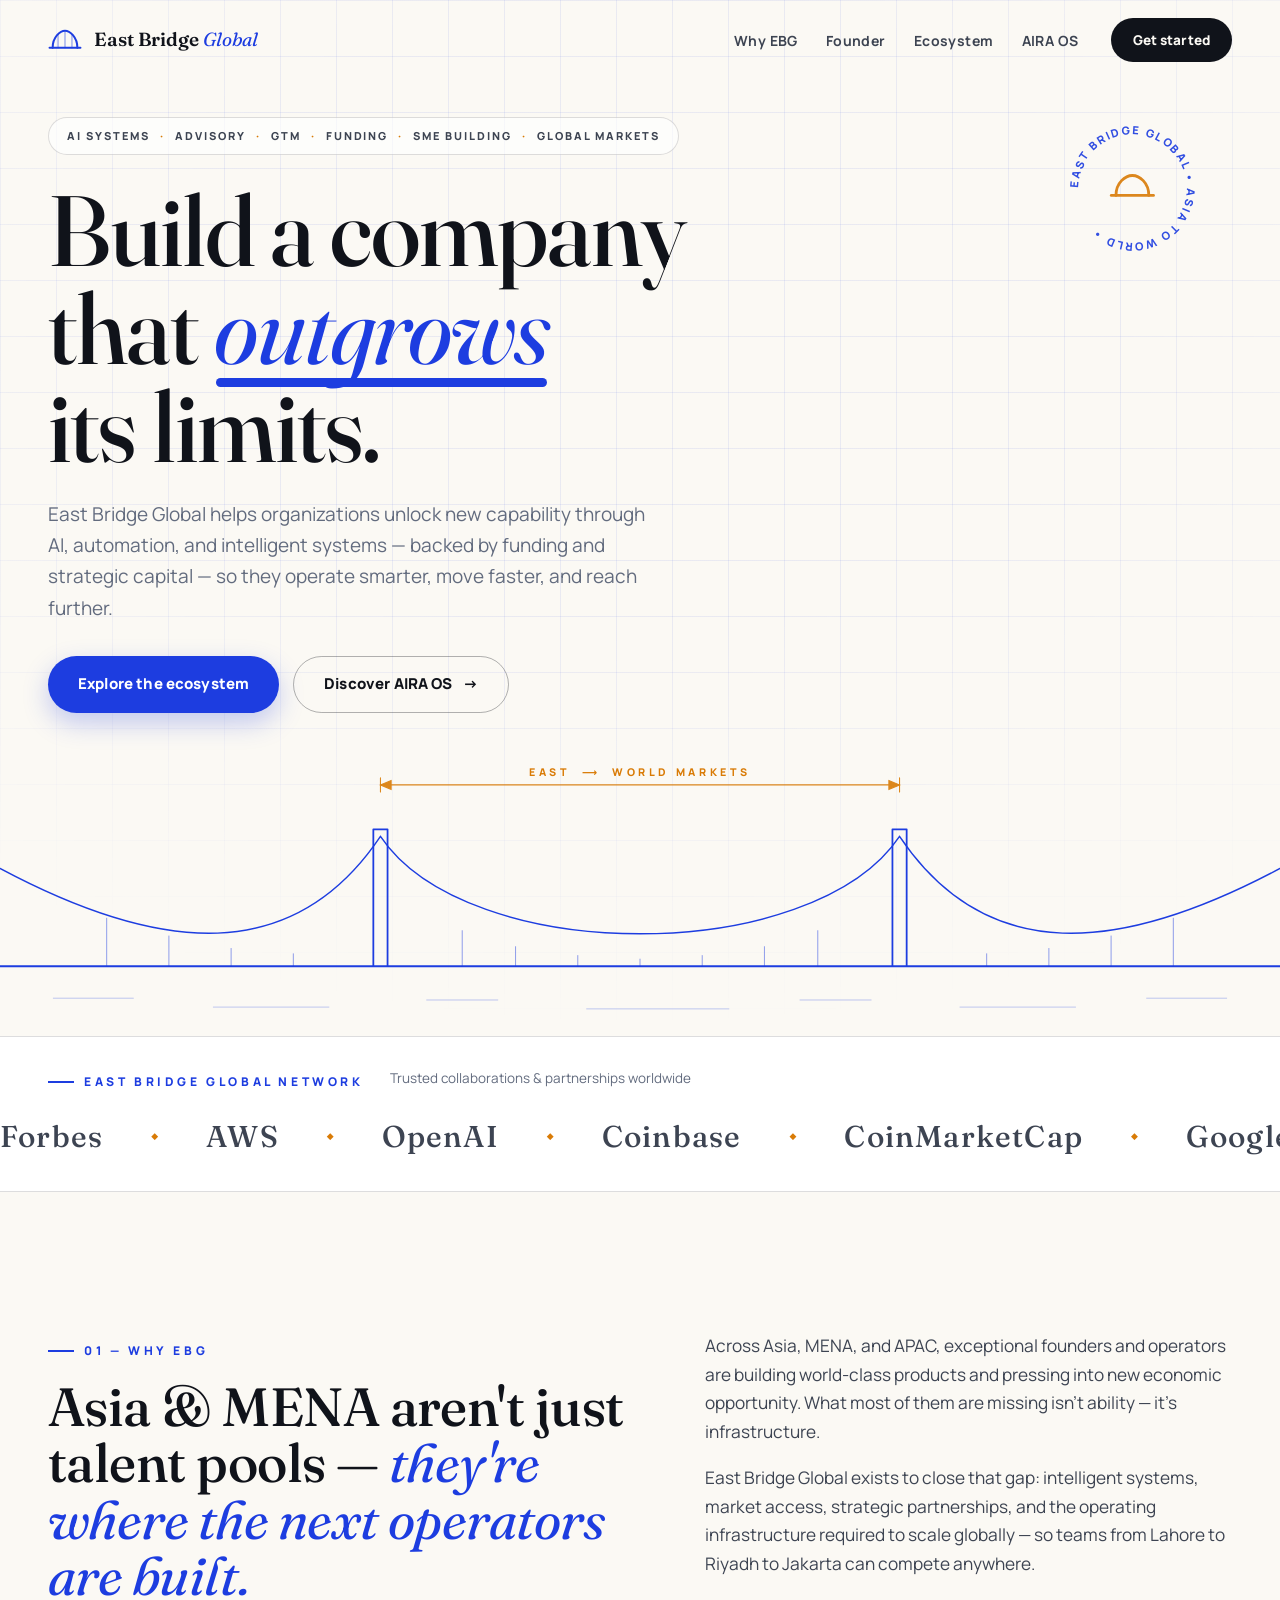
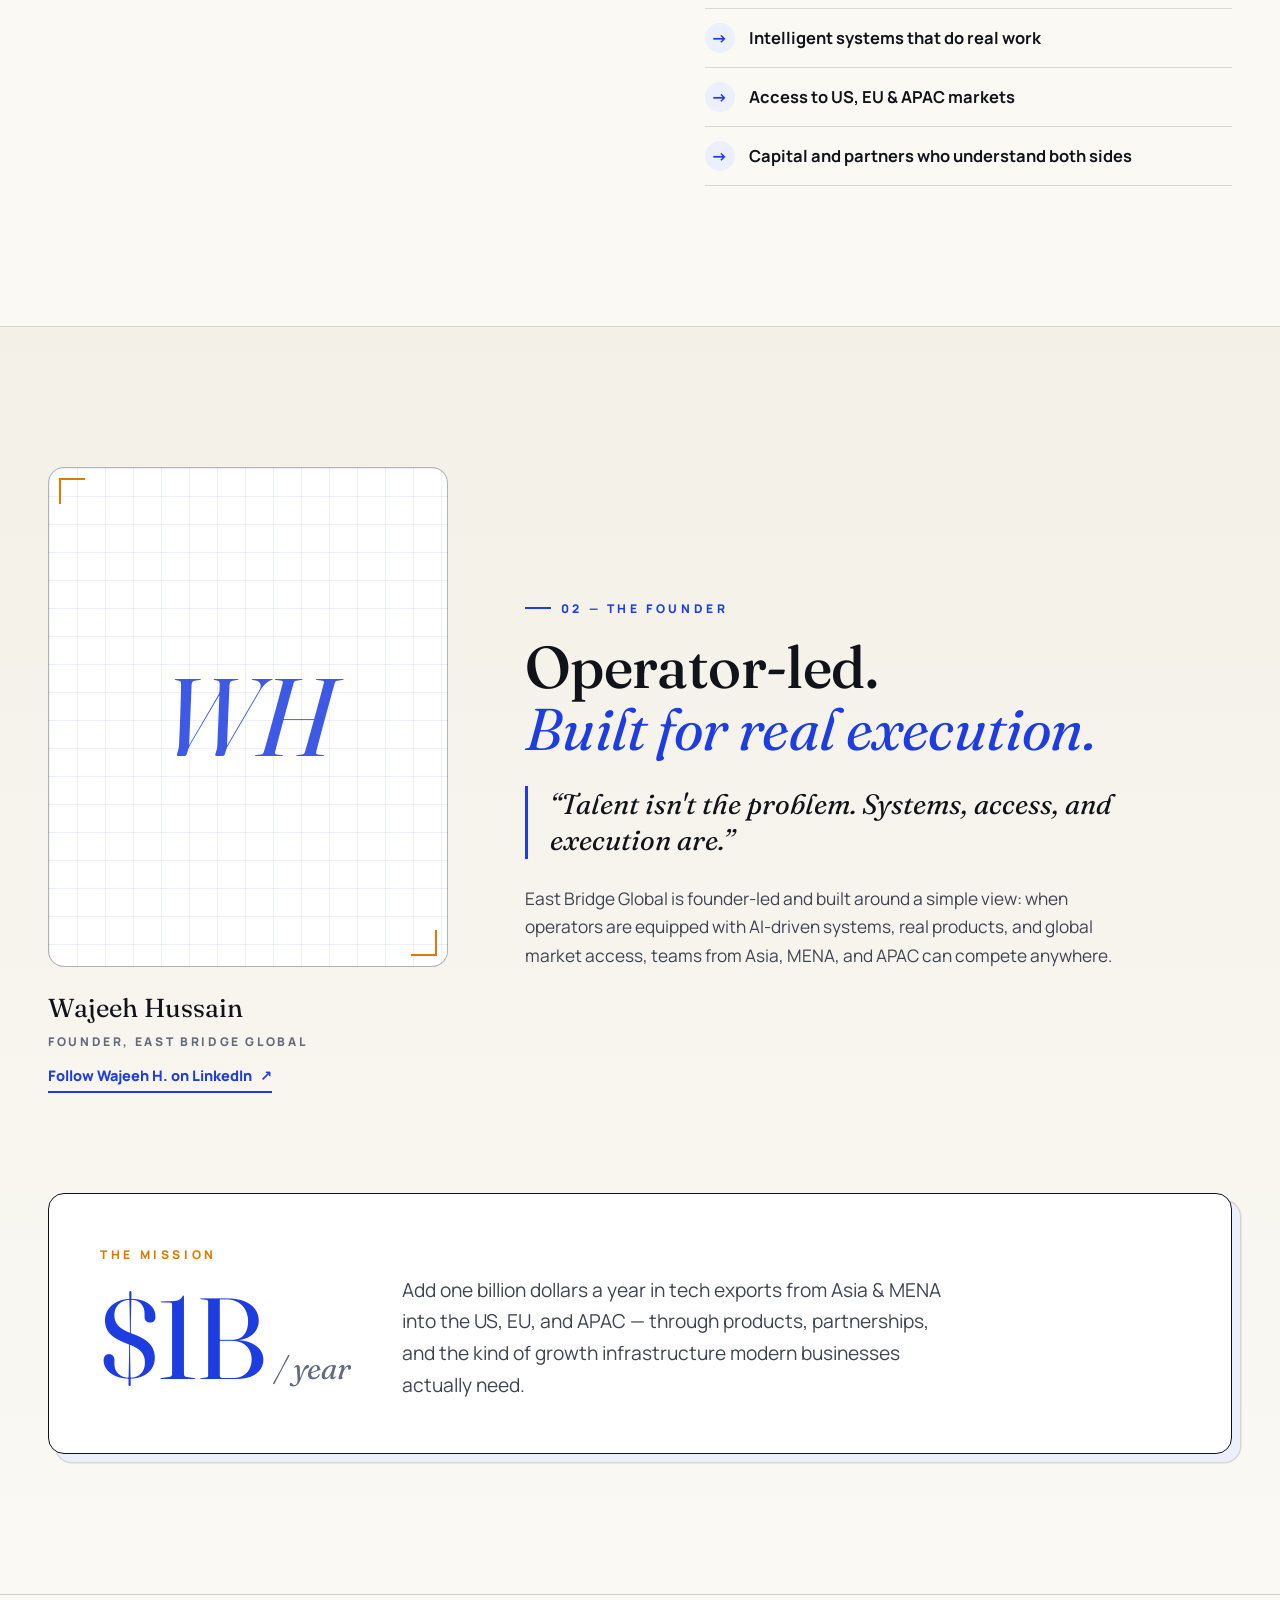
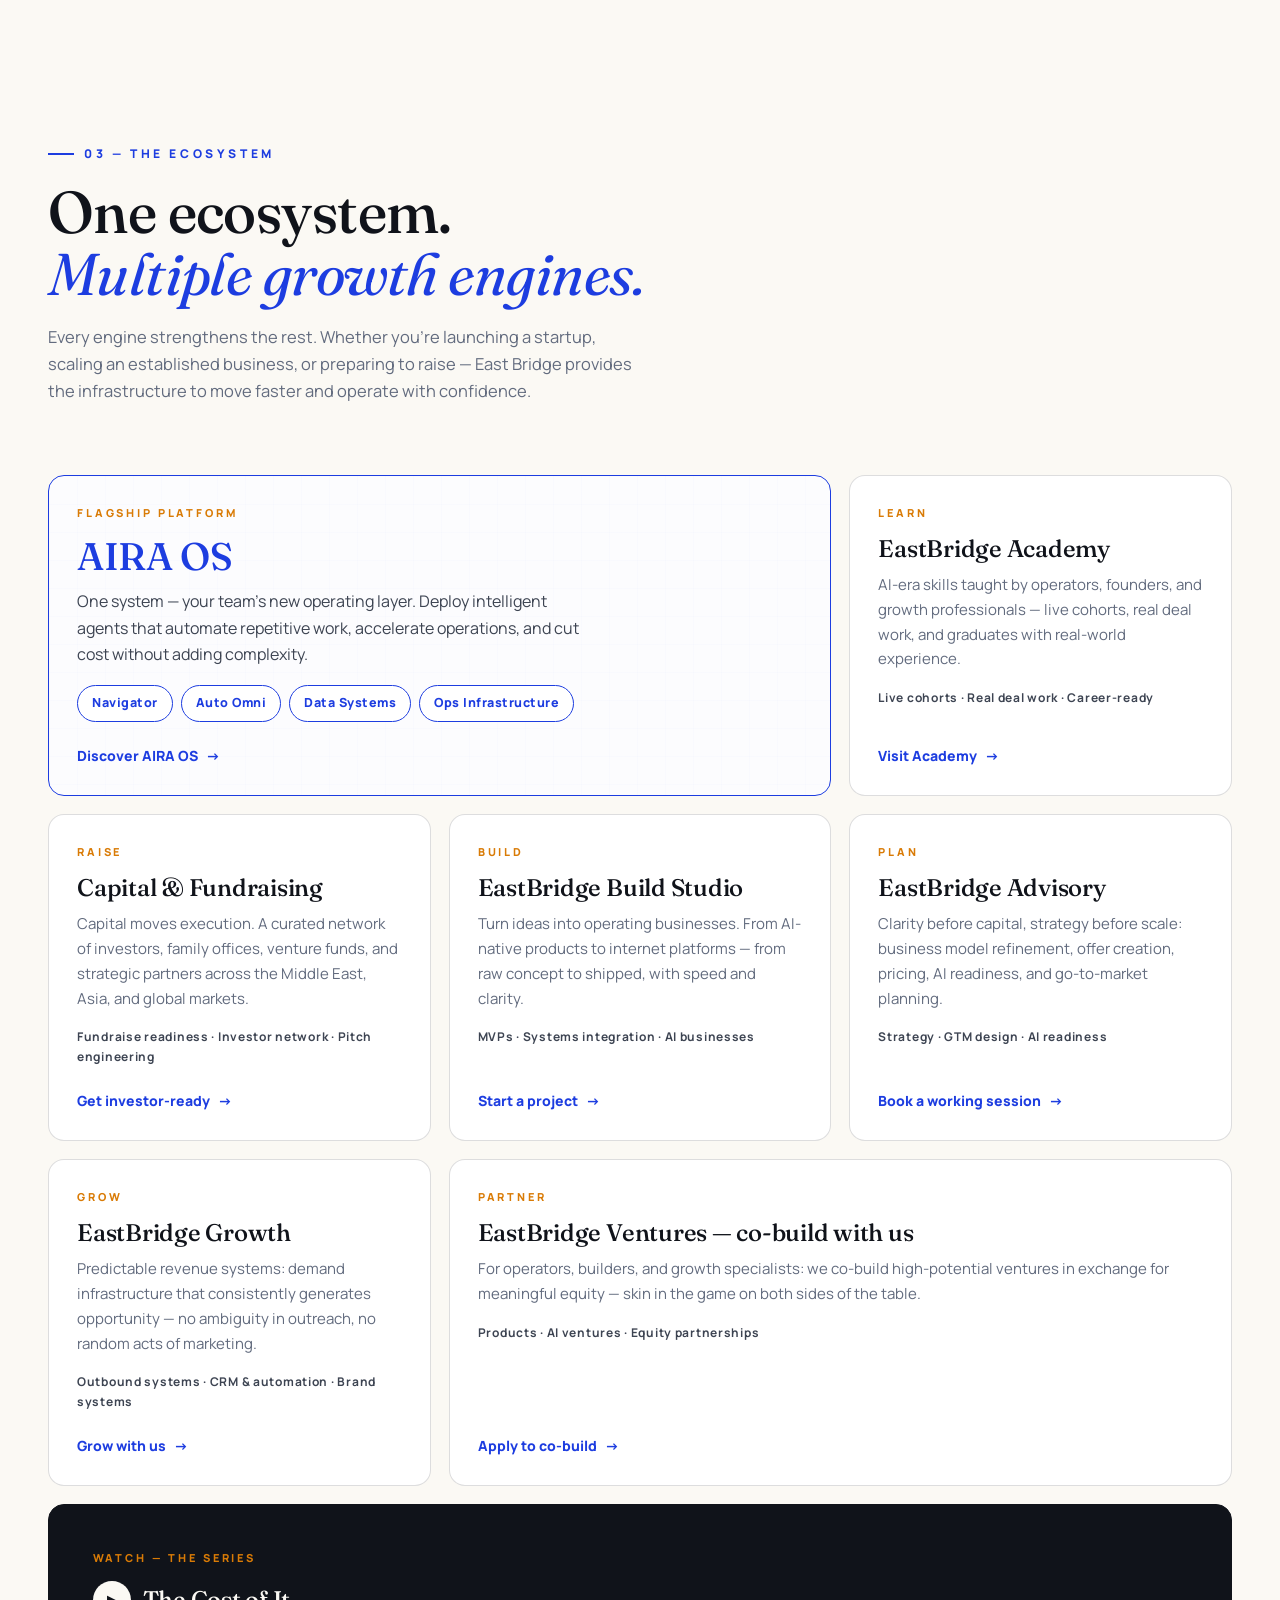
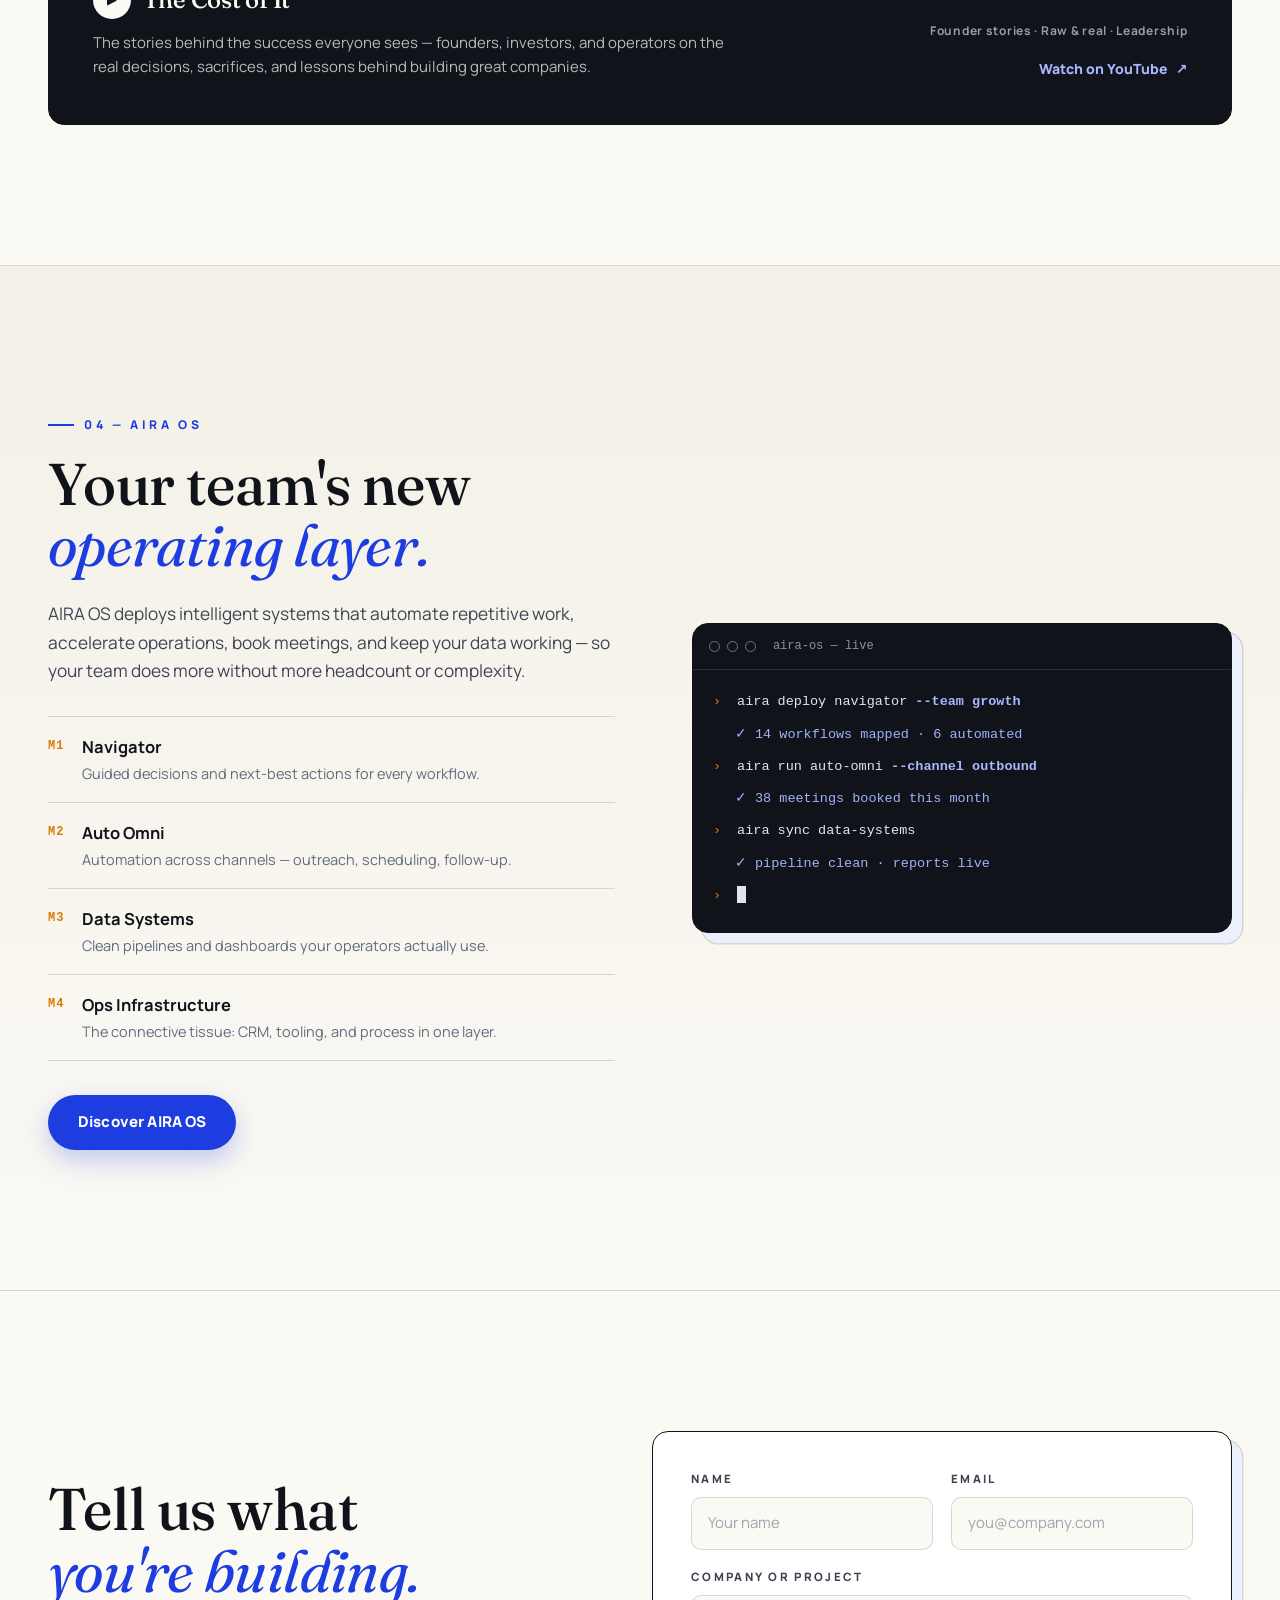
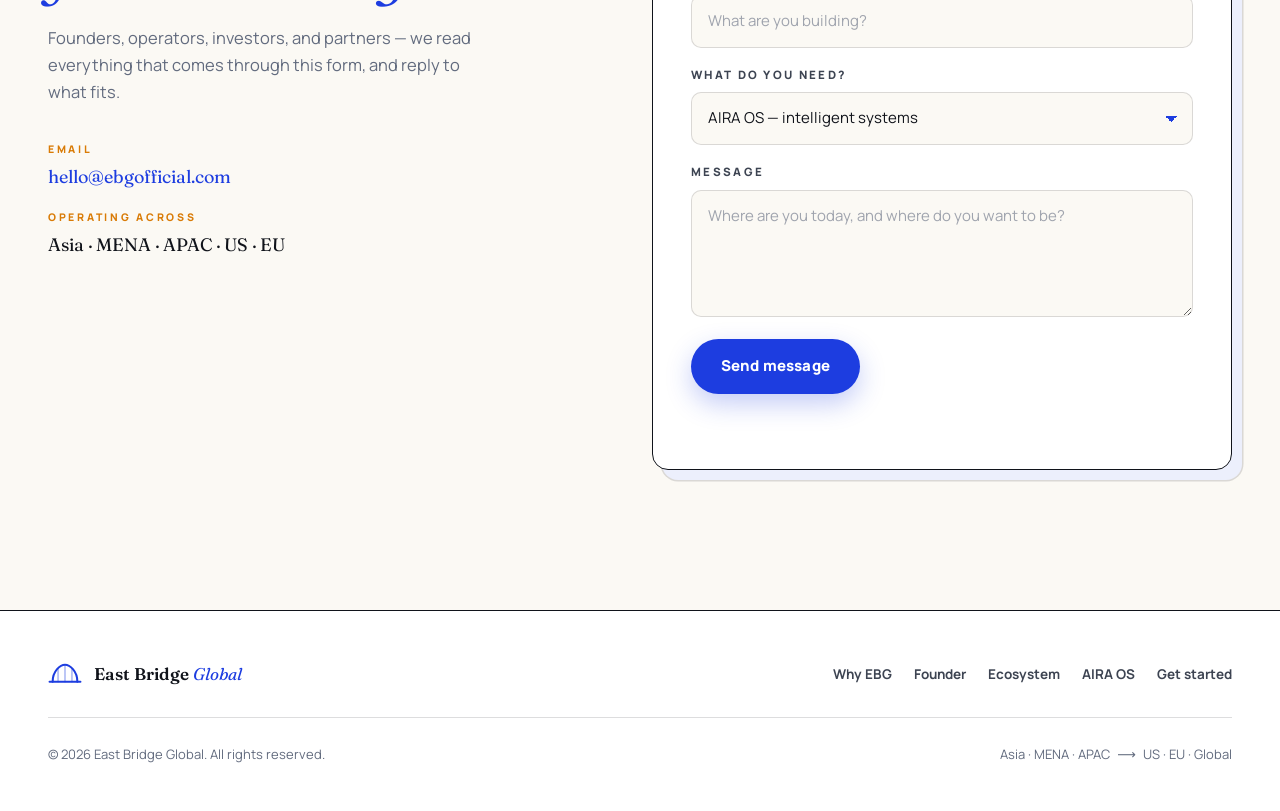
==== index.html @ c8ff1b79 "Rebuild redesign as light, color-blind-safe 'Blueprint' design with real site content Light-first re" ====
<!doctype html>
<html lang="en">
<head>
  <meta charset="utf-8">
  <meta name="viewport" content="width=device-width, initial-scale=1">
  <title>East Bridge Global — Build a Company That Outgrows Its Limits</title>
  <meta name="description" content="East Bridge Global helps organizations unlock new capability through AI, automation, and intelligent systems — backed by funding and strategic capital — connecting Asia, MENA &amp; APAC operators to US, EU, and global markets.">
  <link rel="canonical" href="https://ebgofficial.com/">
  <meta name="theme-color" content="#fbf9f4">

  <meta property="og:type" content="website">
  <meta property="og:site_name" content="East Bridge Global">
  <meta property="og:title" content="East Bridge Global — Build a company that outgrows its limits">
  <meta property="og:description" content="AI systems, advisory, capital, and global market access for operators from Asia, MENA &amp; APAC. One ecosystem, multiple growth engines.">
  <meta property="og:url" content="https://ebgofficial.com/">
  <meta property="og:image" content="https://ebgofficial.com/assets/img/og.png">
  <meta name="twitter:card" content="summary_large_image">
  <meta name="twitter:title" content="East Bridge Global — Build a company that outgrows its limits">
  <meta name="twitter:description" content="One ecosystem, multiple growth engines: AIRA OS, Academy, Capital, Build Studio, Advisory, Growth, Ventures.">
  <meta name="twitter:image" content="https://ebgofficial.com/assets/img/og.png">

  <link rel="icon" href="assets/img/favicon.svg" type="image/svg+xml">

  <link rel="preconnect" href="https://fonts.googleapis.com">
  <link rel="preconnect" href="https://fonts.gstatic.com" crossorigin>
  <link href="https://fonts.googleapis.com/css2?family=Fraunces:ital,opsz,wght@0,9..144,400;0,9..144,500;0,9..144,600;1,9..144,400;1,9..144,500&family=Manrope:wght@400;500;600;700;800&display=swap" rel="stylesheet">

  <link rel="stylesheet" href="assets/css/styles.css">

  <script type="application/ld+json">
  {
    "@context": "https://schema.org",
    "@type": "Organization",
    "name": "East Bridge Global",
    "alternateName": "EBG",
    "url": "https://ebgofficial.com/",
    "description": "East Bridge Global helps organizations unlock new capability through AI, automation, and intelligent systems — backed by funding and strategic capital — connecting Asia, MENA & APAC operators to US, EU, and global markets.",
    "founder": { "@type": "Person", "name": "Wajeeh Hussain" }
  }
  </script>
</head>
<body>

  <a class="skip-link" href="#main">Skip to content</a>

  <!-- ================= NAV ================= -->
  <header class="nav" id="top">
    <div class="nav__inner container">
      <a class="brand" href="#top" aria-label="East Bridge Global — home">
        <svg class="brand__mark" viewBox="0 0 44 44" fill="none" aria-hidden="true">
          <path d="M6 32 C6 18 16 10 22 10 C28 10 38 18 38 32" stroke="currentColor" stroke-width="2.6" stroke-linecap="round"/>
          <path d="M2 32 H42" stroke="currentColor" stroke-width="2.6" stroke-linecap="round"/>
          <path d="M22 10 V32 M13 15.5 V32 M31 15.5 V32" stroke="currentColor" stroke-width="1.5" stroke-linecap="round" opacity=".5"/>
        </svg>
        <span class="brand__text">East Bridge <em>Global</em></span>
      </a>

      <nav class="nav__links" aria-label="Primary">
        <a href="#why">Why EBG</a>
        <a href="#founder">Founder</a>
        <a href="#ecosystem">Ecosystem</a>
        <a href="#aira">AIRA OS</a>
      </nav>

      <a class="btn btn--ink nav__cta" href="#contact">Get started</a>

      <button class="nav__toggle" type="button" aria-expanded="false" aria-controls="mobile-menu" aria-label="Open menu">
        <span></span><span></span>
      </button>
    </div>
  </header>

  <!-- Mobile menu -->
  <div class="menu" id="mobile-menu" hidden>
    <nav class="menu__links" aria-label="Mobile">
      <a href="#why"><small>01</small>Why EBG</a>
      <a href="#founder"><small>02</small>Founder</a>
      <a href="#ecosystem"><small>03</small>Ecosystem</a>
      <a href="#aira"><small>04</small>AIRA OS</a>
      <a href="#contact"><small>05</small>Get started</a>
    </nav>
    <p class="menu__foot">Asia · MENA · APAC&ensp;⟶&ensp;US · EU · Global</p>
  </div>

  <main id="main">

    <!-- ================= HERO ================= -->
    <section class="hero">
      <div class="hero__grid" aria-hidden="true"></div>

      <!-- Rotating stamp -->
      <div class="stamp" aria-hidden="true">
        <svg viewBox="0 0 120 120">
          <defs>
            <path id="stamp-circle" d="M60,60 m-46,0 a46,46 0 1,1 92,0 a46,46 0 1,1 -92,0"/>
          </defs>
          <text class="stamp__text">
            <textPath href="#stamp-circle">EAST BRIDGE GLOBAL&#160;•&#160;ASIA TO WORLD&#160;•&#160;</textPath>
          </text>
          <g class="stamp__glyph">
            <path d="M46 66 C46 55 54 49 60 49 C66 49 74 55 74 66" stroke="currentColor" stroke-width="2.4" fill="none" stroke-linecap="round"/>
            <path d="M42 66 H78" stroke="currentColor" stroke-width="2.4" stroke-linecap="round"/>
          </g>
        </svg>
      </div>

      <div class="container hero__content">
        <p class="hero__badge reveal">
          <span>AI systems</span><i>·</i><span>Advisory</span><i>·</i><span>GTM</span><i>·</i><span>Funding</span><i>·</i><span>SME building</span><i>·</i><span>Global markets</span>
        </p>
        <h1 class="hero__title reveal d1">
          Build a company<br>
          that <em class="u-draw">outgrows</em><br>
          its limits.
        </h1>
        <p class="hero__sub reveal d2">
          East Bridge Global helps organizations unlock new capability through
          AI, automation, and intelligent systems — backed by funding and
          strategic capital — so they operate smarter, move faster, and reach
          further.
        </p>
        <div class="hero__actions reveal d3">
          <a class="btn btn--cobalt" href="#ecosystem">Explore the ecosystem</a>
          <a class="btn btn--outline" href="#aira">Discover AIRA OS<span class="btn__arrow" aria-hidden="true">→</span></a>
        </div>
      </div>

      <!-- Blueprint bridge drawing -->
      <div class="hero__blueprint" aria-hidden="true">
        <svg viewBox="0 0 1440 330" preserveAspectRatio="xMidYMax meet" fill="none">
          <!-- deck -->
          <path class="bp bp-deck" d="M0 250 H1440"/>
          <!-- towers -->
          <path class="bp bp-tower" d="M420 250 V96 M436 250 V96 M420 96 H436"/>
          <path class="bp bp-tower" d="M1004 250 V96 M1020 250 V96 M1004 96 H1020"/>
          <!-- main cables -->
          <path class="bp bp-cable" d="M0 140 C 180 236, 330 250, 428 104 C 526 250, 914 250, 1012 104 C 1110 250, 1260 236, 1440 140"/>
          <!-- hangers -->
          <g class="bp bp-hangers">
            <path d="M120 196 V250"/><path d="M190 216 V250"/><path d="M260 230 V250"/><path d="M330 236 V250"/>
            <path d="M520 210 V250"/><path d="M580 228 V250"/><path d="M650 238 V250"/><path d="M720 242 V250"/>
            <path d="M790 238 V250"/><path d="M860 228 V250"/><path d="M920 210 V250"/>
            <path d="M1110 236 V250"/><path d="M1180 230 V250"/><path d="M1250 216 V250"/><path d="M1320 196 V250"/>
          </g>
          <!-- water ticks -->
          <g class="bp bp-water">
            <path d="M60 286 H150"/><path d="M240 296 H370"/><path d="M480 288 H560"/>
            <path d="M660 298 H820"/><path d="M900 288 H980"/><path d="M1080 296 H1210"/><path d="M1290 286 H1380"/>
          </g>
          <!-- dimension line -->
          <g class="bp bp-dim">
            <path d="M428 46 H1012"/>
            <path d="M428 38 V54 M1012 38 V54"/>
            <path d="M428 46 l12 -5 v10 z" fill="currentColor" stroke="none"/>
            <path d="M1012 46 l-12 -5 v10 z" fill="currentColor" stroke="none"/>
          </g>
          <text class="bp-label" x="720" y="36" text-anchor="middle">EAST&#160;&#160;⟶&#160;&#160;WORLD MARKETS</text>
        </svg>
      </div>
    </section>

    <!-- ================= NETWORK ================= -->
    <section class="network" aria-label="East Bridge Global network">
      <div class="container network__head reveal">
        <p class="eyebrow">East Bridge Global Network</p>
        <p class="network__sub">Trusted collaborations &amp; partnerships worldwide</p>
      </div>
      <div class="network__marquee" aria-hidden="true">
        <div class="network__track">
          <span>Forbes</span><i>◆</i><span>AWS</span><i>◆</i><span>OpenAI</span><i>◆</i><span>Coinbase</span><i>◆</i><span>CoinMarketCap</span><i>◆</i><span>Google Partner</span><i>◆</i>
          <span>Forbes</span><i>◆</i><span>AWS</span><i>◆</i><span>OpenAI</span><i>◆</i><span>Coinbase</span><i>◆</i><span>CoinMarketCap</span><i>◆</i><span>Google Partner</span><i>◆</i>
        </div>
      </div>
    </section>

    <!-- ================= WHY ================= -->
    <section class="section" id="why">
      <div class="container why">
        <div class="why__left reveal">
          <p class="eyebrow">01 — Why EBG</p>
          <h2 class="h2">
            Asia &amp; MENA aren't just talent pools — <em>they're where the next
            operators are built.</em>
          </h2>
        </div>
        <div class="why__right">
          <p class="reveal d1">
            Across Asia, MENA, and APAC, exceptional founders and operators are
            building world-class products and pressing into new economic
            opportunity. What most of them are missing isn't ability — it's
            infrastructure.
          </p>
          <p class="reveal d2">
            East Bridge Global exists to close that gap: intelligent systems,
            market access, strategic partnerships, and the operating
            infrastructure required to scale globally — so teams from Lahore to
            Riyadh to Jakarta can compete anywhere.
          </p>
          <ul class="why__list reveal d3">
            <li><span class="tick" aria-hidden="true">→</span>Intelligent systems that do real work</li>
            <li><span class="tick" aria-hidden="true">→</span>Access to US, EU &amp; APAC markets</li>
            <li><span class="tick" aria-hidden="true">→</span>Capital and partners who understand both sides</li>
          </ul>
        </div>
      </div>
    </section>

    <!-- ================= FOUNDER ================= -->
    <section class="section section--tint" id="founder">
      <div class="container founder">
        <figure class="founder__card reveal">
          <div class="founder__frame">
            <img src="assets/img/founder.jpg" alt="Wajeeh Hussain, founder of East Bridge Global" onerror="this.closest('.founder__frame').classList.add('no-photo'); this.remove();">
            <div class="founder__monogram" aria-hidden="true"><span>WH</span></div>
            <span class="founder__corner founder__corner--tl" aria-hidden="true"></span>
            <span class="founder__corner founder__corner--br" aria-hidden="true"></span>
          </div>
          <figcaption>
            <p class="founder__name">Wajeeh Hussain</p>
            <p class="founder__role">Founder, East Bridge Global</p>
            <a class="link-line" href="https://www.linkedin.com/in/wajeehulhussain" target="_blank" rel="noopener">Follow Wajeeh H. on LinkedIn<span aria-hidden="true">↗</span></a>
          </figcaption>
        </figure>

        <div class="founder__text">
          <p class="eyebrow reveal">02 — The founder</p>
          <h2 class="h2 reveal d1">Operator-led.<br><em>Built for real execution.</em></h2>
          <blockquote class="founder__quote reveal d2">
            “Talent isn't the problem. Systems, access, and execution are.”
          </blockquote>
          <p class="reveal d3">
            East Bridge Global is founder-led and built around a simple view:
            when operators are equipped with AI-driven systems, real products,
            and global market access, teams from Asia, MENA, and APAC can
            compete anywhere.
          </p>
        </div>
      </div>

      <div class="container mission reveal">
        <p class="mission__label">The mission</p>
        <p class="mission__stat"><span class="mission__num">$1B</span><span class="mission__per">/ year</span></p>
        <p class="mission__copy">
          Add one billion dollars a year in tech exports from Asia &amp; MENA into
          the US, EU, and APAC — through products, partnerships, and the kind of
          growth infrastructure modern businesses actually need.
        </p>
      </div>
    </section>

    <!-- ================= ECOSYSTEM ================= -->
    <section class="section" id="ecosystem">
      <div class="container">
        <div class="section__head reveal">
          <p class="eyebrow">03 — The ecosystem</p>
          <h2 class="h2">One ecosystem.<br><em>Multiple growth engines.</em></h2>
          <p class="section__lede">
            Every engine strengthens the rest. Whether you're launching a
            startup, scaling an established business, or preparing to raise —
            East Bridge provides the infrastructure to move faster and operate
            with confidence.
          </p>
        </div>

        <div class="bento">
          <!-- AIRA OS — featured -->
          <a class="card card--feature reveal" href="#aira">
            <p class="card__kicker">Flagship platform</p>
            <h3 class="card__title">AIRA OS</h3>
            <p class="card__desc">
              One system — your team's new operating layer. Deploy intelligent
              agents that automate repetitive work, accelerate operations, and
              cut cost without adding complexity.
            </p>
            <ul class="card__modules" aria-label="AIRA OS modules">
              <li>Navigator</li><li>Auto Omni</li><li>Data Systems</li><li>Ops Infrastructure</li>
            </ul>
            <span class="card__cta">Discover AIRA OS<span aria-hidden="true">→</span></span>
          </a>

          <a class="card reveal d1" href="#contact">
            <p class="card__kicker">Learn</p>
            <h3 class="card__title">EastBridge Academy</h3>
            <p class="card__desc">
              AI-era skills taught by operators, founders, and growth
              professionals — live cohorts, real deal work, and graduates with
              real-world experience.
            </p>
            <p class="card__tags">Live cohorts · Real deal work · Career-ready</p>
            <span class="card__cta">Visit Academy<span aria-hidden="true">→</span></span>
          </a>

          <a class="card reveal" href="#contact">
            <p class="card__kicker">Raise</p>
            <h3 class="card__title">Capital &amp; Fundraising</h3>
            <p class="card__desc">
              Capital moves execution. A curated network of investors, family
              offices, venture funds, and strategic partners across the Middle
              East, Asia, and global markets.
            </p>
            <p class="card__tags">Fundraise readiness · Investor network · Pitch engineering</p>
            <span class="card__cta">Get investor-ready<span aria-hidden="true">→</span></span>
          </a>

          <a class="card reveal d1" href="#contact">
            <p class="card__kicker">Build</p>
            <h3 class="card__title">EastBridge Build Studio</h3>
            <p class="card__desc">
              Turn ideas into operating businesses. From AI-native products to
              internet platforms — from raw concept to shipped, with speed and
              clarity.
            </p>
            <p class="card__tags">MVPs · Systems integration · AI businesses</p>
            <span class="card__cta">Start a project<span aria-hidden="true">→</span></span>
          </a>

          <a class="card reveal d2" href="#contact">
            <p class="card__kicker">Plan</p>
            <h3 class="card__title">EastBridge Advisory</h3>
            <p class="card__desc">
              Clarity before capital, strategy before scale: business model
              refinement, offer creation, pricing, AI readiness, and
              go-to-market planning.
            </p>
            <p class="card__tags">Strategy · GTM design · AI readiness</p>
            <span class="card__cta">Book a working session<span aria-hidden="true">→</span></span>
          </a>

          <a class="card reveal" href="#contact">
            <p class="card__kicker">Grow</p>
            <h3 class="card__title">EastBridge Growth</h3>
            <p class="card__desc">
              Predictable revenue systems: demand infrastructure that
              consistently generates opportunity — no ambiguity in outreach, no
              random acts of marketing.
            </p>
            <p class="card__tags">Outbound systems · CRM &amp; automation · Brand systems</p>
            <span class="card__cta">Grow with us<span aria-hidden="true">→</span></span>
          </a>

          <a class="card card--wide reveal d1" href="#contact">
            <p class="card__kicker">Partner</p>
            <h3 class="card__title">EastBridge Ventures — co-build with us</h3>
            <p class="card__desc">
              For operators, builders, and growth specialists: we co-build
              high-potential ventures in exchange for meaningful equity — skin
              in the game on both sides of the table.
            </p>
            <p class="card__tags">Products · AI ventures · Equity partnerships</p>
            <span class="card__cta">Apply to co-build<span aria-hidden="true">→</span></span>
          </a>

          <a class="card card--ink card--full reveal d2" href="https://www.youtube.com/@EastBridgeGlobal" target="_blank" rel="noopener">
            <div class="card__full-main">
              <p class="card__kicker">Watch — the series</p>
              <h3 class="card__title"><span class="card__play" aria-hidden="true">▶</span>The Cost of It</h3>
              <p class="card__desc">
                The stories behind the success everyone sees — founders,
                investors, and operators on the real decisions, sacrifices, and
                lessons behind building great companies.
              </p>
            </div>
            <div class="card__full-side">
              <p class="card__tags">Founder stories · Raw &amp; real · Leadership</p>
              <span class="card__cta">Watch on YouTube<span aria-hidden="true">↗</span></span>
            </div>
          </a>
        </div>
      </div>
    </section>

    <!-- ================= AIRA OS ================= -->
    <section class="section section--tint" id="aira">
      <div class="container aira">
        <div class="aira__text">
          <p class="eyebrow reveal">04 — AIRA OS</p>
          <h2 class="h2 reveal d1">Your team's new<br><em>operating layer.</em></h2>
          <p class="reveal d2">
            AIRA OS deploys intelligent systems that automate repetitive work,
            accelerate operations, book meetings, and keep your data working —
            so your team does more without more headcount or complexity.
          </p>
          <ul class="aira__modules reveal d3">
            <li>
              <span class="aira__module-num">M1</span>
              <div><strong>Navigator</strong><p>Guided decisions and next-best actions for every workflow.</p></div>
            </li>
            <li>
              <span class="aira__module-num">M2</span>
              <div><strong>Auto Omni</strong><p>Automation across channels — outreach, scheduling, follow-up.</p></div>
            </li>
            <li>
              <span class="aira__module-num">M3</span>
              <div><strong>Data Systems</strong><p>Clean pipelines and dashboards your operators actually use.</p></div>
            </li>
            <li>
              <span class="aira__module-num">M4</span>
              <div><strong>Ops Infrastructure</strong><p>The connective tissue: CRM, tooling, and process in one layer.</p></div>
            </li>
          </ul>
          <div class="hero__actions reveal d4">
            <a class="btn btn--cobalt" href="#contact">Discover AIRA OS</a>
          </div>
        </div>

        <div class="aira__console reveal d2" aria-hidden="true">
          <div class="console">
            <div class="console__bar"><span></span><span></span><span></span><p>aira-os — live</p></div>
            <div class="console__body">
              <p class="console__line"><i>›</i> aira deploy navigator <b>--team growth</b></p>
              <p class="console__line ok">✓ 14 workflows mapped · 6 automated</p>
              <p class="console__line"><i>›</i> aira run auto-omni <b>--channel outbound</b></p>
              <p class="console__line ok">✓ 38 meetings booked this month</p>
              <p class="console__line"><i>›</i> aira sync data-systems</p>
              <p class="console__line ok">✓ pipeline clean · reports live</p>
              <p class="console__line cursor"><i>›</i> <span class="caret"></span></p>
            </div>
          </div>
        </div>
      </div>
    </section>

    <!-- ================= CTA / CONTACT ================= -->
    <section class="section" id="contact">
      <div class="container contact">
        <div class="contact__info">
          <p class="eyebrow reveal">05 — Get started</p>
          <h2 class="h2 reveal d1">Tell us what<br><em>you're building.</em></h2>
          <p class="contact__note reveal d2">
            Founders, operators, investors, and partners — we read everything
            that comes through this form, and reply to what fits.
          </p>
          <div class="contact__meta reveal d3">
            <p><small>Email</small><a href="mailto:hello@ebgofficial.com">hello@ebgofficial.com</a></p>
            <p><small>Operating across</small>Asia · MENA · APAC · US · EU</p>
          </div>
        </div>

        <form class="form reveal d2" id="contact-form" action="mailto:hello@ebgofficial.com" method="post">
          <div class="form__row">
            <div class="field">
              <label for="f-name">Name</label>
              <input id="f-name" name="name" type="text" autocomplete="name" required placeholder="Your name">
            </div>
            <div class="field">
              <label for="f-email">Email</label>
              <input id="f-email" name="email" type="email" autocomplete="email" required placeholder="you@company.com">
            </div>
          </div>
          <div class="field">
            <label for="f-company">Company or project</label>
            <input id="f-company" name="company" type="text" autocomplete="organization" placeholder="What are you building?">
          </div>
          <div class="field">
            <label for="f-intent">What do you need?</label>
            <select id="f-intent" name="intent">
              <option value="AIRA OS">AIRA OS — intelligent systems</option>
              <option value="Capital and fundraising">Capital &amp; fundraising</option>
              <option value="Build Studio">Build Studio — ship a product</option>
              <option value="Advisory">Advisory — strategy &amp; GTM</option>
              <option value="Growth">Growth — revenue systems</option>
              <option value="Academy">Academy — learn with us</option>
              <option value="Co-build a venture">Co-build a venture</option>
              <option value="Something else">Something else</option>
            </select>
          </div>
          <div class="field">
            <label for="f-msg">Message</label>
            <textarea id="f-msg" name="message" rows="4" required placeholder="Where are you today, and where do you want to be?"></textarea>
          </div>
          <button class="btn btn--cobalt form__submit" type="submit">Send message</button>
          <p class="form__hint" id="form-hint" role="status"></p>
        </form>
      </div>
    </section>

  </main>

  <!-- ================= FOOTER ================= -->
  <footer class="footer">
    <div class="container footer__inner">
      <a class="brand brand--footer" href="#top" aria-label="Back to top">
        <svg class="brand__mark" viewBox="0 0 44 44" fill="none" aria-hidden="true">
          <path d="M6 32 C6 18 16 10 22 10 C28 10 38 18 38 32" stroke="currentColor" stroke-width="2.6" stroke-linecap="round"/>
          <path d="M2 32 H42" stroke="currentColor" stroke-width="2.6" stroke-linecap="round"/>
          <path d="M22 10 V32 M13 15.5 V32 M31 15.5 V32" stroke="currentColor" stroke-width="1.5" stroke-linecap="round" opacity=".5"/>
        </svg>
        <span class="brand__text">East Bridge <em>Global</em></span>
      </a>

      <nav class="footer__links" aria-label="Footer">
        <a href="#why">Why EBG</a>
        <a href="#founder">Founder</a>
        <a href="#ecosystem">Ecosystem</a>
        <a href="#aira">AIRA OS</a>
        <a href="#contact">Get started</a>
      </nav>

      <div class="footer__meta">
        <p>© <span id="year">2026</span> East Bridge Global. All rights reserved.</p>
        <p>Asia · MENA · APAC&ensp;⟶&ensp;US · EU · Global</p>
      </div>
    </div>
  </footer>

  <script src="assets/js/main.js" defer></script>
</body>
</html>
---- assets/css/styles.css ----
/* ============================================================
   East Bridge Global — ebgofficial.com
   "The Blueprint": cobalt ink on warm paper.
   Light-first and color-blind-safe: blue/orange axis only,
   meaning never carried by color alone, high luminance contrast.
   ============================================================ */

:root {
  --paper: #fbf9f4;
  --paper-2: #f3f0e7;
  --paper-3: #ebe7da;

  --ink: #10131a;
  --ink-soft: #3d4452;
  --muted: #626b7e;

  --cobalt: #1d3de0;
  --cobalt-deep: #14259b;
  --cobalt-wash: #eceffc;

  --amber: #d97b06; /* decorative secondary only */

  --hairline: rgba(16, 19, 26, 0.14);
  --hairline-strong: rgba(16, 19, 26, 0.32);
  --gridline: rgba(29, 61, 224, 0.08);

  --font-display: "Fraunces", "Iowan Old Style", "Palatino Linotype", Georgia, serif;
  --font-body: "Manrope", "Avenir Next", "Segoe UI", system-ui, -apple-system, sans-serif;
  --font-mono: "SF Mono", ui-monospace, "Cascadia Code", Menlo, Consolas, monospace;

  --container: 1200px;
  --gutter: clamp(20px, 4vw, 48px);
  --section-pad: clamp(84px, 11vw, 140px);
  --radius: 16px;

  --ease-out: cubic-bezier(0.16, 1, 0.3, 1);
}

/* ---------- Reset ---------- */
*, *::before, *::after { box-sizing: border-box; }
* { margin: 0; }
html { scroll-behavior: smooth; }
body {
  font-family: var(--font-body);
  font-size: 16.5px;
  line-height: 1.65;
  color: var(--ink);
  background: var(--paper);
  -webkit-font-smoothing: antialiased;
  text-rendering: optimizeLegibility;
  overflow-x: hidden;
}
img, svg { display: block; max-width: 100%; }
a { color: inherit; text-decoration: none; }
button { font: inherit; color: inherit; background: none; border: 0; cursor: pointer; }
::selection { background: var(--cobalt); color: var(--paper); }

h1, h2, h3 {
  font-family: var(--font-display);
  font-weight: 500;
  line-height: 1.05;
  letter-spacing: -0.01em;
}
h1 em, h2 em, h3 em { font-style: italic; font-weight: 400; }

.container {
  width: min(var(--container), 100% - 2 * var(--gutter));
  margin-inline: auto;
}

.skip-link {
  position: fixed; top: -60px; left: 16px; z-index: 200;
  padding: 10px 18px; border-radius: 8px;
  background: var(--ink); color: var(--paper); font-weight: 700;
  transition: top 0.2s var(--ease-out);
}
.skip-link:focus { top: 12px; }

:is(a, button, input, select, textarea):focus-visible {
  outline: 2.5px solid var(--cobalt);
  outline-offset: 3px;
  border-radius: 4px;
}

/* ---------- Labels ---------- */
.eyebrow {
  display: inline-flex;
  align-items: center;
  gap: 10px;
  font-size: 12px;
  font-weight: 800;
  letter-spacing: 0.3em;
  text-transform: uppercase;
  color: var(--cobalt);
}
.eyebrow::before {
  content: "";
  width: 26px;
  height: 2px;
  background: var(--cobalt);
}

.h2 { font-size: clamp(34px, 4.6vw, 60px); margin-top: 18px; }
.h2 em { color: var(--cobalt); }

.section__lede {
  max-width: 60ch;
  margin-top: 18px;
  color: var(--muted);
}

/* ---------- Buttons ---------- */
.btn {
  display: inline-flex;
  align-items: center;
  gap: 10px;
  padding: 15px 30px;
  border-radius: 999px;
  font-weight: 800;
  font-size: 15px;
  letter-spacing: 0.01em;
  transition: transform 0.35s var(--ease-out), box-shadow 0.35s var(--ease-out),
              background-color 0.35s var(--ease-out), color 0.35s var(--ease-out),
              border-color 0.35s var(--ease-out);
}
.btn:hover { transform: translateY(-2px); }
.btn:active { transform: translateY(0); }

.btn--cobalt {
  background: var(--cobalt);
  color: #fff;
  box-shadow: 0 10px 26px rgba(29, 61, 224, 0.26);
}
.btn--cobalt:hover { background: var(--cobalt-deep); box-shadow: 0 14px 34px rgba(29, 61, 224, 0.34); }

.btn--ink { background: var(--ink); color: var(--paper); }
.btn--ink:hover { background: #232936; }

.btn--outline {
  border: 1.5px solid var(--hairline-strong);
  color: var(--ink);
  background: transparent;
}
.btn--outline:hover { border-color: var(--cobalt); color: var(--cobalt); }
.btn__arrow { transition: transform 0.35s var(--ease-out); }
.btn--outline:hover .btn__arrow { transform: translateX(4px); }

.link-line {
  display: inline-flex;
  align-items: center;
  gap: 8px;
  font-weight: 800;
  font-size: 14.5px;
  color: var(--cobalt);
  border-bottom: 2px solid currentColor;
  padding-bottom: 3px;
  transition: gap 0.3s var(--ease-out), color 0.3s var(--ease-out);
}
.link-line:hover { gap: 14px; color: var(--cobalt-deep); }

/* ============================================================
   NAV
   ============================================================ */
.nav {
  position: fixed;
  inset: 0 0 auto 0;
  z-index: 100;
  transition: background-color 0.4s ease, box-shadow 0.4s ease,
              backdrop-filter 0.4s ease;
}
.nav.is-scrolled {
  background: rgba(251, 249, 244, 0.86);
  -webkit-backdrop-filter: blur(14px);
  backdrop-filter: blur(14px);
  box-shadow: 0 1px 0 var(--hairline);
}
.nav__inner {
  display: flex;
  align-items: center;
  gap: 32px;
  padding-block: 18px;
  transition: padding 0.4s var(--ease-out);
}
.nav.is-scrolled .nav__inner { padding-block: 12px; }

.brand { display: inline-flex; align-items: center; gap: 12px; color: var(--cobalt); }
.brand__mark { width: 34px; height: 34px; flex: none; }
.brand__text {
  font-family: var(--font-display);
  font-size: 19px;
  font-weight: 600;
  color: var(--ink);
  white-space: nowrap;
}
.brand__text em { font-style: italic; font-weight: 400; color: var(--cobalt); }

.nav__links { display: flex; gap: 28px; margin-left: auto; }
.nav__links a {
  position: relative;
  font-size: 14px;
  font-weight: 700;
  letter-spacing: 0.03em;
  color: var(--ink-soft);
  transition: color 0.25s ease;
}
.nav__links a::after {
  content: "";
  position: absolute;
  left: 0; right: 100%; bottom: -6px;
  height: 2px;
  background: var(--cobalt);
  transition: right 0.3s var(--ease-out);
}
.nav__links a:hover { color: var(--cobalt); }
.nav__links a:hover::after { right: 0; }

.nav__cta { padding: 11px 22px; font-size: 13.5px; }

.nav__toggle {
  display: none;
  flex-direction: column;
  justify-content: center;
  gap: 6px;
  width: 44px; height: 44px;
  margin-left: auto;
}
.nav__toggle span {
  display: block;
  width: 26px; height: 2.5px;
  margin-inline: auto;
  background: var(--ink);
  transition: transform 0.35s var(--ease-out);
}
.nav__toggle[aria-expanded="true"] span:nth-child(1) { transform: translateY(4px) rotate(45deg); }
.nav__toggle[aria-expanded="true"] span:nth-child(2) { transform: translateY(-4.5px) rotate(-45deg); }

/* Mobile menu */
.menu {
  position: fixed;
  inset: 0;
  z-index: 90;
  display: flex;
  flex-direction: column;
  justify-content: center;
  padding: var(--gutter);
  background: rgba(251, 249, 244, 0.97);
  -webkit-backdrop-filter: blur(18px);
  backdrop-filter: blur(18px);
  opacity: 0;
  pointer-events: none;
  transition: opacity 0.35s ease;
}
.menu.is-open { opacity: 1; pointer-events: auto; }
.menu__links { display: grid; gap: 6px; }
.menu__links a {
  display: flex;
  align-items: baseline;
  gap: 18px;
  padding: 12px 4px;
  font-family: var(--font-display);
  font-size: clamp(30px, 8vw, 44px);
  color: var(--ink);
  border-bottom: 1px solid var(--hairline);
  transform: translateY(18px);
  opacity: 0;
  transition: transform 0.5s var(--ease-out), opacity 0.5s ease, color 0.3s;
}
.menu__links a:hover { color: var(--cobalt); }
.menu__links a small {
  font-family: var(--font-body);
  font-size: 12px;
  font-weight: 800;
  letter-spacing: 0.2em;
  color: var(--cobalt);
}
.menu.is-open .menu__links a { transform: translateY(0); opacity: 1; }
.menu.is-open .menu__links a:nth-child(1) { transition-delay: 0.05s; }
.menu.is-open .menu__links a:nth-child(2) { transition-delay: 0.1s; }
.menu.is-open .menu__links a:nth-child(3) { transition-delay: 0.15s; }
.menu.is-open .menu__links a:nth-child(4) { transition-delay: 0.2s; }
.menu.is-open .menu__links a:nth-child(5) { transition-delay: 0.25s; }
.menu__foot {
  margin-top: 34px;
  font-size: 13px;
  letter-spacing: 0.12em;
  color: var(--muted);
}

/* ============================================================
   HERO
   ============================================================ */
.hero {
  position: relative;
  min-height: 100svh;
  display: flex;
  flex-direction: column;
  justify-content: flex-start;
  padding-top: clamp(96px, 13vh, 132px);
  overflow: hidden;
}
.hero__grid {
  position: absolute;
  inset: 0;
  background-image:
    linear-gradient(var(--gridline) 1px, transparent 1px),
    linear-gradient(90deg, var(--gridline) 1px, transparent 1px);
  background-size: 56px 56px;
  -webkit-mask-image: radial-gradient(1200px 800px at 50% 30%, #000 40%, transparent 90%);
  mask-image: radial-gradient(1200px 800px at 50% 30%, #000 40%, transparent 90%);
  pointer-events: none;
}

.stamp {
  position: absolute;
  top: 118px;
  right: clamp(16px, 6vw, 90px);
  width: clamp(96px, 11vw, 150px);
  color: var(--cobalt);
  opacity: 0.9;
}
.stamp svg { overflow: visible; }
.stamp__text {
  font-family: var(--font-body);
  font-size: 9.5px;
  font-weight: 800;
  letter-spacing: 0.18em;
  fill: currentColor;
  transform-box: view-box;
  transform-origin: 50% 50%;
  animation: spin 26s linear infinite;
}
.stamp__glyph { color: var(--amber); }
.stamp__glyph path { stroke: currentColor; }
@keyframes spin { to { transform: rotate(360deg); } }

.hero__content { position: relative; }
.hero__badge {
  display: inline-flex;
  flex-wrap: wrap;
  align-items: center;
  gap: 10px;
  padding: 9px 18px;
  border: 1px solid var(--hairline);
  border-radius: 999px;
  background: rgba(255, 255, 255, 0.6);
  font-size: 11px;
  font-weight: 800;
  letter-spacing: 0.18em;
  text-transform: uppercase;
  color: var(--ink-soft);
}
.hero__badge i { font-style: normal; color: var(--amber); }

.hero__title {
  margin-top: 26px;
  font-size: clamp(46px, 7.8vw, 100px);
  line-height: 0.98;
}
.hero__title em { color: var(--cobalt); }

/* hand-drawn underline on the italic word */
.u-draw { position: relative; white-space: nowrap; }
.u-draw::after {
  content: "";
  position: absolute;
  left: 0.02em; right: 0.02em; bottom: 0.02em;
  height: 0.09em;
  background: currentColor;
  border-radius: 999px;
  transform: scaleX(0);
  transform-origin: left center;
  animation: underline-in 1s var(--ease-out) 1.15s forwards;
}
@keyframes underline-in { to { transform: scaleX(1); } }

.hero__sub {
  max-width: 620px;
  margin-top: 24px;
  font-size: clamp(16px, 1.5vw, 19px);
  color: var(--muted);
}
.hero__actions {
  display: flex;
  flex-wrap: wrap;
  gap: 14px;
  margin-top: 32px;
}

/* Blueprint bridge */
.hero__blueprint {
  position: relative;
  margin-top: clamp(18px, 3.5vh, 44px);
  margin-bottom: -2px;
  color: var(--cobalt);
}
.hero__blueprint svg { width: 100%; height: auto; }
.bp {
  stroke: currentColor;
  stroke-width: 1.6;
  stroke-linecap: round;
}
.bp-deck { stroke-width: 2.2; }
.bp-tower { stroke-width: 2; }
.bp-cable {
  stroke-dasharray: 3200;
  stroke-dashoffset: 3200;
  animation: bp-draw 3.4s var(--ease-out) 0.3s forwards;
}
.bp-hangers path { stroke-width: 1; opacity: 0.55; }
.bp-water path { stroke-width: 1; opacity: 0.3; }
.bp-dim { color: var(--amber); opacity: 0.9; }
.bp-dim path { stroke: currentColor; stroke-width: 1.2; }
.bp-label {
  font-family: var(--font-body);
  font-size: 12px;
  font-weight: 800;
  letter-spacing: 0.34em;
  fill: var(--amber);
}
@keyframes bp-draw { to { stroke-dashoffset: 0; } }

/* ============================================================
   NETWORK
   ============================================================ */
.network {
  border-block: 1px solid var(--hairline);
  background: #fff;
  padding-block: 30px;
}
.network__head {
  display: flex;
  flex-wrap: wrap;
  align-items: baseline;
  gap: 8px 26px;
  margin-bottom: 20px;
}
.network__sub { font-size: 13.5px; color: var(--muted); }
.network__marquee { overflow: hidden; }
.network__track {
  display: flex;
  align-items: center;
  gap: 48px;
  width: max-content;
  animation: marquee 34s linear infinite;
}
.network__track span {
  font-family: var(--font-display);
  font-size: clamp(20px, 2.4vw, 30px);
  font-weight: 500;
  letter-spacing: 0.04em;
  color: var(--ink-soft);
  white-space: nowrap;
}
.network__track i { font-style: normal; font-size: 9px; color: var(--amber); }
@keyframes marquee { to { transform: translateX(-50%); } }

/* ============================================================
   SECTIONS
   ============================================================ */
.section { padding-block: var(--section-pad); }
.section--tint {
  background:
    linear-gradient(180deg, var(--paper-2), var(--paper));
  border-block: 1px solid var(--hairline);
}
.section__head { margin-bottom: clamp(40px, 6vw, 70px); }

/* ============================================================
   WHY
   ============================================================ */
.why {
  display: grid;
  grid-template-columns: 1.1fr 1fr;
  gap: clamp(32px, 6vw, 90px);
  align-items: start;
}
.why__left .h2 { font-size: clamp(32px, 4.2vw, 56px); }
.why__right p { color: var(--ink-soft); font-size: clamp(16px, 1.35vw, 18px); }
.why__right p + p { margin-top: 18px; }
.why__list {
  list-style: none;
  padding: 0;
  margin-top: 30px;
  display: grid;
  gap: 0;
}
.why__list li {
  display: flex;
  align-items: center;
  gap: 14px;
  padding-block: 14px;
  font-weight: 700;
  border-top: 1px solid var(--hairline);
}
.why__list li:last-child { border-bottom: 1px solid var(--hairline); }
.tick {
  display: grid;
  place-items: center;
  width: 30px; height: 30px;
  flex: none;
  border-radius: 50%;
  background: var(--cobalt-wash);
  color: var(--cobalt);
  font-weight: 800;
}

/* ============================================================
   FOUNDER
   ============================================================ */
.founder {
  display: grid;
  grid-template-columns: 400px 1fr;
  gap: clamp(36px, 6vw, 90px);
  align-items: center;
}
.founder__card { display: grid; gap: 20px; }
.founder__frame {
  position: relative;
  aspect-ratio: 4 / 5;
  border: 1.5px solid var(--hairline-strong);
  border-radius: var(--radius);
  overflow: hidden;
  background:
    linear-gradient(var(--gridline) 1px, transparent 1px),
    linear-gradient(90deg, var(--gridline) 1px, transparent 1px),
    #fff;
  background-size: 28px 28px, 28px 28px, auto;
}
.founder__frame img {
  position: absolute;
  inset: 0;
  width: 100%;
  height: 100%;
  object-fit: cover;
}
.founder__monogram {
  position: absolute;
  inset: 0;
  display: none;
  place-items: center;
}
.founder__frame.no-photo .founder__monogram { display: grid; }
.founder__monogram span {
  font-family: var(--font-display);
  font-style: italic;
  font-size: 110px;
  color: var(--cobalt);
  opacity: 0.85;
}
.founder__corner {
  position: absolute;
  width: 26px; height: 26px;
  border: 2.5px solid var(--amber);
  pointer-events: none;
}
.founder__corner--tl { top: 10px; left: 10px; border-right: 0; border-bottom: 0; }
.founder__corner--br { bottom: 10px; right: 10px; border-left: 0; border-top: 0; }

.founder__name { font-family: var(--font-display); font-size: 26px; }
.founder__role {
  margin-top: 2px;
  font-size: 12px;
  font-weight: 800;
  letter-spacing: 0.22em;
  text-transform: uppercase;
  color: var(--muted);
}
.founder__card .link-line { margin-top: 12px; }

.founder__quote {
  margin-block: 26px;
  padding-left: 22px;
  border-left: 3px solid var(--cobalt);
  font-family: var(--font-display);
  font-style: italic;
  font-size: clamp(21px, 2.2vw, 28px);
  line-height: 1.3;
  color: var(--ink);
}
.founder__text > p:not(.eyebrow) {
  color: var(--ink-soft);
  max-width: 56ch;
  font-size: clamp(16px, 1.35vw, 18px);
}

/* Mission band */
.mission {
  margin-top: clamp(56px, 8vw, 100px);
  padding: clamp(30px, 4vw, 54px);
  border: 1.5px solid var(--ink);
  border-radius: var(--radius);
  background: #fff;
  display: grid;
  grid-template-columns: auto 1fr;
  grid-template-areas: "label label" "stat copy";
  gap: 10px clamp(28px, 4vw, 60px);
  align-items: center;
  box-shadow: 8px 8px 0 var(--cobalt-wash), 8px 8px 0 1.5px var(--hairline);
}
.mission__label {
  grid-area: label;
  font-size: 12px;
  font-weight: 800;
  letter-spacing: 0.3em;
  text-transform: uppercase;
  color: var(--amber);
}
.mission__stat { grid-area: stat; display: flex; align-items: baseline; gap: 10px; white-space: nowrap; }
.mission__num {
  font-family: var(--font-display);
  font-size: clamp(64px, 9vw, 128px);
  line-height: 1;
  color: var(--cobalt);
  letter-spacing: -0.02em;
}
.mission__per {
  font-family: var(--font-display);
  font-style: italic;
  font-size: clamp(20px, 2.4vw, 30px);
  color: var(--muted);
}
.mission__copy {
  grid-area: copy;
  font-size: clamp(16px, 1.5vw, 20px);
  color: var(--ink-soft);
  max-width: 46ch;
}

/* ============================================================
   ECOSYSTEM — bento
   ============================================================ */
.bento {
  display: grid;
  grid-template-columns: repeat(3, 1fr);
  gap: 18px;
}
.card {
  position: relative;
  display: flex;
  flex-direction: column;
  padding: 28px;
  border: 1.5px solid var(--hairline);
  border-radius: var(--radius);
  background: #fff;
  transition: transform 0.4s var(--ease-out), box-shadow 0.4s var(--ease-out),
              border-color 0.4s var(--ease-out);
}
.card:hover {
  transform: translateY(-5px);
  border-color: var(--cobalt);
  box-shadow: 0 22px 44px rgba(16, 19, 26, 0.09);
}
.card__kicker {
  font-size: 11px;
  font-weight: 800;
  letter-spacing: 0.26em;
  text-transform: uppercase;
  color: var(--amber);
}
.card__title {
  margin-top: 14px;
  font-size: 24px;
  color: var(--ink);
}
.card__desc {
  margin-top: 12px;
  font-size: 15px;
  color: var(--muted);
}
.card__tags {
  margin-top: 16px;
  font-size: 12px;
  font-weight: 700;
  letter-spacing: 0.06em;
  color: var(--ink-soft);
}
.card__cta {
  display: inline-flex;
  align-items: center;
  gap: 8px;
  margin-top: auto;
  padding-top: 22px;
  font-size: 14px;
  font-weight: 800;
  color: var(--cobalt);
  transition: gap 0.3s var(--ease-out);
}
.card:hover .card__cta { gap: 14px; }

.card--wide { grid-column: span 2; }

.card--feature {
  grid-column: span 2;
  background:
    linear-gradient(rgba(255, 255, 255, 0.82), rgba(255, 255, 255, 0.82)),
    linear-gradient(var(--gridline) 1px, transparent 1px),
    linear-gradient(90deg, var(--gridline) 1px, transparent 1px),
    var(--cobalt-wash);
  background-size: auto, 28px 28px, 28px 28px, auto;
  border-color: var(--cobalt);
}
.card--feature .card__title { font-size: clamp(30px, 3vw, 40px); color: var(--cobalt); }
.card--feature .card__desc { max-width: 52ch; font-size: 16px; color: var(--ink-soft); }
.card__modules {
  list-style: none;
  display: flex;
  flex-wrap: wrap;
  gap: 8px;
  padding: 0;
  margin-top: 18px;
}
.card__modules li {
  padding: 7px 14px;
  border: 1.5px solid var(--cobalt);
  border-radius: 999px;
  font-size: 12.5px;
  font-weight: 800;
  letter-spacing: 0.04em;
  color: var(--cobalt);
  background: #fff;
}

.card--full {
  grid-column: 1 / -1;
  flex-direction: row;
  align-items: flex-end;
  justify-content: space-between;
  gap: clamp(24px, 4vw, 70px);
  padding: clamp(28px, 3.4vw, 44px);
}
.card__full-main { max-width: 640px; }
.card__full-side {
  display: flex;
  flex-direction: column;
  align-items: flex-end;
  gap: 16px;
  text-align: right;
  flex: none;
}
.card--full .card__cta { margin-top: 0; padding-top: 0; }

.card--ink {
  background: var(--ink);
  border-color: var(--ink);
}
.card--ink .card__title { color: var(--paper); display: flex; align-items: center; gap: 12px; }
.card--ink .card__desc { color: rgba(251, 249, 244, 0.72); }
.card--ink .card__tags { color: rgba(251, 249, 244, 0.6); }
.card--ink .card__cta { color: #a9b7ff; }
.card--ink:hover { border-color: var(--cobalt); }
.card__play {
  display: grid;
  place-items: center;
  width: 38px; height: 38px;
  flex: none;
  border-radius: 50%;
  background: var(--paper);
  color: var(--ink);
  font-size: 13px;
}

/* ============================================================
   AIRA OS
   ============================================================ */
.aira {
  display: grid;
  grid-template-columns: 1.05fr 1fr;
  gap: clamp(40px, 6vw, 90px);
  align-items: center;
}
.aira__text > p:not(.eyebrow) {
  margin-top: 24px;
  color: var(--ink-soft);
  max-width: 54ch;
  font-size: clamp(16px, 1.35vw, 18px);
}
.aira__modules {
  list-style: none;
  padding: 0;
  margin-top: 30px;
  display: grid;
  gap: 0;
}
.aira__modules li {
  display: flex;
  gap: 18px;
  align-items: flex-start;
  padding-block: 16px;
  border-top: 1px solid var(--hairline);
}
.aira__modules li:last-child { border-bottom: 1px solid var(--hairline); }
.aira__module-num {
  flex: none;
  font-family: var(--font-mono);
  font-size: 12px;
  font-weight: 700;
  color: var(--amber);
  padding-top: 4px;
  letter-spacing: 0.08em;
}
.aira__modules strong { font-size: 16.5px; }
.aira__modules p { font-size: 14.5px; color: var(--muted); margin-top: 2px; }
.aira .hero__actions { margin-top: 34px; }

/* Console */
.console {
  border: 1.5px solid var(--ink);
  border-radius: var(--radius);
  background: var(--ink);
  color: #dfe5f3;
  box-shadow: 10px 10px 0 var(--cobalt-wash), 10px 10px 0 1.5px var(--hairline);
  overflow: hidden;
}
.console__bar {
  display: flex;
  align-items: center;
  gap: 7px;
  padding: 13px 16px;
  border-bottom: 1px solid rgba(251, 249, 244, 0.12);
}
.console__bar span {
  width: 11px; height: 11px;
  border-radius: 50%;
  border: 1.5px solid rgba(251, 249, 244, 0.4);
}
.console__bar p {
  margin-left: 10px;
  font-family: var(--font-mono);
  font-size: 12px;
  color: rgba(251, 249, 244, 0.55);
}
.console__body { padding: 22px 20px 26px; display: grid; gap: 12px; }
.console__line {
  font-family: var(--font-mono);
  font-size: 13.5px;
  line-height: 1.5;
}
.console__line i { font-style: normal; color: var(--amber); margin-right: 8px; }
.console__line b { color: #a9b7ff; font-weight: 600; }
.console__line.ok { color: #9fb2f7; padding-left: 22px; }
.console__line { opacity: 0; transform: translateY(6px); }
.console.is-visible .console__line { animation: line-in 0.45s var(--ease-out) forwards; }
.console.is-visible .console__line:nth-child(1) { animation-delay: 0.2s; }
.console.is-visible .console__line:nth-child(2) { animation-delay: 0.75s; }
.console.is-visible .console__line:nth-child(3) { animation-delay: 1.3s; }
.console.is-visible .console__line:nth-child(4) { animation-delay: 1.85s; }
.console.is-visible .console__line:nth-child(5) { animation-delay: 2.4s; }
.console.is-visible .console__line:nth-child(6) { animation-delay: 2.95s; }
.console.is-visible .console__line:nth-child(7) { animation-delay: 3.4s; }
@keyframes line-in { to { opacity: 1; transform: none; } }
.caret {
  display: inline-block;
  width: 9px; height: 17px;
  vertical-align: text-bottom;
  background: #dfe5f3;
  animation: blink 1.1s steps(1) infinite;
}
@keyframes blink { 50% { opacity: 0; } }

/* ============================================================
   CONTACT
   ============================================================ */
.contact {
  display: grid;
  grid-template-columns: 1fr 1.1fr;
  gap: clamp(40px, 6vw, 90px);
  align-items: start;
}
.contact__note { margin-top: 22px; color: var(--muted); max-width: 44ch; }
.contact__meta { margin-top: 36px; display: grid; gap: 18px; }
.contact__meta p {
  display: flex;
  flex-direction: column;
  gap: 3px;
  font-family: var(--font-display);
  font-size: 18px;
}
.contact__meta small {
  font-family: var(--font-body);
  font-size: 10.5px;
  font-weight: 800;
  letter-spacing: 0.26em;
  text-transform: uppercase;
  color: var(--amber);
}
.contact__meta a { color: var(--cobalt); }
.contact__meta a:hover { color: var(--cobalt-deep); }

.form {
  display: grid;
  gap: 18px;
  padding: clamp(24px, 3vw, 38px);
  border: 1.5px solid var(--ink);
  border-radius: var(--radius);
  background: #fff;
  box-shadow: 10px 10px 0 var(--cobalt-wash), 10px 10px 0 1.5px var(--hairline);
}
.form__row { display: grid; grid-template-columns: 1fr 1fr; gap: 18px; }
.field { display: grid; gap: 8px; }
.field label {
  font-size: 11.5px;
  font-weight: 800;
  letter-spacing: 0.2em;
  text-transform: uppercase;
  color: var(--ink-soft);
}
.field :is(input, select, textarea) {
  width: 100%;
  padding: 13px 16px;
  font: inherit;
  font-size: 15px;
  color: var(--ink);
  background: var(--paper);
  border: 1.5px solid var(--hairline);
  border-radius: 10px;
  transition: border-color 0.25s ease, background-color 0.25s ease;
}
.field :is(input, select, textarea)::placeholder { color: rgba(98, 107, 126, 0.6); }
.field :is(input, select, textarea):focus {
  outline: none;
  border-color: var(--cobalt);
  background: #fff;
}
.field select {
  appearance: none;
  background-image:
    linear-gradient(45deg, transparent 50%, var(--cobalt) 50%),
    linear-gradient(135deg, var(--cobalt) 50%, transparent 50%);
  background-position: calc(100% - 21px) 50%, calc(100% - 15px) 50%;
  background-size: 6px 6px;
  background-repeat: no-repeat;
}
.field textarea { resize: vertical; min-height: 110px; }
.form__submit { justify-self: start; margin-top: 4px; }
.form__hint { font-size: 13.5px; color: var(--muted); min-height: 1.4em; }
.form__hint a { color: var(--cobalt); text-decoration: underline; }

/* ============================================================
   FOOTER
   ============================================================ */
.footer {
  border-top: 1.5px solid var(--ink);
  background: #fff;
  padding-block: 46px;
}
.footer__inner {
  display: flex;
  flex-wrap: wrap;
  align-items: center;
  gap: 26px 44px;
}
.brand--footer .brand__text { font-size: 17px; }
.footer__links { display: flex; flex-wrap: wrap; gap: 22px; margin-left: auto; }
.footer__links a {
  font-size: 13.5px;
  font-weight: 700;
  color: var(--ink-soft);
  transition: color 0.25s;
}
.footer__links a:hover { color: var(--cobalt); }
.footer__meta {
  flex-basis: 100%;
  display: flex;
  flex-wrap: wrap;
  justify-content: space-between;
  gap: 8px 24px;
  padding-top: 26px;
  border-top: 1px solid var(--hairline);
  font-size: 13px;
  color: var(--muted);
}

/* ============================================================
   REVEALS
   ============================================================ */
.reveal {
  opacity: 0;
  transform: translateY(26px);
  transition: opacity 0.9s var(--ease-out), transform 0.9s var(--ease-out);
}
.reveal.is-visible { opacity: 1; transform: none; }
.reveal.d1 { transition-delay: 0.1s; }
.reveal.d2 { transition-delay: 0.2s; }
.reveal.d3 { transition-delay: 0.3s; }
.reveal.d4 { transition-delay: 0.4s; }

@media (prefers-reduced-motion: reduce) {
  html { scroll-behavior: auto; }
  .reveal { opacity: 1; transform: none; transition: none; }
  .network__track { animation: none; }
  .stamp svg { animation: none; }
  .bp-cable { animation: none; stroke-dashoffset: 0; }
  .u-draw::after { animation: none; transform: scaleX(1); }
  .console__line { opacity: 1; transform: none; animation: none !important; }
  .caret { animation: none; }
  *, *::before, *::after { transition-duration: 0.01ms !important; }
}

/* ============================================================
   RESPONSIVE
   ============================================================ */
@media (max-width: 1080px) {
  .bento { grid-template-columns: repeat(2, 1fr); }
  .card--feature, .card--wide { grid-column: span 2; }
}

@media (max-width: 940px) {
  .nav__links, .nav__cta { display: none; }
  .nav__toggle { display: flex; }

  .why, .founder, .aira, .contact { grid-template-columns: 1fr; }
  .founder__card { max-width: 420px; }
  .mission {
    grid-template-columns: 1fr;
    grid-template-areas: "label" "stat" "copy";
  }
  .stamp { display: none; }
}

@media (max-width: 640px) {
  .bento { grid-template-columns: 1fr; }
  .card--feature, .card--wide, .card--full { grid-column: span 1; }
  .card--full { flex-direction: column; align-items: stretch; }
  .card__full-side { align-items: flex-start; text-align: left; }
  .form__row { grid-template-columns: 1fr; }
  .hero { padding-top: 110px; }
  .hero__badge { letter-spacing: 0.12em; }
  .console { box-shadow: 6px 6px 0 var(--cobalt-wash), 6px 6px 0 1.5px var(--hairline); }
  .mission { box-shadow: 6px 6px 0 var(--cobalt-wash), 6px 6px 0 1.5px var(--hairline); }
}
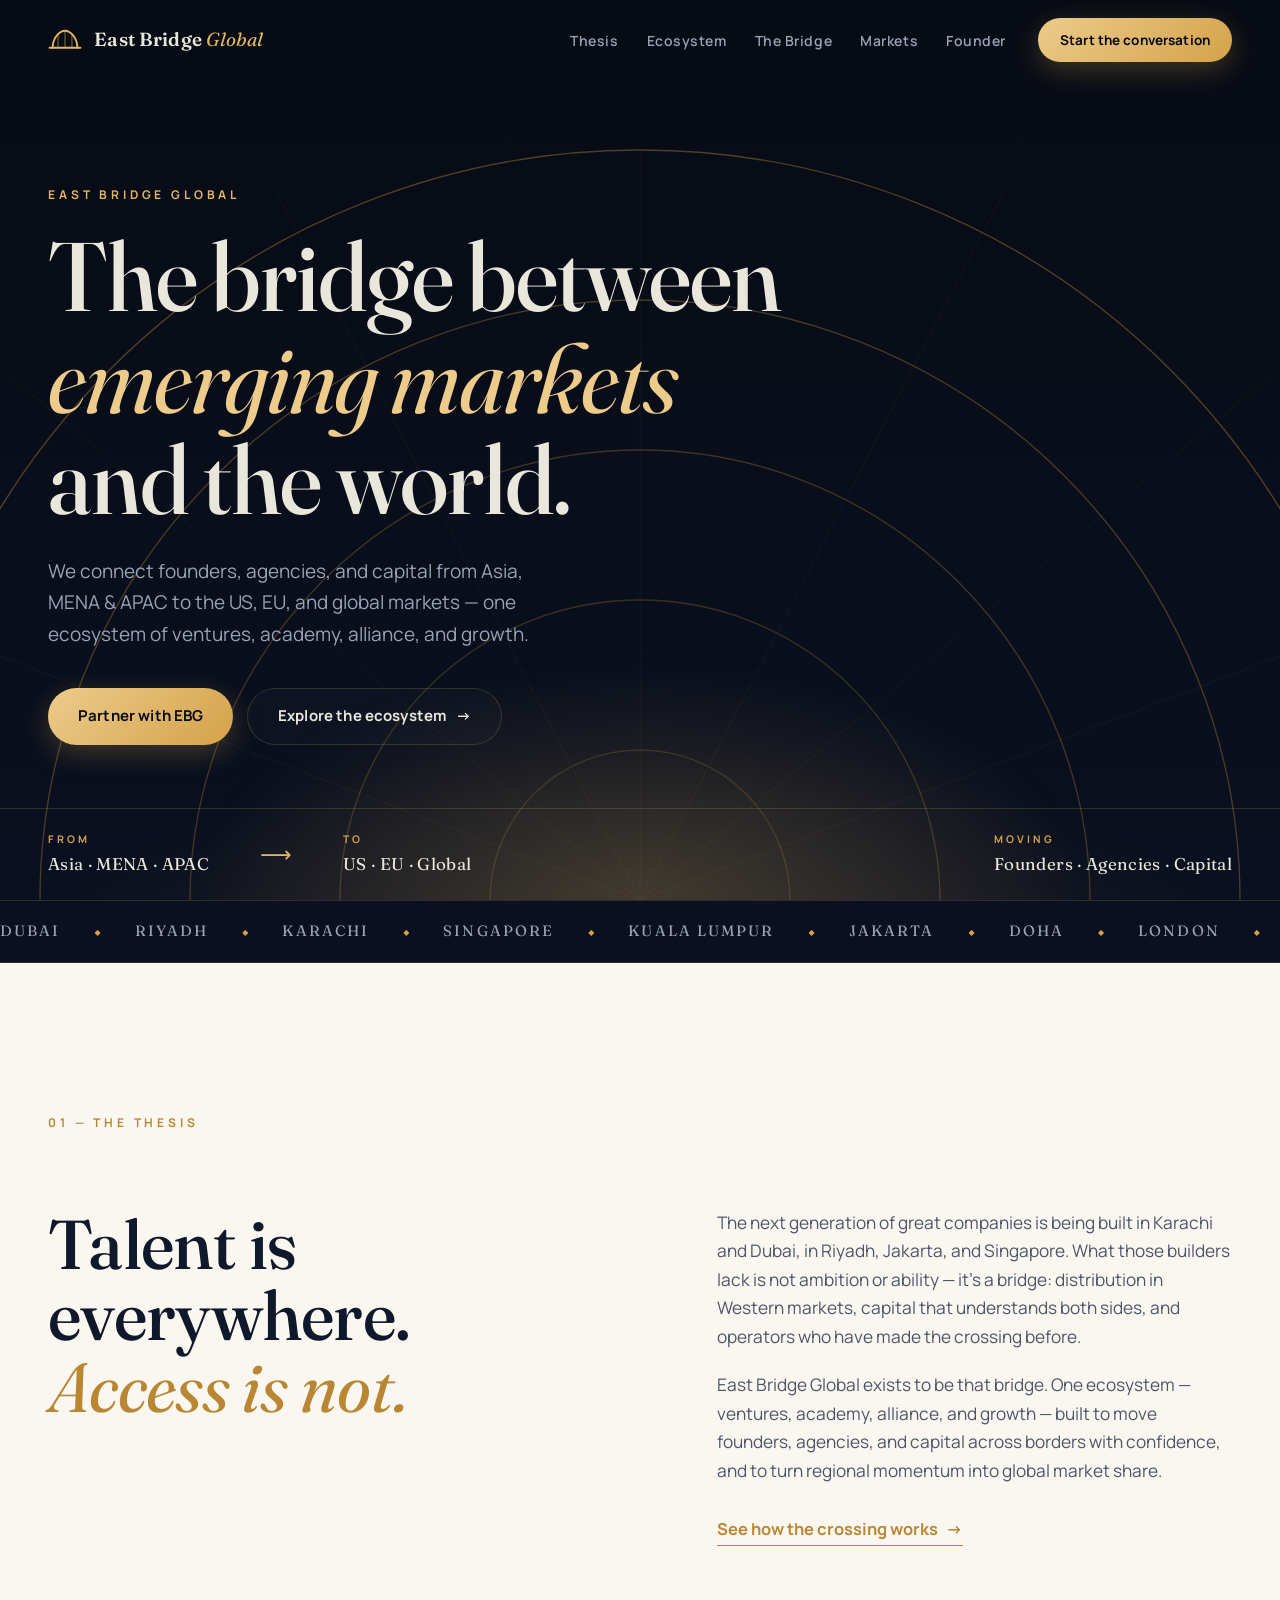
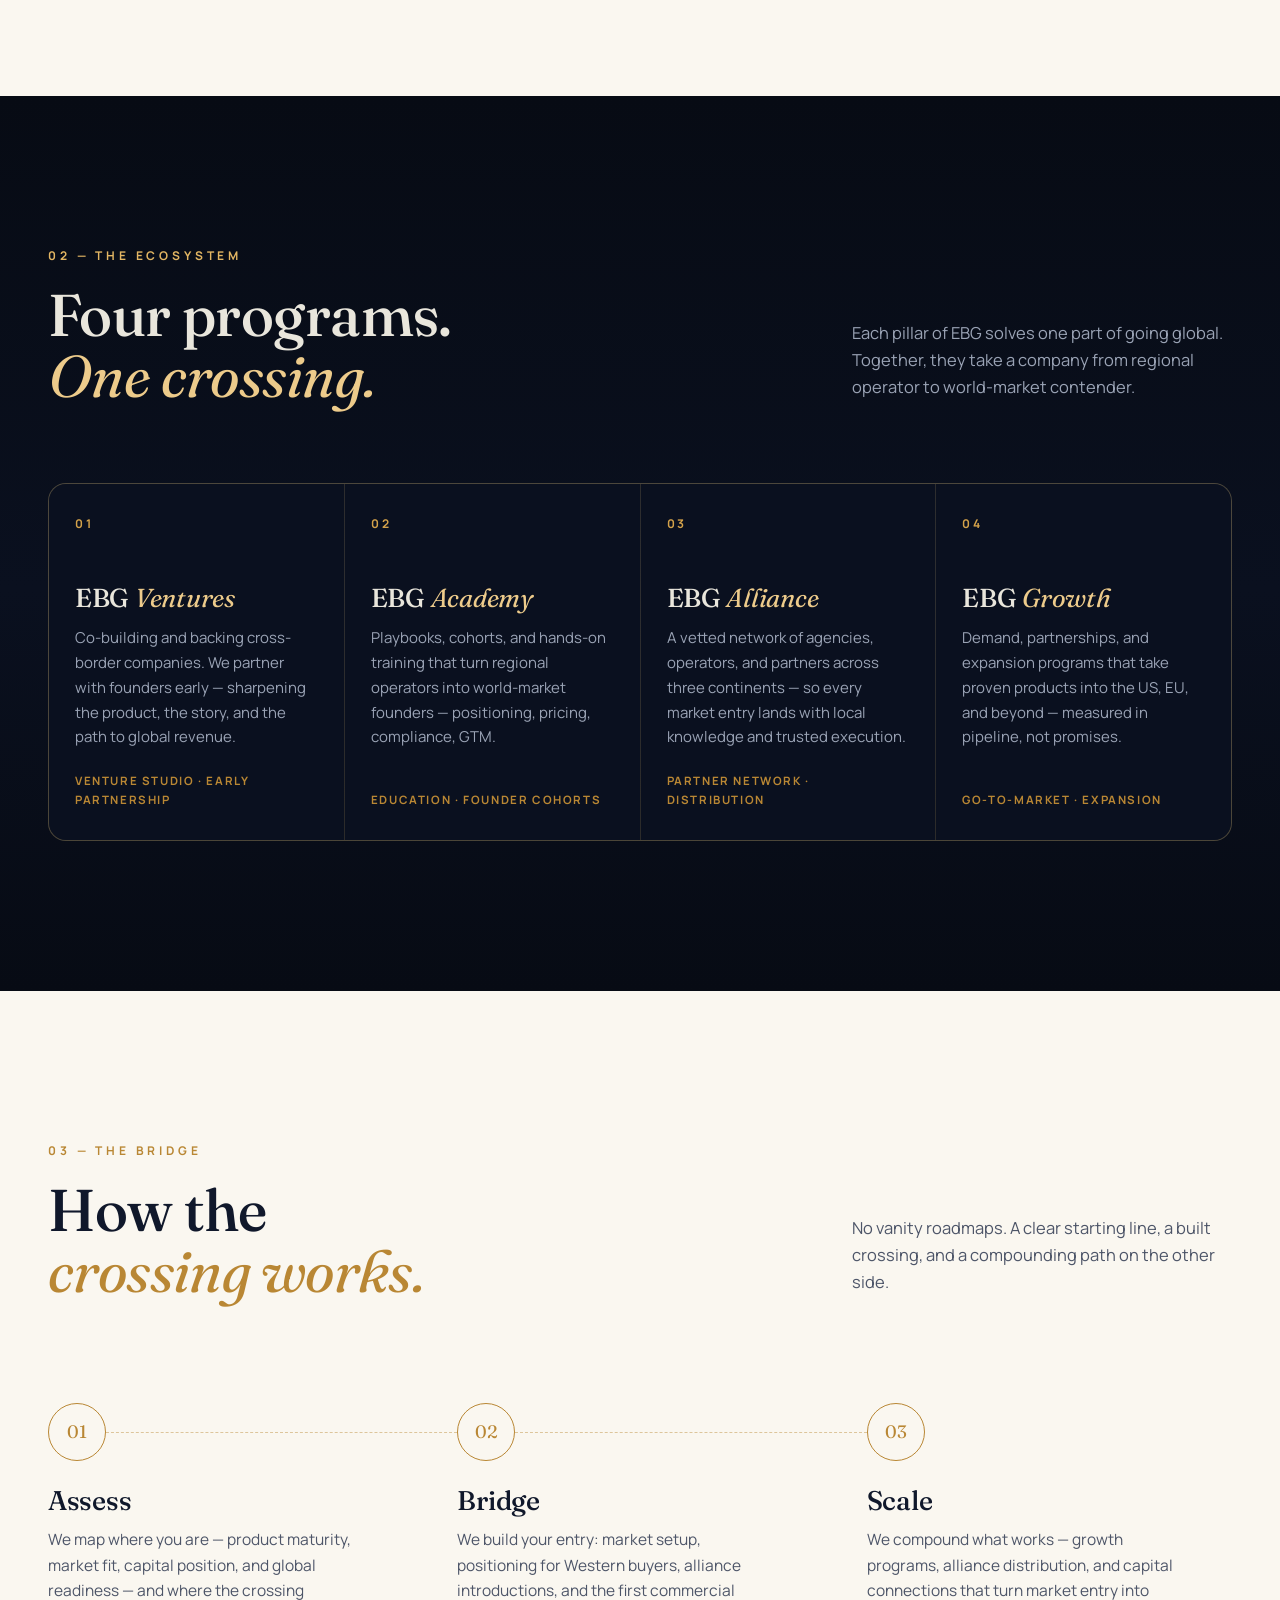
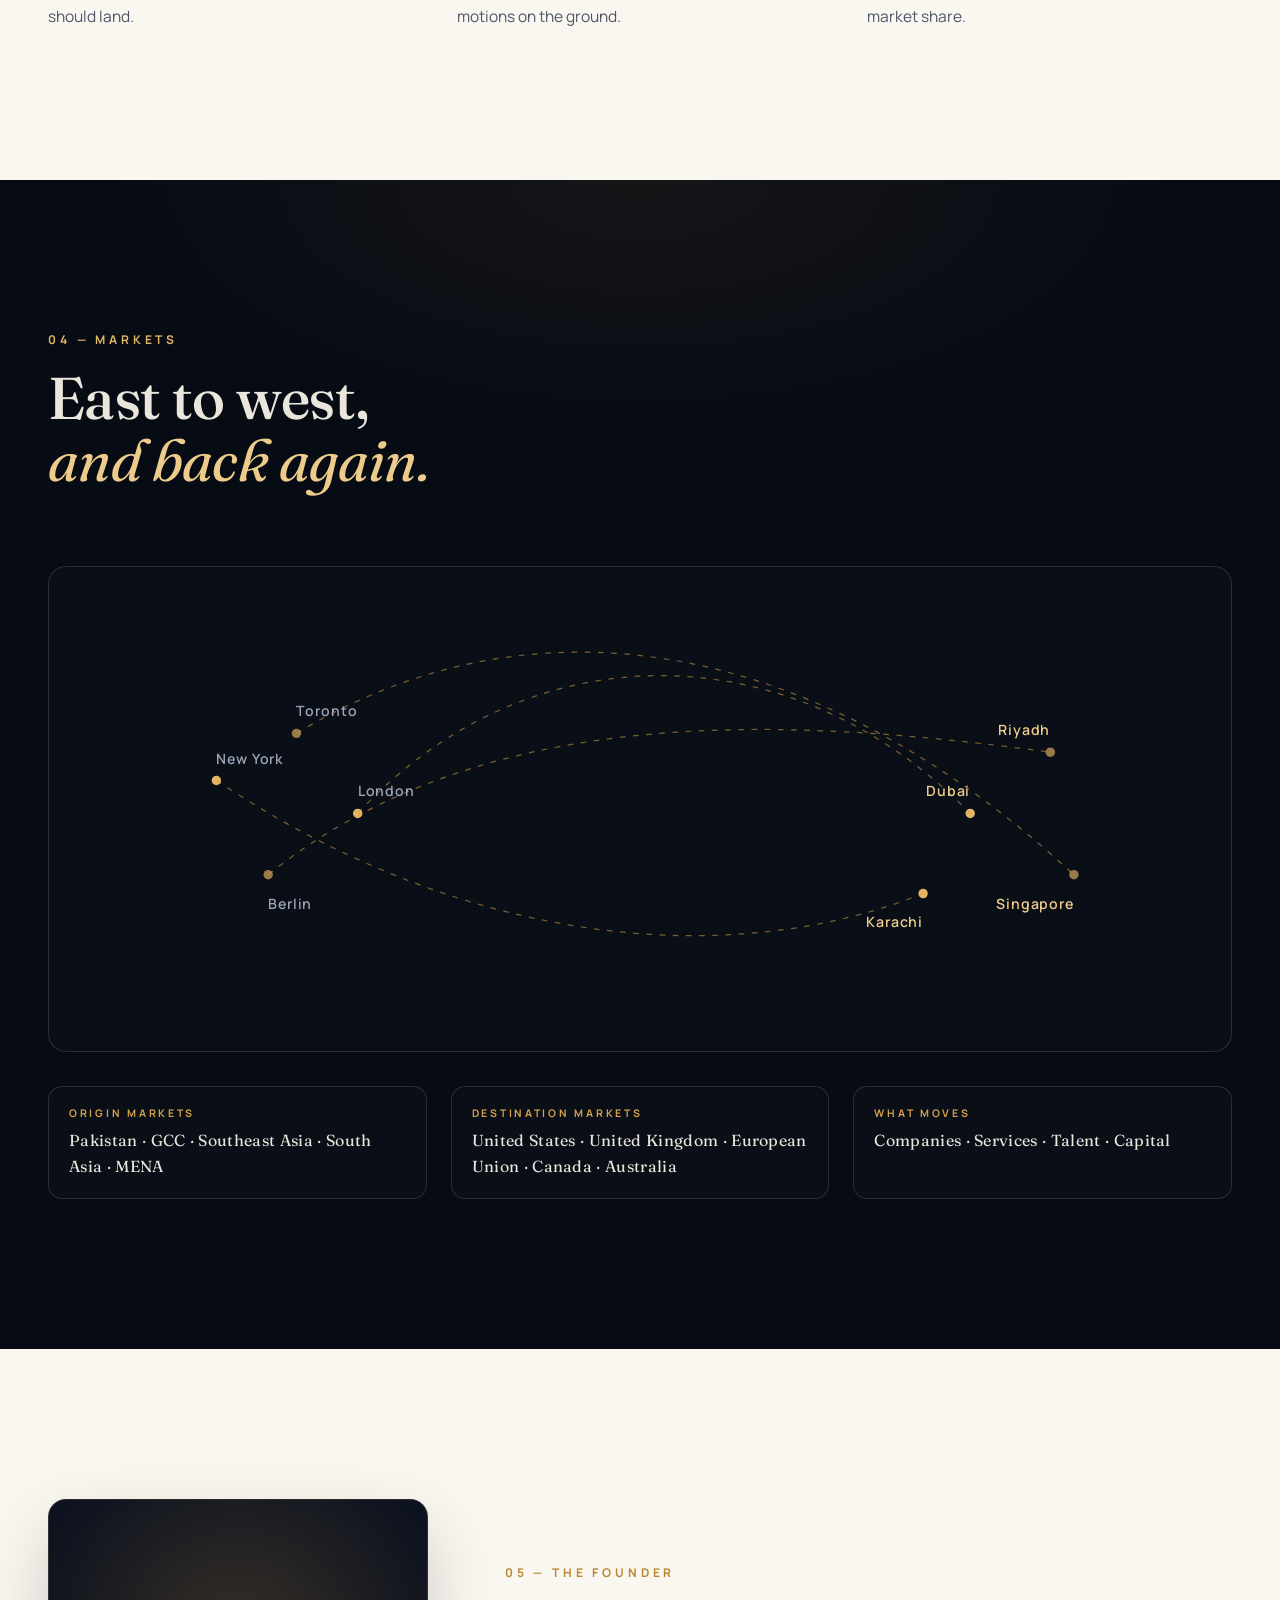
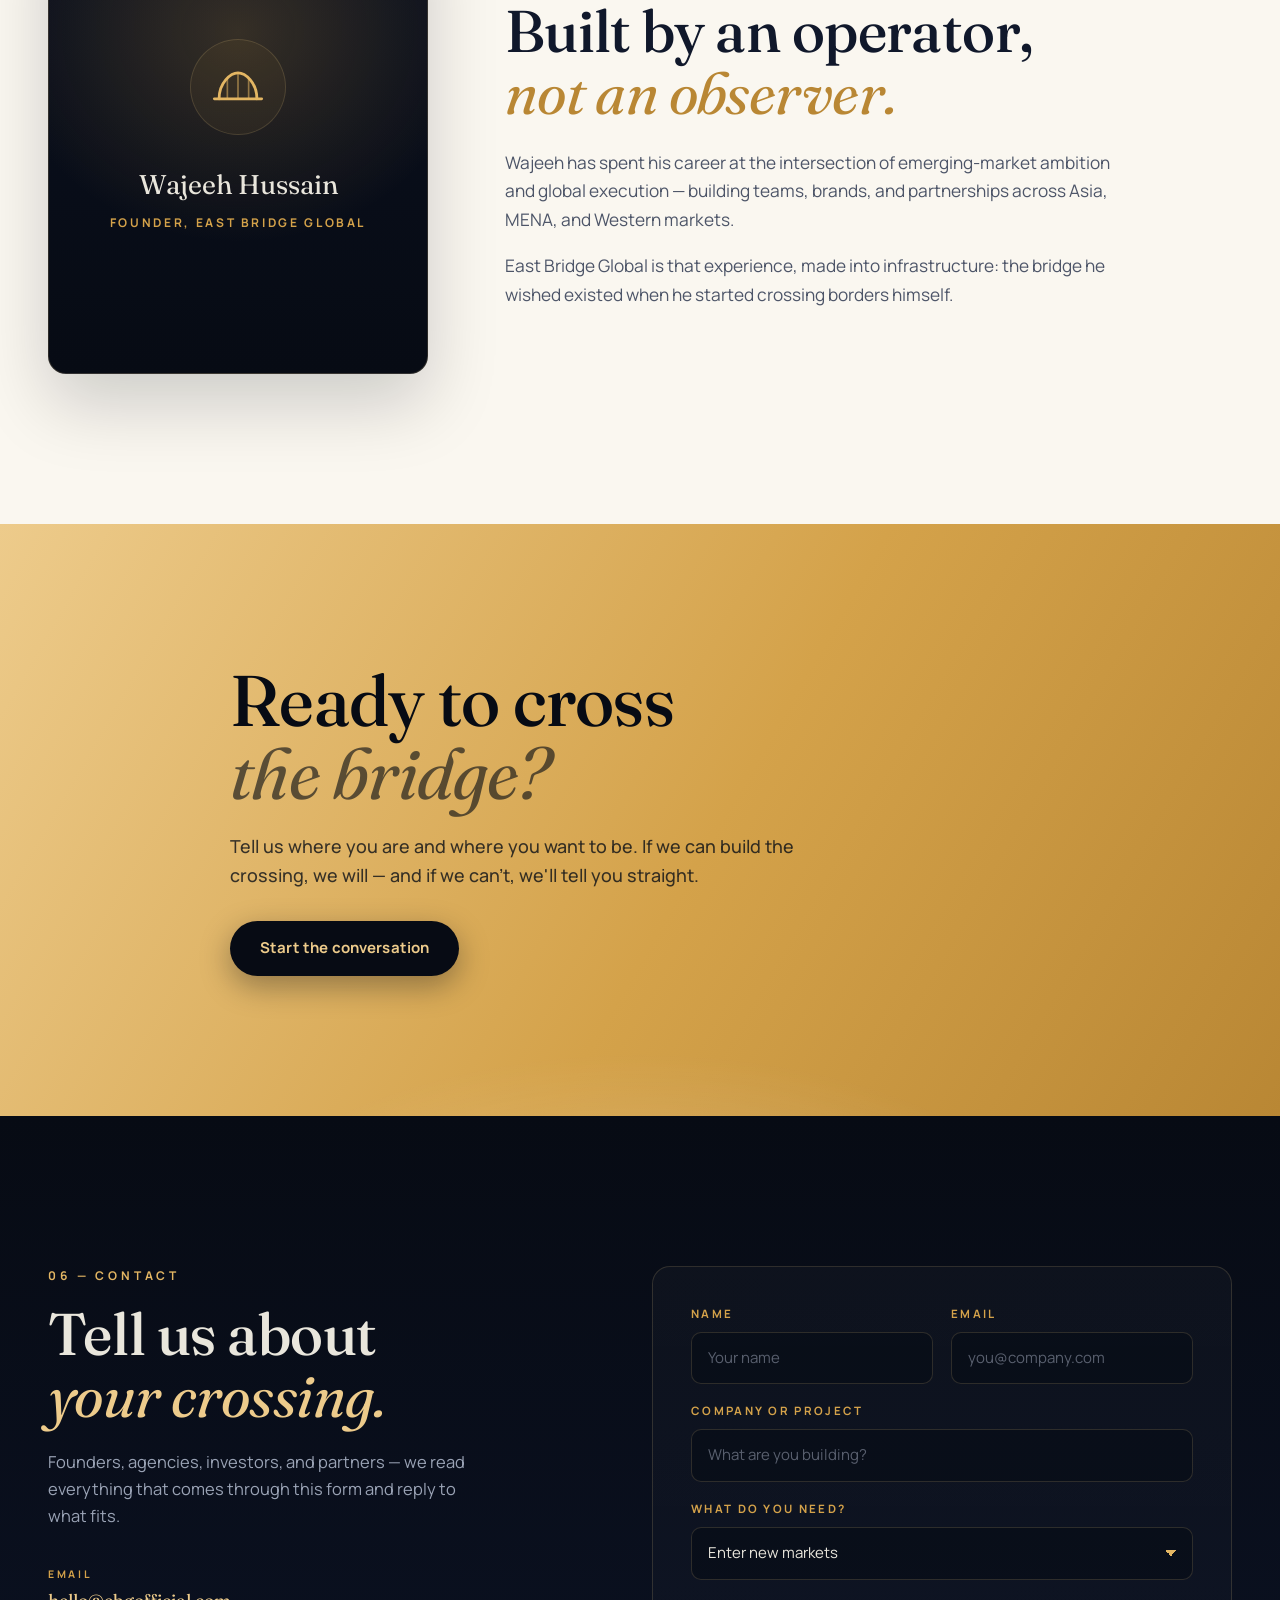
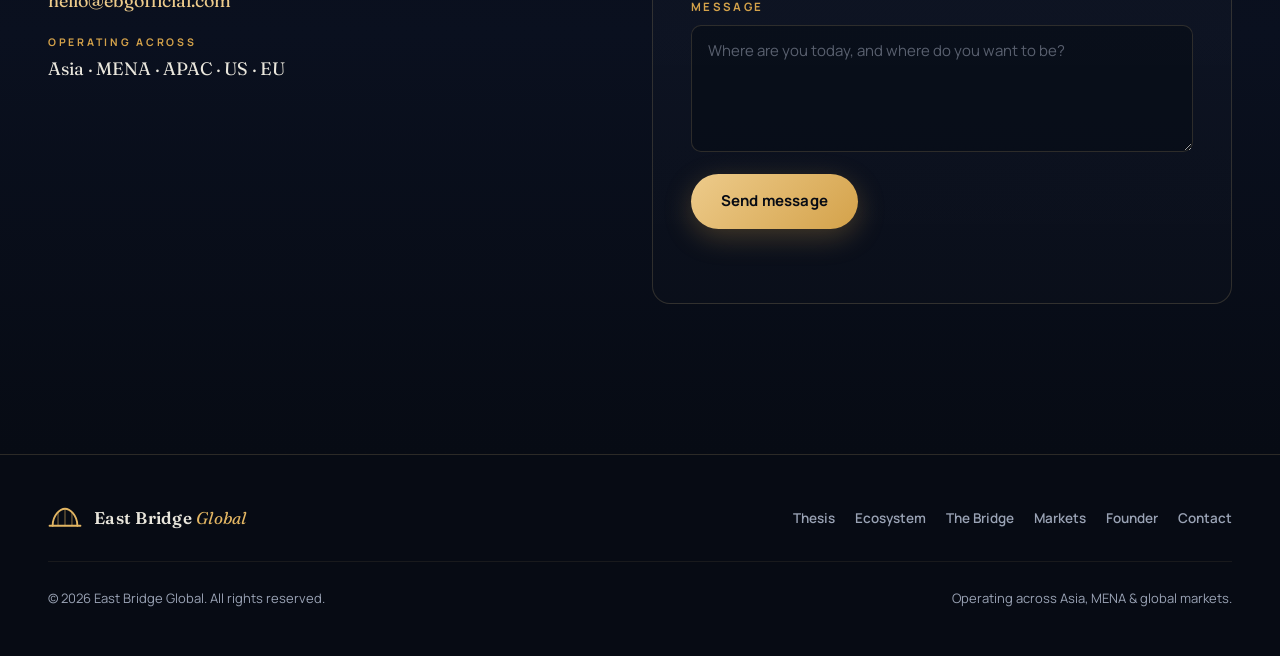
==== commit c348a292: "Redesign ebgofficial.com as a premium static site Full rebuild of the East Bridge Global marketing s" ====
--- a/index.html
+++ b/index.html
@@ -3,27 +3,27 @@
 <head>
   <meta charset="utf-8">
   <meta name="viewport" content="width=device-width, initial-scale=1">
-  <title>East Bridge Global — Build a Company That Outgrows Its Limits</title>
-  <meta name="description" content="East Bridge Global helps organizations unlock new capability through AI, automation, and intelligent systems — backed by funding and strategic capital — connecting Asia, MENA &amp; APAC operators to US, EU, and global markets.">
+  <title>East Bridge Global — Connecting Asia, MENA &amp; Global Founders to World Markets</title>
+  <meta name="description" content="East Bridge Global bridges founders, agencies, and capital from Asia, MENA &amp; APAC to US, EU, and global markets — through one ecosystem of ventures, academy, alliance, and growth programs.">
   <link rel="canonical" href="https://ebgofficial.com/">
-  <meta name="theme-color" content="#fbf9f4">
+  <meta name="theme-color" content="#070b14">
 
   <meta property="og:type" content="website">
   <meta property="og:site_name" content="East Bridge Global">
-  <meta property="og:title" content="East Bridge Global — Build a company that outgrows its limits">
-  <meta property="og:description" content="AI systems, advisory, capital, and global market access for operators from Asia, MENA &amp; APAC. One ecosystem, multiple growth engines.">
+  <meta property="og:title" content="East Bridge Global — The bridge between emerging markets and the world">
+  <meta property="og:description" content="Founders, agencies, and capital from Asia, MENA &amp; APAC — bridged to US, EU, and global markets through ventures, academy, alliance, and growth.">
   <meta property="og:url" content="https://ebgofficial.com/">
   <meta property="og:image" content="https://ebgofficial.com/assets/img/og.png">
   <meta name="twitter:card" content="summary_large_image">
-  <meta name="twitter:title" content="East Bridge Global — Build a company that outgrows its limits">
-  <meta name="twitter:description" content="One ecosystem, multiple growth engines: AIRA OS, Academy, Capital, Build Studio, Advisory, Growth, Ventures.">
+  <meta name="twitter:title" content="East Bridge Global — The bridge between emerging markets and the world">
+  <meta name="twitter:description" content="One ecosystem — ventures, academy, alliance, growth — built to move founders across borders.">
   <meta name="twitter:image" content="https://ebgofficial.com/assets/img/og.png">
 
   <link rel="icon" href="assets/img/favicon.svg" type="image/svg+xml">
 
   <link rel="preconnect" href="https://fonts.googleapis.com">
   <link rel="preconnect" href="https://fonts.gstatic.com" crossorigin>
-  <link href="https://fonts.googleapis.com/css2?family=Fraunces:ital,opsz,wght@0,9..144,400;0,9..144,500;0,9..144,600;1,9..144,400;1,9..144,500&family=Manrope:wght@400;500;600;700;800&display=swap" rel="stylesheet">
+  <link href="https://fonts.googleapis.com/css2?family=Fraunces:opsz,wght@9..144,400;9..144,500;9..144,600&family=Manrope:wght@400;500;600;700&display=swap" rel="stylesheet">
 
   <link rel="stylesheet" href="assets/css/styles.css">
 
@@ -34,7 +34,7 @@
     "name": "East Bridge Global",
     "alternateName": "EBG",
     "url": "https://ebgofficial.com/",
-    "description": "East Bridge Global helps organizations unlock new capability through AI, automation, and intelligent systems — backed by funding and strategic capital — connecting Asia, MENA & APAC operators to US, EU, and global markets.",
+    "description": "East Bridge Global bridges founders, agencies, and capital from Asia, MENA & APAC to US, EU, and global markets.",
     "founder": { "@type": "Person", "name": "Wajeeh Hussain" }
   }
   </script>
@@ -43,26 +43,27 @@
 
   <a class="skip-link" href="#main">Skip to content</a>
 
-  <!-- ================= NAV ================= -->
+  <!-- ========== NAV ========== -->
   <header class="nav" id="top">
     <div class="nav__inner container">
       <a class="brand" href="#top" aria-label="East Bridge Global — home">
         <svg class="brand__mark" viewBox="0 0 44 44" fill="none" aria-hidden="true">
-          <path d="M6 32 C6 18 16 10 22 10 C28 10 38 18 38 32" stroke="currentColor" stroke-width="2.6" stroke-linecap="round"/>
-          <path d="M2 32 H42" stroke="currentColor" stroke-width="2.6" stroke-linecap="round"/>
-          <path d="M22 10 V32 M13 15.5 V32 M31 15.5 V32" stroke="currentColor" stroke-width="1.5" stroke-linecap="round" opacity=".5"/>
+          <path d="M6 32 C6 18 16 10 22 10 C28 10 38 18 38 32" stroke="currentColor" stroke-width="2.4" stroke-linecap="round"/>
+          <path d="M2 32 H42" stroke="currentColor" stroke-width="2.4" stroke-linecap="round"/>
+          <path d="M22 10 V32 M13 15.5 V32 M31 15.5 V32" stroke="currentColor" stroke-width="1.4" stroke-linecap="round" opacity=".55"/>
         </svg>
         <span class="brand__text">East Bridge <em>Global</em></span>
       </a>
 
       <nav class="nav__links" aria-label="Primary">
-        <a href="#why">Why EBG</a>
+        <a href="#thesis">Thesis</a>
+        <a href="#ecosystem">Ecosystem</a>
+        <a href="#bridge">The Bridge</a>
+        <a href="#markets">Markets</a>
         <a href="#founder">Founder</a>
-        <a href="#ecosystem">Ecosystem</a>
-        <a href="#aira">AIRA OS</a>
       </nav>
 
-      <a class="btn btn--ink nav__cta" href="#contact">Get started</a>
+      <a class="btn btn--gold nav__cta" href="#contact">Start the conversation</a>
 
       <button class="nav__toggle" type="button" aria-expanded="false" aria-controls="mobile-menu" aria-label="Open menu">
         <span></span><span></span>
@@ -73,362 +74,312 @@
   <!-- Mobile menu -->
   <div class="menu" id="mobile-menu" hidden>
     <nav class="menu__links" aria-label="Mobile">
-      <a href="#why"><small>01</small>Why EBG</a>
-      <a href="#founder"><small>02</small>Founder</a>
-      <a href="#ecosystem"><small>03</small>Ecosystem</a>
-      <a href="#aira"><small>04</small>AIRA OS</a>
-      <a href="#contact"><small>05</small>Get started</a>
+      <a href="#thesis"><small>01</small>Thesis</a>
+      <a href="#ecosystem"><small>02</small>Ecosystem</a>
+      <a href="#bridge"><small>03</small>The Bridge</a>
+      <a href="#markets"><small>04</small>Markets</a>
+      <a href="#founder"><small>05</small>Founder</a>
+      <a href="#contact"><small>06</small>Contact</a>
     </nav>
-    <p class="menu__foot">Asia · MENA · APAC&ensp;⟶&ensp;US · EU · Global</p>
+    <p class="menu__foot">Asia · MENA · APAC&ensp;→&ensp;US · EU · Global</p>
   </div>
 
   <main id="main">
 
-    <!-- ================= HERO ================= -->
+    <!-- ========== HERO ========== -->
     <section class="hero">
-      <div class="hero__grid" aria-hidden="true"></div>
-
-      <!-- Rotating stamp -->
-      <div class="stamp" aria-hidden="true">
-        <svg viewBox="0 0 120 120">
-          <defs>
-            <path id="stamp-circle" d="M60,60 m-46,0 a46,46 0 1,1 92,0 a46,46 0 1,1 -92,0"/>
-          </defs>
-          <text class="stamp__text">
-            <textPath href="#stamp-circle">EAST BRIDGE GLOBAL&#160;•&#160;ASIA TO WORLD&#160;•&#160;</textPath>
-          </text>
-          <g class="stamp__glyph">
-            <path d="M46 66 C46 55 54 49 60 49 C66 49 74 55 74 66" stroke="currentColor" stroke-width="2.4" fill="none" stroke-linecap="round"/>
-            <path d="M42 66 H78" stroke="currentColor" stroke-width="2.4" stroke-linecap="round"/>
+      <div class="hero__bg" aria-hidden="true">
+        <svg class="hero__arcs" viewBox="0 0 1440 720" preserveAspectRatio="xMidYMax slice" fill="none">
+          <g class="arcset">
+            <path d="M120 720 A600 600 0 0 1 1320 720"/>
+            <path d="M240 720 A480 480 0 0 1 1200 720"/>
+            <path d="M360 720 A360 360 0 0 1 1080 720"/>
+            <path d="M480 720 A240 240 0 0 1 960 720"/>
+            <path d="M600 720 A120 120 0 0 1 840 720"/>
+          </g>
+          <g class="cables">
+            <path d="M720 720 L720 120"/>
+            <path d="M720 720 L430 155"/>
+            <path d="M720 720 L1010 155"/>
+            <path d="M720 720 L215 300"/>
+            <path d="M720 720 L1225 300"/>
+            <path d="M720 720 L90 480"/>
+            <path d="M720 720 L1350 480"/>
           </g>
         </svg>
+        <div class="hero__glow"></div>
       </div>
 
       <div class="container hero__content">
-        <p class="hero__badge reveal">
-          <span>AI systems</span><i>·</i><span>Advisory</span><i>·</i><span>GTM</span><i>·</i><span>Funding</span><i>·</i><span>SME building</span><i>·</i><span>Global markets</span>
-        </p>
+        <p class="eyebrow reveal">East Bridge Global</p>
         <h1 class="hero__title reveal d1">
-          Build a company<br>
-          that <em class="u-draw">outgrows</em><br>
-          its limits.
+          The bridge between<br>
+          <em>emerging markets</em><br>
+          and the world.
         </h1>
         <p class="hero__sub reveal d2">
-          East Bridge Global helps organizations unlock new capability through
-          AI, automation, and intelligent systems — backed by funding and
-          strategic capital — so they operate smarter, move faster, and reach
-          further.
+          We connect founders, agencies, and capital from Asia, MENA&nbsp;&amp;&nbsp;APAC
+          to the US, EU, and global markets — one ecosystem of ventures, academy,
+          alliance, and growth.
         </p>
         <div class="hero__actions reveal d3">
-          <a class="btn btn--cobalt" href="#ecosystem">Explore the ecosystem</a>
-          <a class="btn btn--outline" href="#aira">Discover AIRA OS<span class="btn__arrow" aria-hidden="true">→</span></a>
-        </div>
-      </div>
-
-      <!-- Blueprint bridge drawing -->
-      <div class="hero__blueprint" aria-hidden="true">
-        <svg viewBox="0 0 1440 330" preserveAspectRatio="xMidYMax meet" fill="none">
-          <!-- deck -->
-          <path class="bp bp-deck" d="M0 250 H1440"/>
-          <!-- towers -->
-          <path class="bp bp-tower" d="M420 250 V96 M436 250 V96 M420 96 H436"/>
-          <path class="bp bp-tower" d="M1004 250 V96 M1020 250 V96 M1004 96 H1020"/>
-          <!-- main cables -->
-          <path class="bp bp-cable" d="M0 140 C 180 236, 330 250, 428 104 C 526 250, 914 250, 1012 104 C 1110 250, 1260 236, 1440 140"/>
-          <!-- hangers -->
-          <g class="bp bp-hangers">
-            <path d="M120 196 V250"/><path d="M190 216 V250"/><path d="M260 230 V250"/><path d="M330 236 V250"/>
-            <path d="M520 210 V250"/><path d="M580 228 V250"/><path d="M650 238 V250"/><path d="M720 242 V250"/>
-            <path d="M790 238 V250"/><path d="M860 228 V250"/><path d="M920 210 V250"/>
-            <path d="M1110 236 V250"/><path d="M1180 230 V250"/><path d="M1250 216 V250"/><path d="M1320 196 V250"/>
-          </g>
-          <!-- water ticks -->
-          <g class="bp bp-water">
-            <path d="M60 286 H150"/><path d="M240 296 H370"/><path d="M480 288 H560"/>
-            <path d="M660 298 H820"/><path d="M900 288 H980"/><path d="M1080 296 H1210"/><path d="M1290 286 H1380"/>
-          </g>
-          <!-- dimension line -->
-          <g class="bp bp-dim">
-            <path d="M428 46 H1012"/>
-            <path d="M428 38 V54 M1012 38 V54"/>
-            <path d="M428 46 l12 -5 v10 z" fill="currentColor" stroke="none"/>
-            <path d="M1012 46 l-12 -5 v10 z" fill="currentColor" stroke="none"/>
-          </g>
-          <text class="bp-label" x="720" y="36" text-anchor="middle">EAST&#160;&#160;⟶&#160;&#160;WORLD MARKETS</text>
-        </svg>
-      </div>
-    </section>
-
-    <!-- ================= NETWORK ================= -->
-    <section class="network" aria-label="East Bridge Global network">
-      <div class="container network__head reveal">
-        <p class="eyebrow">East Bridge Global Network</p>
-        <p class="network__sub">Trusted collaborations &amp; partnerships worldwide</p>
-      </div>
-      <div class="network__marquee" aria-hidden="true">
-        <div class="network__track">
-          <span>Forbes</span><i>◆</i><span>AWS</span><i>◆</i><span>OpenAI</span><i>◆</i><span>Coinbase</span><i>◆</i><span>CoinMarketCap</span><i>◆</i><span>Google Partner</span><i>◆</i>
-          <span>Forbes</span><i>◆</i><span>AWS</span><i>◆</i><span>OpenAI</span><i>◆</i><span>Coinbase</span><i>◆</i><span>CoinMarketCap</span><i>◆</i><span>Google Partner</span><i>◆</i>
-        </div>
-      </div>
-    </section>
-
-    <!-- ================= WHY ================= -->
-    <section class="section" id="why">
-      <div class="container why">
-        <div class="why__left reveal">
-          <p class="eyebrow">01 — Why EBG</p>
-          <h2 class="h2">
-            Asia &amp; MENA aren't just talent pools — <em>they're where the next
-            operators are built.</em>
-          </h2>
-        </div>
-        <div class="why__right">
-          <p class="reveal d1">
-            Across Asia, MENA, and APAC, exceptional founders and operators are
-            building world-class products and pressing into new economic
-            opportunity. What most of them are missing isn't ability — it's
-            infrastructure.
-          </p>
-          <p class="reveal d2">
-            East Bridge Global exists to close that gap: intelligent systems,
-            market access, strategic partnerships, and the operating
-            infrastructure required to scale globally — so teams from Lahore to
-            Riyadh to Jakarta can compete anywhere.
-          </p>
-          <ul class="why__list reveal d3">
-            <li><span class="tick" aria-hidden="true">→</span>Intelligent systems that do real work</li>
-            <li><span class="tick" aria-hidden="true">→</span>Access to US, EU &amp; APAC markets</li>
-            <li><span class="tick" aria-hidden="true">→</span>Capital and partners who understand both sides</li>
-          </ul>
-        </div>
-      </div>
-    </section>
-
-    <!-- ================= FOUNDER ================= -->
-    <section class="section section--tint" id="founder">
-      <div class="container founder">
-        <figure class="founder__card reveal">
-          <div class="founder__frame">
-            <img src="assets/img/founder.jpg" alt="Wajeeh Hussain, founder of East Bridge Global" onerror="this.closest('.founder__frame').classList.add('no-photo'); this.remove();">
-            <div class="founder__monogram" aria-hidden="true"><span>WH</span></div>
-            <span class="founder__corner founder__corner--tl" aria-hidden="true"></span>
-            <span class="founder__corner founder__corner--br" aria-hidden="true"></span>
-          </div>
-          <figcaption>
-            <p class="founder__name">Wajeeh Hussain</p>
-            <p class="founder__role">Founder, East Bridge Global</p>
-            <a class="link-line" href="https://www.linkedin.com/in/wajeehulhussain" target="_blank" rel="noopener">Follow Wajeeh H. on LinkedIn<span aria-hidden="true">↗</span></a>
-          </figcaption>
-        </figure>
-
-        <div class="founder__text">
-          <p class="eyebrow reveal">02 — The founder</p>
-          <h2 class="h2 reveal d1">Operator-led.<br><em>Built for real execution.</em></h2>
-          <blockquote class="founder__quote reveal d2">
-            “Talent isn't the problem. Systems, access, and execution are.”
-          </blockquote>
-          <p class="reveal d3">
-            East Bridge Global is founder-led and built around a simple view:
-            when operators are equipped with AI-driven systems, real products,
-            and global market access, teams from Asia, MENA, and APAC can
-            compete anywhere.
-          </p>
-        </div>
-      </div>
-
-      <div class="container mission reveal">
-        <p class="mission__label">The mission</p>
-        <p class="mission__stat"><span class="mission__num">$1B</span><span class="mission__per">/ year</span></p>
-        <p class="mission__copy">
-          Add one billion dollars a year in tech exports from Asia &amp; MENA into
-          the US, EU, and APAC — through products, partnerships, and the kind of
-          growth infrastructure modern businesses actually need.
-        </p>
-      </div>
-    </section>
-
-    <!-- ================= ECOSYSTEM ================= -->
-    <section class="section" id="ecosystem">
+          <a class="btn btn--gold" href="#contact">Partner with EBG</a>
+          <a class="btn btn--ghost" href="#ecosystem">Explore the ecosystem<span class="btn__arrow" aria-hidden="true">→</span></a>
+        </div>
+      </div>
+
+      <div class="hero__strip reveal d4">
+        <div class="container hero__facts">
+          <p><small>From</small>Asia · MENA · APAC</p>
+          <span class="hero__facts-arrow" aria-hidden="true">⟶</span>
+          <p><small>To</small>US · EU · Global</p>
+          <p class="hero__facts-who"><small>Moving</small>Founders · Agencies · Capital</p>
+        </div>
+      </div>
+    </section>
+
+    <!-- ========== MARQUEE ========== -->
+    <div class="marquee" aria-hidden="true">
+      <div class="marquee__track">
+        <span>Dubai</span><i>◆</i><span>Riyadh</span><i>◆</i><span>Karachi</span><i>◆</i><span>Singapore</span><i>◆</i><span>Kuala Lumpur</span><i>◆</i><span>Jakarta</span><i>◆</i><span>Doha</span><i>◆</i><span>London</span><i>◆</i><span>Berlin</span><i>◆</i><span>Amsterdam</span><i>◆</i><span>New York</span><i>◆</i><span>Toronto</span><i>◆</i><span>San Francisco</span><i>◆</i><span>Sydney</span><i>◆</i>
+        <span>Dubai</span><i>◆</i><span>Riyadh</span><i>◆</i><span>Karachi</span><i>◆</i><span>Singapore</span><i>◆</i><span>Kuala Lumpur</span><i>◆</i><span>Jakarta</span><i>◆</i><span>Doha</span><i>◆</i><span>London</span><i>◆</i><span>Berlin</span><i>◆</i><span>Amsterdam</span><i>◆</i><span>New York</span><i>◆</i><span>Toronto</span><i>◆</i><span>San Francisco</span><i>◆</i><span>Sydney</span><i>◆</i>
+      </div>
+    </div>
+
+    <!-- ========== THESIS ========== -->
+    <section class="section section--light" id="thesis">
       <div class="container">
         <div class="section__head reveal">
-          <p class="eyebrow">03 — The ecosystem</p>
-          <h2 class="h2">One ecosystem.<br><em>Multiple growth engines.</em></h2>
+          <p class="eyebrow eyebrow--dark">01 — The thesis</p>
+        </div>
+        <div class="thesis">
+          <h2 class="thesis__title reveal">Talent is everywhere.<br><em>Access is not.</em></h2>
+          <div class="thesis__body">
+            <p class="reveal d1">
+              The next generation of great companies is being built in Karachi and
+              Dubai, in Riyadh, Jakarta, and Singapore. What those builders lack is
+              not ambition or ability — it's a bridge: distribution in Western
+              markets, capital that understands both sides, and operators who have
+              made the crossing before.
+            </p>
+            <p class="reveal d2">
+              East Bridge Global exists to be that bridge. One ecosystem — ventures,
+              academy, alliance, and growth — built to move founders, agencies, and
+              capital across borders with confidence, and to turn regional momentum
+              into global market share.
+            </p>
+            <a class="link-line reveal d3" href="#bridge">See how the crossing works<span aria-hidden="true">→</span></a>
+          </div>
+        </div>
+      </div>
+    </section>
+
+    <!-- ========== ECOSYSTEM ========== -->
+    <section class="section section--dark" id="ecosystem">
+      <div class="container">
+        <div class="section__head section__head--split reveal">
+          <div>
+            <p class="eyebrow">02 — The ecosystem</p>
+            <h2 class="section__title">Four programs.<br><em>One crossing.</em></h2>
+          </div>
           <p class="section__lede">
-            Every engine strengthens the rest. Whether you're launching a
-            startup, scaling an established business, or preparing to raise —
-            East Bridge provides the infrastructure to move faster and operate
-            with confidence.
+            Each pillar of EBG solves one part of going global. Together, they take a
+            company from regional operator to world-market contender.
           </p>
         </div>
 
-        <div class="bento">
-          <!-- AIRA OS — featured -->
-          <a class="card card--feature reveal" href="#aira">
-            <p class="card__kicker">Flagship platform</p>
-            <h3 class="card__title">AIRA OS</h3>
-            <p class="card__desc">
-              One system — your team's new operating layer. Deploy intelligent
-              agents that automate repetitive work, accelerate operations, and
-              cut cost without adding complexity.
-            </p>
-            <ul class="card__modules" aria-label="AIRA OS modules">
-              <li>Navigator</li><li>Auto Omni</li><li>Data Systems</li><li>Ops Infrastructure</li>
-            </ul>
-            <span class="card__cta">Discover AIRA OS<span aria-hidden="true">→</span></span>
-          </a>
-
-          <a class="card reveal d1" href="#contact">
-            <p class="card__kicker">Learn</p>
-            <h3 class="card__title">EastBridge Academy</h3>
-            <p class="card__desc">
-              AI-era skills taught by operators, founders, and growth
-              professionals — live cohorts, real deal work, and graduates with
-              real-world experience.
-            </p>
-            <p class="card__tags">Live cohorts · Real deal work · Career-ready</p>
-            <span class="card__cta">Visit Academy<span aria-hidden="true">→</span></span>
-          </a>
-
-          <a class="card reveal" href="#contact">
-            <p class="card__kicker">Raise</p>
-            <h3 class="card__title">Capital &amp; Fundraising</h3>
-            <p class="card__desc">
-              Capital moves execution. A curated network of investors, family
-              offices, venture funds, and strategic partners across the Middle
-              East, Asia, and global markets.
-            </p>
-            <p class="card__tags">Fundraise readiness · Investor network · Pitch engineering</p>
-            <span class="card__cta">Get investor-ready<span aria-hidden="true">→</span></span>
-          </a>
-
-          <a class="card reveal d1" href="#contact">
-            <p class="card__kicker">Build</p>
-            <h3 class="card__title">EastBridge Build Studio</h3>
-            <p class="card__desc">
-              Turn ideas into operating businesses. From AI-native products to
-              internet platforms — from raw concept to shipped, with speed and
-              clarity.
-            </p>
-            <p class="card__tags">MVPs · Systems integration · AI businesses</p>
-            <span class="card__cta">Start a project<span aria-hidden="true">→</span></span>
-          </a>
-
-          <a class="card reveal d2" href="#contact">
-            <p class="card__kicker">Plan</p>
-            <h3 class="card__title">EastBridge Advisory</h3>
-            <p class="card__desc">
-              Clarity before capital, strategy before scale: business model
-              refinement, offer creation, pricing, AI readiness, and
-              go-to-market planning.
-            </p>
-            <p class="card__tags">Strategy · GTM design · AI readiness</p>
-            <span class="card__cta">Book a working session<span aria-hidden="true">→</span></span>
-          </a>
-
-          <a class="card reveal" href="#contact">
-            <p class="card__kicker">Grow</p>
-            <h3 class="card__title">EastBridge Growth</h3>
-            <p class="card__desc">
-              Predictable revenue systems: demand infrastructure that
-              consistently generates opportunity — no ambiguity in outreach, no
-              random acts of marketing.
-            </p>
-            <p class="card__tags">Outbound systems · CRM &amp; automation · Brand systems</p>
-            <span class="card__cta">Grow with us<span aria-hidden="true">→</span></span>
-          </a>
-
-          <a class="card card--wide reveal d1" href="#contact">
-            <p class="card__kicker">Partner</p>
-            <h3 class="card__title">EastBridge Ventures — co-build with us</h3>
-            <p class="card__desc">
-              For operators, builders, and growth specialists: we co-build
-              high-potential ventures in exchange for meaningful equity — skin
-              in the game on both sides of the table.
-            </p>
-            <p class="card__tags">Products · AI ventures · Equity partnerships</p>
-            <span class="card__cta">Apply to co-build<span aria-hidden="true">→</span></span>
-          </a>
-
-          <a class="card card--ink card--full reveal d2" href="https://www.youtube.com/@EastBridgeGlobal" target="_blank" rel="noopener">
-            <div class="card__full-main">
-              <p class="card__kicker">Watch — the series</p>
-              <h3 class="card__title"><span class="card__play" aria-hidden="true">▶</span>The Cost of It</h3>
-              <p class="card__desc">
-                The stories behind the success everyone sees — founders,
-                investors, and operators on the real decisions, sacrifices, and
-                lessons behind building great companies.
+        <div class="pillars">
+          <article class="pillar reveal">
+            <p class="pillar__num">01</p>
+            <h3 class="pillar__name">EBG <em>Ventures</em></h3>
+            <p class="pillar__desc">
+              Co-building and backing cross-border companies. We partner with
+              founders early — sharpening the product, the story, and the path to
+              global revenue.
+            </p>
+            <p class="pillar__tag">Venture studio · Early partnership</p>
+          </article>
+
+          <article class="pillar reveal d1">
+            <p class="pillar__num">02</p>
+            <h3 class="pillar__name">EBG <em>Academy</em></h3>
+            <p class="pillar__desc">
+              Playbooks, cohorts, and hands-on training that turn regional operators
+              into world-market founders — positioning, pricing, compliance, GTM.
+            </p>
+            <p class="pillar__tag">Education · Founder cohorts</p>
+          </article>
+
+          <article class="pillar reveal d2">
+            <p class="pillar__num">03</p>
+            <h3 class="pillar__name">EBG <em>Alliance</em></h3>
+            <p class="pillar__desc">
+              A vetted network of agencies, operators, and partners across three
+              continents — so every market entry lands with local knowledge and
+              trusted execution.
+            </p>
+            <p class="pillar__tag">Partner network · Distribution</p>
+          </article>
+
+          <article class="pillar reveal d3">
+            <p class="pillar__num">04</p>
+            <h3 class="pillar__name">EBG <em>Growth</em></h3>
+            <p class="pillar__desc">
+              Demand, partnerships, and expansion programs that take proven products
+              into the US, EU, and beyond — measured in pipeline, not promises.
+            </p>
+            <p class="pillar__tag">Go-to-market · Expansion</p>
+          </article>
+        </div>
+      </div>
+    </section>
+
+    <!-- ========== THE BRIDGE (process) ========== -->
+    <section class="section section--light" id="bridge">
+      <div class="container">
+        <div class="section__head section__head--split reveal">
+          <div>
+            <p class="eyebrow eyebrow--dark">03 — The bridge</p>
+            <h2 class="section__title section__title--dark">How the<br><em>crossing works.</em></h2>
+          </div>
+          <p class="section__lede section__lede--dark">
+            No vanity roadmaps. A clear starting line, a built crossing, and a
+            compounding path on the other side.
+          </p>
+        </div>
+
+        <ol class="steps">
+          <li class="step reveal">
+            <div class="step__marker"><span>01</span></div>
+            <div class="step__body">
+              <h3>Assess</h3>
+              <p>
+                We map where you are — product maturity, market fit, capital
+                position, and global readiness — and where the crossing should land.
               </p>
             </div>
-            <div class="card__full-side">
-              <p class="card__tags">Founder stories · Raw &amp; real · Leadership</p>
-              <span class="card__cta">Watch on YouTube<span aria-hidden="true">↗</span></span>
+          </li>
+          <li class="step reveal d1">
+            <div class="step__marker"><span>02</span></div>
+            <div class="step__body">
+              <h3>Bridge</h3>
+              <p>
+                We build your entry: market setup, positioning for Western buyers,
+                alliance introductions, and the first commercial motions on the
+                ground.
+              </p>
             </div>
-          </a>
-        </div>
-      </div>
-    </section>
-
-    <!-- ================= AIRA OS ================= -->
-    <section class="section section--tint" id="aira">
-      <div class="container aira">
-        <div class="aira__text">
-          <p class="eyebrow reveal">04 — AIRA OS</p>
-          <h2 class="h2 reveal d1">Your team's new<br><em>operating layer.</em></h2>
+          </li>
+          <li class="step reveal d2">
+            <div class="step__marker"><span>03</span></div>
+            <div class="step__body">
+              <h3>Scale</h3>
+              <p>
+                We compound what works — growth programs, alliance distribution, and
+                capital connections that turn market entry into market share.
+              </p>
+            </div>
+          </li>
+        </ol>
+      </div>
+    </section>
+
+    <!-- ========== MARKETS ========== -->
+    <section class="section section--dark section--markets" id="markets">
+      <div class="container">
+        <div class="section__head reveal">
+          <p class="eyebrow">04 — Markets</p>
+          <h2 class="section__title">East to west,<br><em>and back again.</em></h2>
+        </div>
+
+        <div class="map reveal d1" role="img" aria-label="Stylized map showing routes bridging Eastern hubs — Karachi, Dubai, Riyadh, Singapore, Jakarta — with Western markets — New York, London, Berlin, Toronto.">
+          <svg viewBox="0 0 1200 460" fill="none" preserveAspectRatio="xMidYMid meet" aria-hidden="true">
+            <g class="map__dots">
+              <circle cx="150" cy="200" r="5"/><circle cx="235" cy="150" r="5"/>
+              <circle cx="300" cy="235" r="5"/><circle cx="205" cy="300" r="5"/>
+              <circle cx="950" cy="235" r="5"/><circle cx="1035" cy="170" r="5"/>
+              <circle cx="900" cy="320" r="5"/><circle cx="1060" cy="300" r="5"/>
+            </g>
+            <g class="map__routes">
+              <path d="M300 235 C 480 40, 760 40, 950 235"/>
+              <path d="M205 300 C 430 120, 740 130, 1035 170"/>
+              <path d="M235 150 C 500 -10, 800 60, 1060 300"/>
+              <path d="M150 200 C 420 380, 700 400, 900 320"/>
+            </g>
+            <g class="map__labels-west">
+              <text x="150" y="182">New York</text>
+              <text x="235" y="132">Toronto</text>
+              <text x="300" y="217">London</text>
+              <text x="205" y="336">Berlin</text>
+            </g>
+            <g class="map__labels-east">
+              <text x="950" y="217">Dubai</text>
+              <text x="1035" y="152">Riyadh</text>
+              <text x="900" y="356">Karachi</text>
+              <text x="1060" y="336">Singapore</text>
+            </g>
+          </svg>
+        </div>
+
+        <div class="map__legend reveal d2">
+          <p><small>Origin markets</small>Pakistan · GCC · Southeast Asia · South Asia · MENA</p>
+          <p><small>Destination markets</small>United States · United Kingdom · European Union · Canada · Australia</p>
+          <p><small>What moves</small>Companies · Services · Talent · Capital</p>
+        </div>
+      </div>
+    </section>
+
+    <!-- ========== FOUNDER ========== -->
+    <section class="section section--light" id="founder">
+      <div class="container founder">
+        <div class="founder__card reveal">
+          <div class="founder__monogram" aria-hidden="true">
+            <svg viewBox="0 0 44 44" fill="none">
+              <path d="M6 32 C6 18 16 10 22 10 C28 10 38 18 38 32" stroke="currentColor" stroke-width="2.4" stroke-linecap="round"/>
+              <path d="M2 32 H42" stroke="currentColor" stroke-width="2.4" stroke-linecap="round"/>
+              <path d="M22 10 V32 M13 15.5 V32 M31 15.5 V32" stroke="currentColor" stroke-width="1.4" stroke-linecap="round" opacity=".55"/>
+            </svg>
+          </div>
+          <p class="founder__name">Wajeeh Hussain</p>
+          <p class="founder__role">Founder, East Bridge Global</p>
+        </div>
+        <div class="founder__text">
+          <p class="eyebrow eyebrow--dark reveal">05 — The founder</p>
+          <h2 class="section__title section__title--dark reveal d1">Built by an operator,<br><em>not an observer.</em></h2>
           <p class="reveal d2">
-            AIRA OS deploys intelligent systems that automate repetitive work,
-            accelerate operations, book meetings, and keep your data working —
-            so your team does more without more headcount or complexity.
+            Wajeeh has spent his career at the intersection of emerging-market
+            ambition and global execution — building teams, brands, and partnerships
+            across Asia, MENA, and Western markets.
           </p>
-          <ul class="aira__modules reveal d3">
-            <li>
-              <span class="aira__module-num">M1</span>
-              <div><strong>Navigator</strong><p>Guided decisions and next-best actions for every workflow.</p></div>
-            </li>
-            <li>
-              <span class="aira__module-num">M2</span>
-              <div><strong>Auto Omni</strong><p>Automation across channels — outreach, scheduling, follow-up.</p></div>
-            </li>
-            <li>
-              <span class="aira__module-num">M3</span>
-              <div><strong>Data Systems</strong><p>Clean pipelines and dashboards your operators actually use.</p></div>
-            </li>
-            <li>
-              <span class="aira__module-num">M4</span>
-              <div><strong>Ops Infrastructure</strong><p>The connective tissue: CRM, tooling, and process in one layer.</p></div>
-            </li>
-          </ul>
-          <div class="hero__actions reveal d4">
-            <a class="btn btn--cobalt" href="#contact">Discover AIRA OS</a>
-          </div>
-        </div>
-
-        <div class="aira__console reveal d2" aria-hidden="true">
-          <div class="console">
-            <div class="console__bar"><span></span><span></span><span></span><p>aira-os — live</p></div>
-            <div class="console__body">
-              <p class="console__line"><i>›</i> aira deploy navigator <b>--team growth</b></p>
-              <p class="console__line ok">✓ 14 workflows mapped · 6 automated</p>
-              <p class="console__line"><i>›</i> aira run auto-omni <b>--channel outbound</b></p>
-              <p class="console__line ok">✓ 38 meetings booked this month</p>
-              <p class="console__line"><i>›</i> aira sync data-systems</p>
-              <p class="console__line ok">✓ pipeline clean · reports live</p>
-              <p class="console__line cursor"><i>›</i> <span class="caret"></span></p>
-            </div>
-          </div>
-        </div>
-      </div>
-    </section>
-
-    <!-- ================= CTA / CONTACT ================= -->
-    <section class="section" id="contact">
+          <p class="reveal d3">
+            East Bridge Global is that experience, made into infrastructure: the
+            bridge he wished existed when he started crossing borders himself.
+          </p>
+        </div>
+      </div>
+    </section>
+
+    <!-- ========== CTA BAND ========== -->
+    <section class="cta">
+      <div class="container cta__inner reveal">
+        <h2 class="cta__title">Ready to cross<br><em>the bridge?</em></h2>
+        <p class="cta__sub">
+          Tell us where you are and where you want to be. If we can build the
+          crossing, we will — and if we can't, we'll tell you straight.
+        </p>
+        <a class="btn btn--ink" href="#contact">Start the conversation</a>
+      </div>
+    </section>
+
+    <!-- ========== CONTACT ========== -->
+    <section class="section section--dark" id="contact">
       <div class="container contact">
         <div class="contact__info">
-          <p class="eyebrow reveal">05 — Get started</p>
-          <h2 class="h2 reveal d1">Tell us what<br><em>you're building.</em></h2>
+          <p class="eyebrow reveal">06 — Contact</p>
+          <h2 class="section__title reveal d1">Tell us about<br><em>your crossing.</em></h2>
           <p class="contact__note reveal d2">
-            Founders, operators, investors, and partners — we read everything
-            that comes through this form, and reply to what fits.
+            Founders, agencies, investors, and partners — we read everything that
+            comes through this form and reply to what fits.
           </p>
           <div class="contact__meta reveal d3">
             <p><small>Email</small><a href="mailto:hello@ebgofficial.com">hello@ebgofficial.com</a></p>
@@ -454,13 +405,10 @@
           <div class="field">
             <label for="f-intent">What do you need?</label>
             <select id="f-intent" name="intent">
-              <option value="AIRA OS">AIRA OS — intelligent systems</option>
-              <option value="Capital and fundraising">Capital &amp; fundraising</option>
-              <option value="Build Studio">Build Studio — ship a product</option>
-              <option value="Advisory">Advisory — strategy &amp; GTM</option>
-              <option value="Growth">Growth — revenue systems</option>
-              <option value="Academy">Academy — learn with us</option>
-              <option value="Co-build a venture">Co-build a venture</option>
+              <option value="Enter new markets">Enter new markets</option>
+              <option value="Raise or deploy capital">Raise or deploy capital</option>
+              <option value="Join the alliance">Join the alliance</option>
+              <option value="Academy & programs">Academy &amp; programs</option>
               <option value="Something else">Something else</option>
             </select>
           </div>
@@ -468,7 +416,7 @@
             <label for="f-msg">Message</label>
             <textarea id="f-msg" name="message" rows="4" required placeholder="Where are you today, and where do you want to be?"></textarea>
           </div>
-          <button class="btn btn--cobalt form__submit" type="submit">Send message</button>
+          <button class="btn btn--gold form__submit" type="submit">Send message</button>
           <p class="form__hint" id="form-hint" role="status"></p>
         </form>
       </div>
@@ -476,29 +424,30 @@
 
   </main>
 
-  <!-- ================= FOOTER ================= -->
+  <!-- ========== FOOTER ========== -->
   <footer class="footer">
     <div class="container footer__inner">
       <a class="brand brand--footer" href="#top" aria-label="Back to top">
         <svg class="brand__mark" viewBox="0 0 44 44" fill="none" aria-hidden="true">
-          <path d="M6 32 C6 18 16 10 22 10 C28 10 38 18 38 32" stroke="currentColor" stroke-width="2.6" stroke-linecap="round"/>
-          <path d="M2 32 H42" stroke="currentColor" stroke-width="2.6" stroke-linecap="round"/>
-          <path d="M22 10 V32 M13 15.5 V32 M31 15.5 V32" stroke="currentColor" stroke-width="1.5" stroke-linecap="round" opacity=".5"/>
+          <path d="M6 32 C6 18 16 10 22 10 C28 10 38 18 38 32" stroke="currentColor" stroke-width="2.4" stroke-linecap="round"/>
+          <path d="M2 32 H42" stroke="currentColor" stroke-width="2.4" stroke-linecap="round"/>
+          <path d="M22 10 V32 M13 15.5 V32 M31 15.5 V32" stroke="currentColor" stroke-width="1.4" stroke-linecap="round" opacity=".55"/>
         </svg>
         <span class="brand__text">East Bridge <em>Global</em></span>
       </a>
 
       <nav class="footer__links" aria-label="Footer">
-        <a href="#why">Why EBG</a>
+        <a href="#thesis">Thesis</a>
+        <a href="#ecosystem">Ecosystem</a>
+        <a href="#bridge">The Bridge</a>
+        <a href="#markets">Markets</a>
         <a href="#founder">Founder</a>
-        <a href="#ecosystem">Ecosystem</a>
-        <a href="#aira">AIRA OS</a>
-        <a href="#contact">Get started</a>
+        <a href="#contact">Contact</a>
       </nav>
 
       <div class="footer__meta">
         <p>© <span id="year">2026</span> East Bridge Global. All rights reserved.</p>
-        <p>Asia · MENA · APAC&ensp;⟶&ensp;US · EU · Global</p>
+        <p>Operating across Asia, MENA &amp; global markets.</p>
       </div>
     </div>
   </footer>
--- a/assets/css/styles.css
+++ b/assets/css/styles.css
@@ -1,37 +1,40 @@
 /* ============================================================
    East Bridge Global — ebgofficial.com
-   "The Blueprint": cobalt ink on warm paper.
-   Light-first and color-blind-safe: blue/orange axis only,
-   meaning never carried by color alone, high luminance contrast.
+   Design system: ink navy × warm gold × ivory, editorial serif
    ============================================================ */
 
 :root {
-  --paper: #fbf9f4;
-  --paper-2: #f3f0e7;
-  --paper-3: #ebe7da;
-
-  --ink: #10131a;
-  --ink-soft: #3d4452;
-  --muted: #626b7e;
-
-  --cobalt: #1d3de0;
-  --cobalt-deep: #14259b;
-  --cobalt-wash: #eceffc;
-
-  --amber: #d97b06; /* decorative secondary only */
-
-  --hairline: rgba(16, 19, 26, 0.14);
-  --hairline-strong: rgba(16, 19, 26, 0.32);
-  --gridline: rgba(29, 61, 224, 0.08);
+  --ink-950: #070b14;
+  --ink-900: #0a101f;
+  --ink-850: #0d1526;
+  --ink-800: #111a2e;
+  --ink-700: #1a2438;
+
+  --gold-200: #f2ddb1;
+  --gold-300: #edcb8b;
+  --gold-400: #e3b663;
+  --gold-500: #d4a24a;
+  --gold-600: #b98734;
+
+  --ivory-50: #faf7f0;
+  --ivory-100: #f4eee1;
+  --ivory-200: #eae2cf;
+
+  --text-on-dark: #e9e6dc;
+  --muted-on-dark: #9aa3b5;
+  --text-on-light: #10182b;
+  --muted-on-light: #4d5568;
+
+  --line-dark: rgba(237, 203, 139, 0.16);
+  --line-light: rgba(16, 24, 43, 0.14);
 
   --font-display: "Fraunces", "Iowan Old Style", "Palatino Linotype", Georgia, serif;
   --font-body: "Manrope", "Avenir Next", "Segoe UI", system-ui, -apple-system, sans-serif;
-  --font-mono: "SF Mono", ui-monospace, "Cascadia Code", Menlo, Consolas, monospace;
 
   --container: 1200px;
   --gutter: clamp(20px, 4vw, 48px);
-  --section-pad: clamp(84px, 11vw, 140px);
-  --radius: 16px;
+  --section-pad: clamp(84px, 12vw, 150px);
+  --radius: 18px;
 
   --ease-out: cubic-bezier(0.16, 1, 0.3, 1);
 }
@@ -44,8 +47,8 @@
   font-family: var(--font-body);
   font-size: 16.5px;
   line-height: 1.65;
-  color: var(--ink);
-  background: var(--paper);
+  color: var(--text-on-dark);
+  background: var(--ink-950);
   -webkit-font-smoothing: antialiased;
   text-rendering: optimizeLegibility;
   overflow-x: hidden;
@@ -53,15 +56,18 @@
 img, svg { display: block; max-width: 100%; }
 a { color: inherit; text-decoration: none; }
 button { font: inherit; color: inherit; background: none; border: 0; cursor: pointer; }
-::selection { background: var(--cobalt); color: var(--paper); }
+::selection { background: var(--gold-500); color: var(--ink-950); }
 
 h1, h2, h3 {
   font-family: var(--font-display);
   font-weight: 500;
-  line-height: 1.05;
+  line-height: 1.04;
   letter-spacing: -0.01em;
 }
-h1 em, h2 em, h3 em { font-style: italic; font-weight: 400; }
+h1 em, h2 em, h3 em, .brand__text em, .cta__title em {
+  font-style: italic;
+  font-weight: 400;
+}
 
 .container {
   width: min(var(--container), 100% - 2 * var(--gutter));
@@ -71,43 +77,26 @@
 .skip-link {
   position: fixed; top: -60px; left: 16px; z-index: 200;
   padding: 10px 18px; border-radius: 8px;
-  background: var(--ink); color: var(--paper); font-weight: 700;
+  background: var(--gold-400); color: var(--ink-950); font-weight: 600;
   transition: top 0.2s var(--ease-out);
 }
 .skip-link:focus { top: 12px; }
 
 :is(a, button, input, select, textarea):focus-visible {
-  outline: 2.5px solid var(--cobalt);
+  outline: 2px solid var(--gold-400);
   outline-offset: 3px;
   border-radius: 4px;
 }
 
-/* ---------- Labels ---------- */
+/* ---------- Eyebrow / labels ---------- */
 .eyebrow {
-  display: inline-flex;
-  align-items: center;
-  gap: 10px;
   font-size: 12px;
-  font-weight: 800;
-  letter-spacing: 0.3em;
+  font-weight: 700;
+  letter-spacing: 0.32em;
   text-transform: uppercase;
-  color: var(--cobalt);
-}
-.eyebrow::before {
-  content: "";
-  width: 26px;
-  height: 2px;
-  background: var(--cobalt);
-}
-
-.h2 { font-size: clamp(34px, 4.6vw, 60px); margin-top: 18px; }
-.h2 em { color: var(--cobalt); }
-
-.section__lede {
-  max-width: 60ch;
-  margin-top: 18px;
-  color: var(--muted);
-}
+  color: var(--gold-400);
+}
+.eyebrow--dark { color: var(--gold-600); }
 
 /* ---------- Buttons ---------- */
 .btn {
@@ -116,47 +105,51 @@
   gap: 10px;
   padding: 15px 30px;
   border-radius: 999px;
-  font-weight: 800;
+  font-weight: 700;
   font-size: 15px;
   letter-spacing: 0.01em;
   transition: transform 0.35s var(--ease-out), box-shadow 0.35s var(--ease-out),
               background-color 0.35s var(--ease-out), color 0.35s var(--ease-out),
               border-color 0.35s var(--ease-out);
+  will-change: transform;
 }
 .btn:hover { transform: translateY(-2px); }
 .btn:active { transform: translateY(0); }
 
-.btn--cobalt {
-  background: var(--cobalt);
-  color: #fff;
-  box-shadow: 0 10px 26px rgba(29, 61, 224, 0.26);
-}
-.btn--cobalt:hover { background: var(--cobalt-deep); box-shadow: 0 14px 34px rgba(29, 61, 224, 0.34); }
-
-.btn--ink { background: var(--ink); color: var(--paper); }
-.btn--ink:hover { background: #232936; }
-
-.btn--outline {
-  border: 1.5px solid var(--hairline-strong);
-  color: var(--ink);
-  background: transparent;
-}
-.btn--outline:hover { border-color: var(--cobalt); color: var(--cobalt); }
+.btn--gold {
+  background: linear-gradient(135deg, var(--gold-300), var(--gold-500));
+  color: var(--ink-950);
+  box-shadow: 0 8px 28px rgba(212, 162, 74, 0.28);
+}
+.btn--gold:hover { box-shadow: 0 12px 36px rgba(212, 162, 74, 0.42); }
+
+.btn--ghost {
+  border: 1px solid var(--line-dark);
+  color: var(--text-on-dark);
+  background: rgba(255, 255, 255, 0.02);
+}
+.btn--ghost:hover { border-color: var(--gold-400); color: var(--gold-300); }
 .btn__arrow { transition: transform 0.35s var(--ease-out); }
-.btn--outline:hover .btn__arrow { transform: translateX(4px); }
+.btn--ghost:hover .btn__arrow { transform: translateX(4px); }
+
+.btn--ink {
+  background: var(--ink-950);
+  color: var(--gold-300);
+  box-shadow: 0 10px 30px rgba(7, 11, 20, 0.35);
+}
+.btn--ink:hover { background: var(--ink-800); }
 
 .link-line {
   display: inline-flex;
   align-items: center;
   gap: 8px;
-  font-weight: 800;
-  font-size: 14.5px;
-  color: var(--cobalt);
-  border-bottom: 2px solid currentColor;
+  font-weight: 700;
+  color: var(--gold-600);
+  border-bottom: 1px solid currentColor;
   padding-bottom: 3px;
   transition: gap 0.3s var(--ease-out), color 0.3s var(--ease-out);
 }
-.link-line:hover { gap: 14px; color: var(--cobalt-deep); }
+.link-line:hover { gap: 14px; color: var(--ink-950); }
 
 /* ============================================================
    NAV
@@ -169,10 +162,10 @@
               backdrop-filter 0.4s ease;
 }
 .nav.is-scrolled {
-  background: rgba(251, 249, 244, 0.86);
+  background: rgba(7, 11, 20, 0.82);
   -webkit-backdrop-filter: blur(14px);
   backdrop-filter: blur(14px);
-  box-shadow: 0 1px 0 var(--hairline);
+  box-shadow: 0 1px 0 var(--line-dark);
 }
 .nav__inner {
   display: flex;
@@ -183,36 +176,36 @@
 }
 .nav.is-scrolled .nav__inner { padding-block: 12px; }
 
-.brand { display: inline-flex; align-items: center; gap: 12px; color: var(--cobalt); }
+.brand {
+  display: inline-flex;
+  align-items: center;
+  gap: 12px;
+  color: var(--gold-400);
+}
 .brand__mark { width: 34px; height: 34px; flex: none; }
 .brand__text {
   font-family: var(--font-display);
   font-size: 19px;
   font-weight: 600;
-  color: var(--ink);
+  letter-spacing: 0.015em;
+  color: var(--text-on-dark);
   white-space: nowrap;
 }
-.brand__text em { font-style: italic; font-weight: 400; color: var(--cobalt); }
-
-.nav__links { display: flex; gap: 28px; margin-left: auto; }
+.brand__text em { color: var(--gold-400); }
+
+.nav__links {
+  display: flex;
+  gap: 28px;
+  margin-left: auto;
+}
 .nav__links a {
-  position: relative;
   font-size: 14px;
-  font-weight: 700;
-  letter-spacing: 0.03em;
-  color: var(--ink-soft);
+  font-weight: 600;
+  letter-spacing: 0.04em;
+  color: var(--muted-on-dark);
   transition: color 0.25s ease;
 }
-.nav__links a::after {
-  content: "";
-  position: absolute;
-  left: 0; right: 100%; bottom: -6px;
-  height: 2px;
-  background: var(--cobalt);
-  transition: right 0.3s var(--ease-out);
-}
-.nav__links a:hover { color: var(--cobalt); }
-.nav__links a:hover::after { right: 0; }
+.nav__links a:hover { color: var(--gold-300); }
 
 .nav__cta { padding: 11px 22px; font-size: 13.5px; }
 
@@ -221,18 +214,20 @@
   flex-direction: column;
   justify-content: center;
   gap: 6px;
-  width: 44px; height: 44px;
+  width: 44px;
+  height: 44px;
   margin-left: auto;
 }
 .nav__toggle span {
   display: block;
-  width: 26px; height: 2.5px;
+  width: 26px;
+  height: 2px;
   margin-inline: auto;
-  background: var(--ink);
-  transition: transform 0.35s var(--ease-out);
+  background: var(--gold-300);
+  transition: transform 0.35s var(--ease-out), opacity 0.35s;
 }
 .nav__toggle[aria-expanded="true"] span:nth-child(1) { transform: translateY(4px) rotate(45deg); }
-.nav__toggle[aria-expanded="true"] span:nth-child(2) { transform: translateY(-4.5px) rotate(-45deg); }
+.nav__toggle[aria-expanded="true"] span:nth-child(2) { transform: translateY(-4px) rotate(-45deg); }
 
 /* Mobile menu */
 .menu {
@@ -243,7 +238,7 @@
   flex-direction: column;
   justify-content: center;
   padding: var(--gutter);
-  background: rgba(251, 249, 244, 0.97);
+  background: rgba(7, 11, 20, 0.97);
   -webkit-backdrop-filter: blur(18px);
   backdrop-filter: blur(18px);
   opacity: 0;
@@ -259,19 +254,19 @@
   padding: 12px 4px;
   font-family: var(--font-display);
   font-size: clamp(30px, 8vw, 44px);
-  color: var(--ink);
-  border-bottom: 1px solid var(--hairline);
+  color: var(--text-on-dark);
+  border-bottom: 1px solid var(--line-dark);
   transform: translateY(18px);
   opacity: 0;
   transition: transform 0.5s var(--ease-out), opacity 0.5s ease, color 0.3s;
 }
-.menu__links a:hover { color: var(--cobalt); }
+.menu__links a:hover { color: var(--gold-300); }
 .menu__links a small {
   font-family: var(--font-body);
   font-size: 12px;
-  font-weight: 800;
+  font-weight: 700;
   letter-spacing: 0.2em;
-  color: var(--cobalt);
+  color: var(--gold-500);
 }
 .menu.is-open .menu__links a { transform: translateY(0); opacity: 1; }
 .menu.is-open .menu__links a:nth-child(1) { transition-delay: 0.05s; }
@@ -279,11 +274,12 @@
 .menu.is-open .menu__links a:nth-child(3) { transition-delay: 0.15s; }
 .menu.is-open .menu__links a:nth-child(4) { transition-delay: 0.2s; }
 .menu.is-open .menu__links a:nth-child(5) { transition-delay: 0.25s; }
+.menu.is-open .menu__links a:nth-child(6) { transition-delay: 0.3s; }
 .menu__foot {
   margin-top: 34px;
   font-size: 13px;
   letter-spacing: 0.12em;
-  color: var(--muted);
+  color: var(--muted-on-dark);
 }
 
 /* ============================================================
@@ -294,214 +290,354 @@
   min-height: 100svh;
   display: flex;
   flex-direction: column;
-  justify-content: flex-start;
-  padding-top: clamp(96px, 13vh, 132px);
+  justify-content: flex-end;
+  padding-top: 140px;
+  background:
+    radial-gradient(1100px 520px at 50% 118%, rgba(212, 162, 74, 0.16), transparent 62%),
+    linear-gradient(180deg, var(--ink-950) 0%, var(--ink-900) 100%);
   overflow: hidden;
-}
-.hero__grid {
+  isolation: isolate;
+}
+.hero__bg { position: absolute; inset: 0; z-index: -1; }
+.hero__arcs { position: absolute; inset: 0; width: 100%; height: 100%; }
+.hero__arcs .arcset path {
+  stroke: var(--gold-500);
+  stroke-width: 1.1;
+  opacity: 0.34;
+  stroke-dasharray: 2400;
+  stroke-dashoffset: 2400;
+  animation: draw 2.6s var(--ease-out) forwards;
+}
+.hero__arcs .arcset path:nth-child(2) { animation-delay: 0.15s; opacity: 0.3; }
+.hero__arcs .arcset path:nth-child(3) { animation-delay: 0.3s;  opacity: 0.26; }
+.hero__arcs .arcset path:nth-child(4) { animation-delay: 0.45s; opacity: 0.22; }
+.hero__arcs .arcset path:nth-child(5) { animation-delay: 0.6s;  opacity: 0.18; }
+.hero__arcs .cables path {
+  stroke: var(--gold-500);
+  stroke-width: 0.6;
+  opacity: 0;
+  animation: cable-in 1.8s ease 1s forwards;
+}
+@keyframes draw { to { stroke-dashoffset: 0; } }
+@keyframes cable-in { to { opacity: 0.1; } }
+
+.hero__glow {
   position: absolute;
-  inset: 0;
-  background-image:
-    linear-gradient(var(--gridline) 1px, transparent 1px),
-    linear-gradient(90deg, var(--gridline) 1px, transparent 1px);
-  background-size: 56px 56px;
-  -webkit-mask-image: radial-gradient(1200px 800px at 50% 30%, #000 40%, transparent 90%);
-  mask-image: radial-gradient(1200px 800px at 50% 30%, #000 40%, transparent 90%);
+  left: 50%;
+  bottom: -220px;
+  width: 900px;
+  height: 460px;
+  transform: translateX(-50%);
+  background: radial-gradient(closest-side, rgba(227, 182, 99, 0.20), transparent);
+  filter: blur(10px);
   pointer-events: none;
 }
 
-.stamp {
-  position: absolute;
-  top: 118px;
-  right: clamp(16px, 6vw, 90px);
-  width: clamp(96px, 11vw, 150px);
-  color: var(--cobalt);
-  opacity: 0.9;
-}
-.stamp svg { overflow: visible; }
-.stamp__text {
-  font-family: var(--font-body);
-  font-size: 9.5px;
-  font-weight: 800;
-  letter-spacing: 0.18em;
-  fill: currentColor;
-  transform-box: view-box;
-  transform-origin: 50% 50%;
-  animation: spin 26s linear infinite;
-}
-.stamp__glyph { color: var(--amber); }
-.stamp__glyph path { stroke: currentColor; }
-@keyframes spin { to { transform: rotate(360deg); } }
-
-.hero__content { position: relative; }
-.hero__badge {
-  display: inline-flex;
+.hero__content { padding-bottom: clamp(48px, 7vh, 90px); }
+.hero__title {
+  margin-top: 22px;
+  font-size: clamp(46px, 7.6vw, 104px);
+}
+.hero__title em { color: var(--gold-300); }
+.hero__sub {
+  max-width: 560px;
+  margin-top: 26px;
+  font-size: clamp(16px, 1.5vw, 19px);
+  color: var(--muted-on-dark);
+}
+.hero__actions {
+  display: flex;
+  flex-wrap: wrap;
+  gap: 14px;
+  margin-top: 38px;
+}
+
+.hero__strip { border-top: 1px solid var(--line-dark); }
+.hero__facts {
+  display: flex;
   flex-wrap: wrap;
   align-items: center;
-  gap: 10px;
-  padding: 9px 18px;
-  border: 1px solid var(--hairline);
-  border-radius: 999px;
-  background: rgba(255, 255, 255, 0.6);
-  font-size: 11px;
-  font-weight: 800;
-  letter-spacing: 0.18em;
+  gap: clamp(18px, 4vw, 56px);
+  padding-block: 22px;
+}
+.hero__facts p {
+  display: flex;
+  flex-direction: column;
+  gap: 2px;
+  font-family: var(--font-display);
+  font-size: 17px;
+  letter-spacing: 0.02em;
+  white-space: nowrap;
+}
+.hero__facts small {
+  font-family: var(--font-body);
+  font-size: 10.5px;
+  font-weight: 700;
+  letter-spacing: 0.28em;
   text-transform: uppercase;
-  color: var(--ink-soft);
-}
-.hero__badge i { font-style: normal; color: var(--amber); }
-
-.hero__title {
-  margin-top: 26px;
-  font-size: clamp(46px, 7.8vw, 100px);
-  line-height: 0.98;
-}
-.hero__title em { color: var(--cobalt); }
-
-/* hand-drawn underline on the italic word */
-.u-draw { position: relative; white-space: nowrap; }
-.u-draw::after {
+  color: var(--gold-500);
+}
+.hero__facts-arrow { color: var(--gold-400); font-size: 22px; }
+.hero__facts-who { margin-left: auto; }
+
+/* ============================================================
+   MARQUEE
+   ============================================================ */
+.marquee {
+  overflow: hidden;
+  padding-block: 18px;
+  background: var(--ink-900);
+  border-block: 1px solid var(--line-dark);
+}
+.marquee__track {
+  display: flex;
+  align-items: center;
+  gap: 34px;
+  width: max-content;
+  animation: marquee 46s linear infinite;
+}
+.marquee span {
+  font-family: var(--font-display);
+  font-size: 15px;
+  letter-spacing: 0.14em;
+  text-transform: uppercase;
+  color: var(--muted-on-dark);
+  white-space: nowrap;
+}
+.marquee i { font-style: normal; font-size: 8px; color: var(--gold-500); }
+@keyframes marquee { to { transform: translateX(-50%); } }
+
+/* ============================================================
+   SECTIONS (shared)
+   ============================================================ */
+.section { padding-block: var(--section-pad); }
+.section--dark {
+  position: relative;
+  background: linear-gradient(180deg, var(--ink-950), var(--ink-900) 55%, var(--ink-950));
+}
+.section--light {
+  background: var(--ivory-50);
+  color: var(--text-on-light);
+}
+
+.section__head { margin-bottom: clamp(44px, 6vw, 76px); }
+.section__head--split {
+  display: flex;
+  flex-wrap: wrap;
+  align-items: flex-end;
+  justify-content: space-between;
+  gap: 28px;
+}
+.section__title {
+  margin-top: 18px;
+  font-size: clamp(34px, 4.6vw, 62px);
+  color: var(--text-on-dark);
+}
+.section__title em { color: var(--gold-300); }
+.section__title--dark { color: var(--text-on-light); }
+.section__title--dark em { color: var(--gold-600); }
+.section__lede {
+  max-width: 380px;
+  color: var(--muted-on-dark);
+  padding-bottom: 6px;
+}
+.section__lede--dark { color: var(--muted-on-light); }
+
+/* ============================================================
+   THESIS
+   ============================================================ */
+.thesis {
+  display: grid;
+  grid-template-columns: 1.15fr 1fr;
+  gap: clamp(32px, 6vw, 90px);
+  align-items: start;
+}
+.thesis__title {
+  font-size: clamp(38px, 5.4vw, 72px);
+  color: var(--text-on-light);
+}
+.thesis__title em { color: var(--gold-600); }
+.thesis__body p {
+  color: var(--muted-on-light);
+  font-size: clamp(16px, 1.35vw, 18px);
+}
+.thesis__body p + p { margin-top: 20px; }
+.thesis__body .link-line { margin-top: 30px; }
+
+/* ============================================================
+   ECOSYSTEM — pillars
+   ============================================================ */
+.pillars {
+  display: grid;
+  grid-template-columns: repeat(4, 1fr);
+  gap: 1px;
+  background: var(--line-dark);
+  border: 1px solid var(--line-dark);
+  border-radius: var(--radius);
+  overflow: hidden;
+}
+.pillar {
+  position: relative;
+  display: flex;
+  flex-direction: column;
+  min-height: 340px;
+  padding: 30px 26px;
+  background: var(--ink-900);
+  transition: background-color 0.45s var(--ease-out);
+}
+.pillar::after {
   content: "";
   position: absolute;
-  left: 0.02em; right: 0.02em; bottom: 0.02em;
-  height: 0.09em;
-  background: currentColor;
-  border-radius: 999px;
+  inset: auto 0 0 0;
+  height: 3px;
+  background: linear-gradient(90deg, var(--gold-300), var(--gold-500));
   transform: scaleX(0);
-  transform-origin: left center;
-  animation: underline-in 1s var(--ease-out) 1.15s forwards;
-}
-@keyframes underline-in { to { transform: scaleX(1); } }
-
-.hero__sub {
-  max-width: 620px;
-  margin-top: 24px;
-  font-size: clamp(16px, 1.5vw, 19px);
-  color: var(--muted);
-}
-.hero__actions {
-  display: flex;
-  flex-wrap: wrap;
-  gap: 14px;
-  margin-top: 32px;
-}
-
-/* Blueprint bridge */
-.hero__blueprint {
-  position: relative;
-  margin-top: clamp(18px, 3.5vh, 44px);
-  margin-bottom: -2px;
-  color: var(--cobalt);
-}
-.hero__blueprint svg { width: 100%; height: auto; }
-.bp {
-  stroke: currentColor;
-  stroke-width: 1.6;
-  stroke-linecap: round;
-}
-.bp-deck { stroke-width: 2.2; }
-.bp-tower { stroke-width: 2; }
-.bp-cable {
-  stroke-dasharray: 3200;
-  stroke-dashoffset: 3200;
-  animation: bp-draw 3.4s var(--ease-out) 0.3s forwards;
-}
-.bp-hangers path { stroke-width: 1; opacity: 0.55; }
-.bp-water path { stroke-width: 1; opacity: 0.3; }
-.bp-dim { color: var(--amber); opacity: 0.9; }
-.bp-dim path { stroke: currentColor; stroke-width: 1.2; }
-.bp-label {
-  font-family: var(--font-body);
+  transform-origin: left;
+  transition: transform 0.5s var(--ease-out);
+}
+.pillar:hover { background: var(--ink-850); }
+.pillar:hover::after { transform: scaleX(1); }
+.pillar__num {
   font-size: 12px;
-  font-weight: 800;
-  letter-spacing: 0.34em;
-  fill: var(--amber);
-}
-@keyframes bp-draw { to { stroke-dashoffset: 0; } }
-
-/* ============================================================
-   NETWORK
-   ============================================================ */
-.network {
-  border-block: 1px solid var(--hairline);
-  background: #fff;
-  padding-block: 30px;
-}
-.network__head {
-  display: flex;
-  flex-wrap: wrap;
-  align-items: baseline;
-  gap: 8px 26px;
-  margin-bottom: 20px;
-}
-.network__sub { font-size: 13.5px; color: var(--muted); }
-.network__marquee { overflow: hidden; }
-.network__track {
-  display: flex;
-  align-items: center;
-  gap: 48px;
-  width: max-content;
-  animation: marquee 34s linear infinite;
-}
-.network__track span {
-  font-family: var(--font-display);
-  font-size: clamp(20px, 2.4vw, 30px);
-  font-weight: 500;
-  letter-spacing: 0.04em;
-  color: var(--ink-soft);
-  white-space: nowrap;
-}
-.network__track i { font-style: normal; font-size: 9px; color: var(--amber); }
-@keyframes marquee { to { transform: translateX(-50%); } }
-
-/* ============================================================
-   SECTIONS
-   ============================================================ */
-.section { padding-block: var(--section-pad); }
-.section--tint {
-  background:
-    linear-gradient(180deg, var(--paper-2), var(--paper));
-  border-block: 1px solid var(--hairline);
-}
-.section__head { margin-bottom: clamp(40px, 6vw, 70px); }
-
-/* ============================================================
-   WHY
-   ============================================================ */
-.why {
-  display: grid;
-  grid-template-columns: 1.1fr 1fr;
-  gap: clamp(32px, 6vw, 90px);
-  align-items: start;
-}
-.why__left .h2 { font-size: clamp(32px, 4.2vw, 56px); }
-.why__right p { color: var(--ink-soft); font-size: clamp(16px, 1.35vw, 18px); }
-.why__right p + p { margin-top: 18px; }
-.why__list {
+  font-weight: 700;
+  letter-spacing: 0.24em;
+  color: var(--gold-500);
+}
+.pillar__name {
+  margin-top: 52px;
+  font-size: 26px;
+  color: var(--text-on-dark);
+}
+.pillar__name em { color: var(--gold-300); }
+.pillar__desc {
+  margin-top: 14px;
+  font-size: 15px;
+  color: var(--muted-on-dark);
+}
+.pillar__tag {
+  margin-top: auto;
+  padding-top: 22px;
+  font-size: 11.5px;
+  font-weight: 700;
+  letter-spacing: 0.14em;
+  text-transform: uppercase;
+  color: var(--gold-600);
+}
+
+/* ============================================================
+   THE BRIDGE — steps
+   ============================================================ */
+.steps {
   list-style: none;
   padding: 0;
-  margin-top: 30px;
   display: grid;
-  gap: 0;
-}
-.why__list li {
+  grid-template-columns: repeat(3, 1fr);
+  gap: clamp(24px, 3.5vw, 44px);
+  counter-reset: step;
+}
+.step {
+  position: relative;
+  padding-top: 26px;
+}
+.step__marker {
+  position: relative;
   display: flex;
   align-items: center;
-  gap: 14px;
-  padding-block: 14px;
-  font-weight: 700;
-  border-top: 1px solid var(--hairline);
-}
-.why__list li:last-child { border-bottom: 1px solid var(--hairline); }
-.tick {
+  margin-bottom: 26px;
+}
+.step__marker span {
   display: grid;
   place-items: center;
-  width: 30px; height: 30px;
-  flex: none;
+  width: 58px;
+  height: 58px;
   border-radius: 50%;
-  background: var(--cobalt-wash);
-  color: var(--cobalt);
-  font-weight: 800;
+  border: 1px solid var(--gold-600);
+  font-family: var(--font-display);
+  font-size: 18px;
+  color: var(--gold-600);
+  background: var(--ivory-50);
+  z-index: 1;
+}
+.step__marker::after {
+  content: "";
+  position: absolute;
+  left: 58px;
+  right: calc(-1 * clamp(24px, 3.5vw, 44px));
+  top: 50%;
+  border-top: 1px dashed rgba(185, 135, 52, 0.45);
+}
+.step:last-child .step__marker::after { display: none; }
+.step__body h3 {
+  font-size: 27px;
+  color: var(--text-on-light);
+}
+.step__body p {
+  margin-top: 12px;
+  color: var(--muted-on-light);
+  font-size: 15.5px;
+  max-width: 34ch;
+}
+
+/* ============================================================
+   MARKETS — map
+   ============================================================ */
+.section--markets {
+  background:
+    radial-gradient(900px 420px at 50% 0%, rgba(212, 162, 74, 0.07), transparent 60%),
+    var(--ink-950);
+}
+.map {
+  border: 1px solid var(--line-dark);
+  border-radius: var(--radius);
+  background: rgba(255, 255, 255, 0.014);
+  padding: clamp(10px, 2vw, 26px);
+}
+.map svg { width: 100%; height: auto; }
+.map__dots circle { fill: var(--gold-400); }
+.map__dots circle:nth-child(even) { opacity: 0.65; }
+.map__routes path {
+  stroke: var(--gold-500);
+  stroke-width: 1.3;
+  stroke-dasharray: 6 8;
+  opacity: 0.55;
+  animation: route-flow 30s linear infinite;
+}
+@keyframes route-flow { to { stroke-dashoffset: -1000; } }
+.map text {
+  font-family: var(--font-body);
+  font-size: 15px;
+  font-weight: 600;
+  letter-spacing: 0.06em;
+  fill: var(--muted-on-dark);
+}
+.map__labels-east text { text-anchor: end; fill: var(--gold-300); }
+.map__labels-east text { transform: translateX(0); }
+
+.map__legend {
+  display: grid;
+  grid-template-columns: repeat(3, 1fr);
+  gap: 24px;
+  margin-top: 34px;
+}
+.map__legend p {
+  display: flex;
+  flex-direction: column;
+  gap: 4px;
+  padding: 18px 20px;
+  border: 1px solid var(--line-dark);
+  border-radius: 14px;
+  font-family: var(--font-display);
+  font-size: 16px;
+  letter-spacing: 0.02em;
+  background: rgba(255, 255, 255, 0.014);
+}
+.map__legend small {
+  font-family: var(--font-body);
+  font-size: 10.5px;
+  font-weight: 700;
+  letter-spacing: 0.26em;
+  text-transform: uppercase;
+  color: var(--gold-500);
 }
 
 /* ============================================================
@@ -509,353 +645,90 @@
    ============================================================ */
 .founder {
   display: grid;
-  grid-template-columns: 400px 1fr;
+  grid-template-columns: 380px 1fr;
   gap: clamp(36px, 6vw, 90px);
   align-items: center;
 }
-.founder__card { display: grid; gap: 20px; }
-.founder__frame {
+.founder__card {
   position: relative;
+  display: flex;
+  flex-direction: column;
+  align-items: center;
+  justify-content: center;
+  gap: 6px;
   aspect-ratio: 4 / 5;
-  border: 1.5px solid var(--hairline-strong);
   border-radius: var(--radius);
-  overflow: hidden;
   background:
-    linear-gradient(var(--gridline) 1px, transparent 1px),
-    linear-gradient(90deg, var(--gridline) 1px, transparent 1px),
-    #fff;
-  background-size: 28px 28px, 28px 28px, auto;
-}
-.founder__frame img {
-  position: absolute;
-  inset: 0;
-  width: 100%;
-  height: 100%;
-  object-fit: cover;
+    radial-gradient(340px 300px at 50% 28%, rgba(212, 162, 74, 0.22), transparent 70%),
+    linear-gradient(180deg, var(--ink-900), var(--ink-950));
+  border: 1px solid var(--line-dark);
+  box-shadow: 0 30px 70px rgba(7, 11, 20, 0.18);
+  text-align: center;
+  padding: 30px;
 }
 .founder__monogram {
-  position: absolute;
-  inset: 0;
-  display: none;
+  width: 96px;
+  height: 96px;
+  display: grid;
   place-items: center;
-}
-.founder__frame.no-photo .founder__monogram { display: grid; }
-.founder__monogram span {
+  margin-bottom: 22px;
+  color: var(--gold-400);
+  border: 1px solid var(--line-dark);
+  border-radius: 50%;
+  background: rgba(212, 162, 74, 0.06);
+}
+.founder__monogram svg { width: 52px; height: 52px; }
+.founder__name {
   font-family: var(--font-display);
-  font-style: italic;
-  font-size: 110px;
-  color: var(--cobalt);
-  opacity: 0.85;
-}
-.founder__corner {
-  position: absolute;
-  width: 26px; height: 26px;
-  border: 2.5px solid var(--amber);
-  pointer-events: none;
-}
-.founder__corner--tl { top: 10px; left: 10px; border-right: 0; border-bottom: 0; }
-.founder__corner--br { bottom: 10px; right: 10px; border-left: 0; border-top: 0; }
-
-.founder__name { font-family: var(--font-display); font-size: 26px; }
+  font-size: 27px;
+  color: var(--text-on-dark);
+}
 .founder__role {
-  margin-top: 2px;
   font-size: 12px;
-  font-weight: 800;
+  font-weight: 700;
   letter-spacing: 0.22em;
   text-transform: uppercase;
-  color: var(--muted);
-}
-.founder__card .link-line { margin-top: 12px; }
-
-.founder__quote {
-  margin-block: 26px;
-  padding-left: 22px;
-  border-left: 3px solid var(--cobalt);
-  font-family: var(--font-display);
-  font-style: italic;
-  font-size: clamp(21px, 2.2vw, 28px);
-  line-height: 1.3;
-  color: var(--ink);
-}
-.founder__text > p:not(.eyebrow) {
-  color: var(--ink-soft);
+  color: var(--gold-500);
+}
+.founder__text .section__title { margin-bottom: 26px; }
+.founder__text p:not(.eyebrow) {
+  color: var(--muted-on-light);
   max-width: 56ch;
   font-size: clamp(16px, 1.35vw, 18px);
 }
-
-/* Mission band */
-.mission {
-  margin-top: clamp(56px, 8vw, 100px);
-  padding: clamp(30px, 4vw, 54px);
-  border: 1.5px solid var(--ink);
-  border-radius: var(--radius);
-  background: #fff;
-  display: grid;
-  grid-template-columns: auto 1fr;
-  grid-template-areas: "label label" "stat copy";
-  gap: 10px clamp(28px, 4vw, 60px);
-  align-items: center;
-  box-shadow: 8px 8px 0 var(--cobalt-wash), 8px 8px 0 1.5px var(--hairline);
-}
-.mission__label {
-  grid-area: label;
-  font-size: 12px;
-  font-weight: 800;
-  letter-spacing: 0.3em;
-  text-transform: uppercase;
-  color: var(--amber);
-}
-.mission__stat { grid-area: stat; display: flex; align-items: baseline; gap: 10px; white-space: nowrap; }
-.mission__num {
-  font-family: var(--font-display);
-  font-size: clamp(64px, 9vw, 128px);
-  line-height: 1;
-  color: var(--cobalt);
-  letter-spacing: -0.02em;
-}
-.mission__per {
-  font-family: var(--font-display);
-  font-style: italic;
-  font-size: clamp(20px, 2.4vw, 30px);
-  color: var(--muted);
-}
-.mission__copy {
-  grid-area: copy;
-  font-size: clamp(16px, 1.5vw, 20px);
-  color: var(--ink-soft);
-  max-width: 46ch;
-}
-
-/* ============================================================
-   ECOSYSTEM — bento
-   ============================================================ */
-.bento {
-  display: grid;
-  grid-template-columns: repeat(3, 1fr);
-  gap: 18px;
-}
-.card {
+.founder__text p:not(.eyebrow) + p { margin-top: 18px; }
+
+/* ============================================================
+   CTA BAND
+   ============================================================ */
+.cta {
   position: relative;
+  padding-block: clamp(80px, 11vw, 140px);
+  background:
+    radial-gradient(760px 400px at 50% 130%, rgba(255, 255, 255, 0.25), transparent 60%),
+    linear-gradient(120deg, var(--gold-300), var(--gold-500) 55%, var(--gold-600));
+  color: var(--ink-950);
+  overflow: hidden;
+}
+.cta__inner {
   display: flex;
   flex-direction: column;
-  padding: 28px;
-  border: 1.5px solid var(--hairline);
-  border-radius: var(--radius);
-  background: #fff;
-  transition: transform 0.4s var(--ease-out), box-shadow 0.4s var(--ease-out),
-              border-color 0.4s var(--ease-out);
-}
-.card:hover {
-  transform: translateY(-5px);
-  border-color: var(--cobalt);
-  box-shadow: 0 22px 44px rgba(16, 19, 26, 0.09);
-}
-.card__kicker {
-  font-size: 11px;
-  font-weight: 800;
-  letter-spacing: 0.26em;
-  text-transform: uppercase;
-  color: var(--amber);
-}
-.card__title {
-  margin-top: 14px;
-  font-size: 24px;
-  color: var(--ink);
-}
-.card__desc {
-  margin-top: 12px;
-  font-size: 15px;
-  color: var(--muted);
-}
-.card__tags {
-  margin-top: 16px;
-  font-size: 12px;
-  font-weight: 700;
-  letter-spacing: 0.06em;
-  color: var(--ink-soft);
-}
-.card__cta {
-  display: inline-flex;
-  align-items: center;
-  gap: 8px;
-  margin-top: auto;
-  padding-top: 22px;
-  font-size: 14px;
-  font-weight: 800;
-  color: var(--cobalt);
-  transition: gap 0.3s var(--ease-out);
-}
-.card:hover .card__cta { gap: 14px; }
-
-.card--wide { grid-column: span 2; }
-
-.card--feature {
-  grid-column: span 2;
-  background:
-    linear-gradient(rgba(255, 255, 255, 0.82), rgba(255, 255, 255, 0.82)),
-    linear-gradient(var(--gridline) 1px, transparent 1px),
-    linear-gradient(90deg, var(--gridline) 1px, transparent 1px),
-    var(--cobalt-wash);
-  background-size: auto, 28px 28px, 28px 28px, auto;
-  border-color: var(--cobalt);
-}
-.card--feature .card__title { font-size: clamp(30px, 3vw, 40px); color: var(--cobalt); }
-.card--feature .card__desc { max-width: 52ch; font-size: 16px; color: var(--ink-soft); }
-.card__modules {
-  list-style: none;
-  display: flex;
-  flex-wrap: wrap;
-  gap: 8px;
-  padding: 0;
-  margin-top: 18px;
-}
-.card__modules li {
-  padding: 7px 14px;
-  border: 1.5px solid var(--cobalt);
-  border-radius: 999px;
-  font-size: 12.5px;
-  font-weight: 800;
-  letter-spacing: 0.04em;
-  color: var(--cobalt);
-  background: #fff;
-}
-
-.card--full {
-  grid-column: 1 / -1;
-  flex-direction: row;
-  align-items: flex-end;
-  justify-content: space-between;
-  gap: clamp(24px, 4vw, 70px);
-  padding: clamp(28px, 3.4vw, 44px);
-}
-.card__full-main { max-width: 640px; }
-.card__full-side {
-  display: flex;
-  flex-direction: column;
-  align-items: flex-end;
-  gap: 16px;
-  text-align: right;
-  flex: none;
-}
-.card--full .card__cta { margin-top: 0; padding-top: 0; }
-
-.card--ink {
-  background: var(--ink);
-  border-color: var(--ink);
-}
-.card--ink .card__title { color: var(--paper); display: flex; align-items: center; gap: 12px; }
-.card--ink .card__desc { color: rgba(251, 249, 244, 0.72); }
-.card--ink .card__tags { color: rgba(251, 249, 244, 0.6); }
-.card--ink .card__cta { color: #a9b7ff; }
-.card--ink:hover { border-color: var(--cobalt); }
-.card__play {
-  display: grid;
-  place-items: center;
-  width: 38px; height: 38px;
-  flex: none;
-  border-radius: 50%;
-  background: var(--paper);
-  color: var(--ink);
-  font-size: 13px;
-}
-
-/* ============================================================
-   AIRA OS
-   ============================================================ */
-.aira {
-  display: grid;
-  grid-template-columns: 1.05fr 1fr;
-  gap: clamp(40px, 6vw, 90px);
-  align-items: center;
-}
-.aira__text > p:not(.eyebrow) {
-  margin-top: 24px;
-  color: var(--ink-soft);
+  align-items: flex-start;
+  gap: 22px;
+  max-width: 820px;
+}
+.cta__title {
+  font-size: clamp(40px, 5.6vw, 76px);
+  line-height: 1.02;
+}
+.cta__title em { color: rgba(7, 11, 20, 0.62); }
+.cta__sub {
+  font-size: clamp(16px, 1.4vw, 19px);
+  font-weight: 500;
+  color: rgba(7, 11, 20, 0.78);
   max-width: 54ch;
-  font-size: clamp(16px, 1.35vw, 18px);
-}
-.aira__modules {
-  list-style: none;
-  padding: 0;
-  margin-top: 30px;
-  display: grid;
-  gap: 0;
-}
-.aira__modules li {
-  display: flex;
-  gap: 18px;
-  align-items: flex-start;
-  padding-block: 16px;
-  border-top: 1px solid var(--hairline);
-}
-.aira__modules li:last-child { border-bottom: 1px solid var(--hairline); }
-.aira__module-num {
-  flex: none;
-  font-family: var(--font-mono);
-  font-size: 12px;
-  font-weight: 700;
-  color: var(--amber);
-  padding-top: 4px;
-  letter-spacing: 0.08em;
-}
-.aira__modules strong { font-size: 16.5px; }
-.aira__modules p { font-size: 14.5px; color: var(--muted); margin-top: 2px; }
-.aira .hero__actions { margin-top: 34px; }
-
-/* Console */
-.console {
-  border: 1.5px solid var(--ink);
-  border-radius: var(--radius);
-  background: var(--ink);
-  color: #dfe5f3;
-  box-shadow: 10px 10px 0 var(--cobalt-wash), 10px 10px 0 1.5px var(--hairline);
-  overflow: hidden;
-}
-.console__bar {
-  display: flex;
-  align-items: center;
-  gap: 7px;
-  padding: 13px 16px;
-  border-bottom: 1px solid rgba(251, 249, 244, 0.12);
-}
-.console__bar span {
-  width: 11px; height: 11px;
-  border-radius: 50%;
-  border: 1.5px solid rgba(251, 249, 244, 0.4);
-}
-.console__bar p {
-  margin-left: 10px;
-  font-family: var(--font-mono);
-  font-size: 12px;
-  color: rgba(251, 249, 244, 0.55);
-}
-.console__body { padding: 22px 20px 26px; display: grid; gap: 12px; }
-.console__line {
-  font-family: var(--font-mono);
-  font-size: 13.5px;
-  line-height: 1.5;
-}
-.console__line i { font-style: normal; color: var(--amber); margin-right: 8px; }
-.console__line b { color: #a9b7ff; font-weight: 600; }
-.console__line.ok { color: #9fb2f7; padding-left: 22px; }
-.console__line { opacity: 0; transform: translateY(6px); }
-.console.is-visible .console__line { animation: line-in 0.45s var(--ease-out) forwards; }
-.console.is-visible .console__line:nth-child(1) { animation-delay: 0.2s; }
-.console.is-visible .console__line:nth-child(2) { animation-delay: 0.75s; }
-.console.is-visible .console__line:nth-child(3) { animation-delay: 1.3s; }
-.console.is-visible .console__line:nth-child(4) { animation-delay: 1.85s; }
-.console.is-visible .console__line:nth-child(5) { animation-delay: 2.4s; }
-.console.is-visible .console__line:nth-child(6) { animation-delay: 2.95s; }
-.console.is-visible .console__line:nth-child(7) { animation-delay: 3.4s; }
-@keyframes line-in { to { opacity: 1; transform: none; } }
-.caret {
-  display: inline-block;
-  width: 9px; height: 17px;
-  vertical-align: text-bottom;
-  background: #dfe5f3;
-  animation: blink 1.1s steps(1) infinite;
-}
-@keyframes blink { 50% { opacity: 0; } }
+}
+.cta .btn { margin-top: 8px; }
 
 /* ============================================================
    CONTACT
@@ -866,7 +739,11 @@
   gap: clamp(40px, 6vw, 90px);
   align-items: start;
 }
-.contact__note { margin-top: 22px; color: var(--muted); max-width: 44ch; }
+.contact__note {
+  margin-top: 22px;
+  color: var(--muted-on-dark);
+  max-width: 44ch;
+}
 .contact__meta { margin-top: 36px; display: grid; gap: 18px; }
 .contact__meta p {
   display: flex;
@@ -878,69 +755,76 @@
 .contact__meta small {
   font-family: var(--font-body);
   font-size: 10.5px;
-  font-weight: 800;
+  font-weight: 700;
   letter-spacing: 0.26em;
   text-transform: uppercase;
-  color: var(--amber);
-}
-.contact__meta a { color: var(--cobalt); }
-.contact__meta a:hover { color: var(--cobalt-deep); }
+  color: var(--gold-500);
+}
+.contact__meta a { color: var(--gold-300); transition: color 0.25s; }
+.contact__meta a:hover { color: var(--gold-200); }
 
 .form {
   display: grid;
   gap: 18px;
   padding: clamp(24px, 3vw, 38px);
-  border: 1.5px solid var(--ink);
+  border: 1px solid var(--line-dark);
   border-radius: var(--radius);
-  background: #fff;
-  box-shadow: 10px 10px 0 var(--cobalt-wash), 10px 10px 0 1.5px var(--hairline);
-}
-.form__row { display: grid; grid-template-columns: 1fr 1fr; gap: 18px; }
+  background: linear-gradient(180deg, rgba(255, 255, 255, 0.028), rgba(255, 255, 255, 0.012));
+}
+.form__row {
+  display: grid;
+  grid-template-columns: 1fr 1fr;
+  gap: 18px;
+}
 .field { display: grid; gap: 8px; }
 .field label {
   font-size: 11.5px;
-  font-weight: 800;
+  font-weight: 700;
   letter-spacing: 0.2em;
   text-transform: uppercase;
-  color: var(--ink-soft);
+  color: var(--gold-500);
 }
 .field :is(input, select, textarea) {
   width: 100%;
   padding: 13px 16px;
   font: inherit;
   font-size: 15px;
-  color: var(--ink);
-  background: var(--paper);
-  border: 1.5px solid var(--hairline);
+  color: var(--text-on-dark);
+  background: rgba(7, 11, 20, 0.55);
+  border: 1px solid var(--line-dark);
   border-radius: 10px;
   transition: border-color 0.25s ease, background-color 0.25s ease;
 }
-.field :is(input, select, textarea)::placeholder { color: rgba(98, 107, 126, 0.6); }
+.field :is(input, select, textarea)::placeholder { color: rgba(154, 163, 181, 0.55); }
 .field :is(input, select, textarea):focus {
   outline: none;
-  border-color: var(--cobalt);
-  background: #fff;
+  border-color: var(--gold-500);
+  background: rgba(7, 11, 20, 0.8);
 }
 .field select {
   appearance: none;
   background-image:
-    linear-gradient(45deg, transparent 50%, var(--cobalt) 50%),
-    linear-gradient(135deg, var(--cobalt) 50%, transparent 50%);
+    linear-gradient(45deg, transparent 50%, var(--gold-400) 50%),
+    linear-gradient(135deg, var(--gold-400) 50%, transparent 50%);
   background-position: calc(100% - 21px) 50%, calc(100% - 15px) 50%;
   background-size: 6px 6px;
   background-repeat: no-repeat;
 }
 .field textarea { resize: vertical; min-height: 110px; }
 .form__submit { justify-self: start; margin-top: 4px; }
-.form__hint { font-size: 13.5px; color: var(--muted); min-height: 1.4em; }
-.form__hint a { color: var(--cobalt); text-decoration: underline; }
+.form__hint {
+  font-size: 13.5px;
+  color: var(--muted-on-dark);
+  min-height: 1.4em;
+}
+.form__hint a { color: var(--gold-300); text-decoration: underline; }
 
 /* ============================================================
    FOOTER
    ============================================================ */
 .footer {
-  border-top: 1.5px solid var(--ink);
-  background: #fff;
+  background: var(--ink-950);
+  border-top: 1px solid var(--line-dark);
   padding-block: 46px;
 }
 .footer__inner {
@@ -950,14 +834,19 @@
   gap: 26px 44px;
 }
 .brand--footer .brand__text { font-size: 17px; }
-.footer__links { display: flex; flex-wrap: wrap; gap: 22px; margin-left: auto; }
+.footer__links {
+  display: flex;
+  flex-wrap: wrap;
+  gap: 20px;
+  margin-left: auto;
+}
 .footer__links a {
   font-size: 13.5px;
-  font-weight: 700;
-  color: var(--ink-soft);
+  font-weight: 600;
+  color: var(--muted-on-dark);
   transition: color 0.25s;
 }
-.footer__links a:hover { color: var(--cobalt); }
+.footer__links a:hover { color: var(--gold-300); }
 .footer__meta {
   flex-basis: 100%;
   display: flex;
@@ -965,13 +854,13 @@
   justify-content: space-between;
   gap: 8px 24px;
   padding-top: 26px;
-  border-top: 1px solid var(--hairline);
+  border-top: 1px solid rgba(237, 203, 139, 0.08);
   font-size: 13px;
-  color: var(--muted);
-}
-
-/* ============================================================
-   REVEALS
+  color: var(--muted-on-dark);
+}
+
+/* ============================================================
+   REVEAL ANIMATIONS
    ============================================================ */
 .reveal {
   opacity: 0;
@@ -987,12 +876,10 @@
 @media (prefers-reduced-motion: reduce) {
   html { scroll-behavior: auto; }
   .reveal { opacity: 1; transform: none; transition: none; }
-  .network__track { animation: none; }
-  .stamp svg { animation: none; }
-  .bp-cable { animation: none; stroke-dashoffset: 0; }
-  .u-draw::after { animation: none; transform: scaleX(1); }
-  .console__line { opacity: 1; transform: none; animation: none !important; }
-  .caret { animation: none; }
+  .marquee__track { animation: none; }
+  .hero__arcs .arcset path { animation: none; stroke-dashoffset: 0; }
+  .hero__arcs .cables path { animation: none; opacity: 0.1; }
+  .map__routes path { animation: none; }
   *, *::before, *::after { transition-duration: 0.01ms !important; }
 }
 
@@ -1000,31 +887,43 @@
    RESPONSIVE
    ============================================================ */
 @media (max-width: 1080px) {
-  .bento { grid-template-columns: repeat(2, 1fr); }
-  .card--feature, .card--wide { grid-column: span 2; }
+  .pillars { grid-template-columns: repeat(2, 1fr); }
+  .pillar { min-height: 300px; }
 }
 
 @media (max-width: 940px) {
   .nav__links, .nav__cta { display: none; }
   .nav__toggle { display: flex; }
 
-  .why, .founder, .aira, .contact { grid-template-columns: 1fr; }
+  .thesis { grid-template-columns: 1fr; }
+  .founder { grid-template-columns: 1fr; }
   .founder__card { max-width: 420px; }
-  .mission {
-    grid-template-columns: 1fr;
-    grid-template-areas: "label" "stat" "copy";
+  .contact { grid-template-columns: 1fr; }
+
+  .steps { grid-template-columns: 1fr; gap: 8px; }
+  .step { display: flex; gap: 22px; padding-top: 14px; }
+  .step__marker { margin-bottom: 0; align-items: flex-start; }
+  .step__marker::after {
+    left: 50%;
+    right: auto;
+    top: 58px;
+    bottom: -14px;
+    border-top: 0;
+    border-left: 1px dashed rgba(185, 135, 52, 0.45);
   }
-  .stamp { display: none; }
-}
-
-@media (max-width: 640px) {
-  .bento { grid-template-columns: 1fr; }
-  .card--feature, .card--wide, .card--full { grid-column: span 1; }
-  .card--full { flex-direction: column; align-items: stretch; }
-  .card__full-side { align-items: flex-start; text-align: left; }
+  .step:last-child .step__marker::after { display: none; }
+
+  .map__legend { grid-template-columns: 1fr; }
+  .hero__facts-who { margin-left: 0; }
+}
+
+@media (max-width: 620px) {
+  .pillars { grid-template-columns: 1fr; }
+  .pillar { min-height: 0; }
+  .pillar__name { margin-top: 34px; }
   .form__row { grid-template-columns: 1fr; }
-  .hero { padding-top: 110px; }
-  .hero__badge { letter-spacing: 0.12em; }
-  .console { box-shadow: 6px 6px 0 var(--cobalt-wash), 6px 6px 0 1.5px var(--hairline); }
-  .mission { box-shadow: 6px 6px 0 var(--cobalt-wash), 6px 6px 0 1.5px var(--hairline); }
-}
+  .hero { padding-top: 120px; }
+  .hero__facts { gap: 14px 28px; }
+  .hero__facts-arrow { display: none; }
+  .map text { font-size: 19px; }
+}
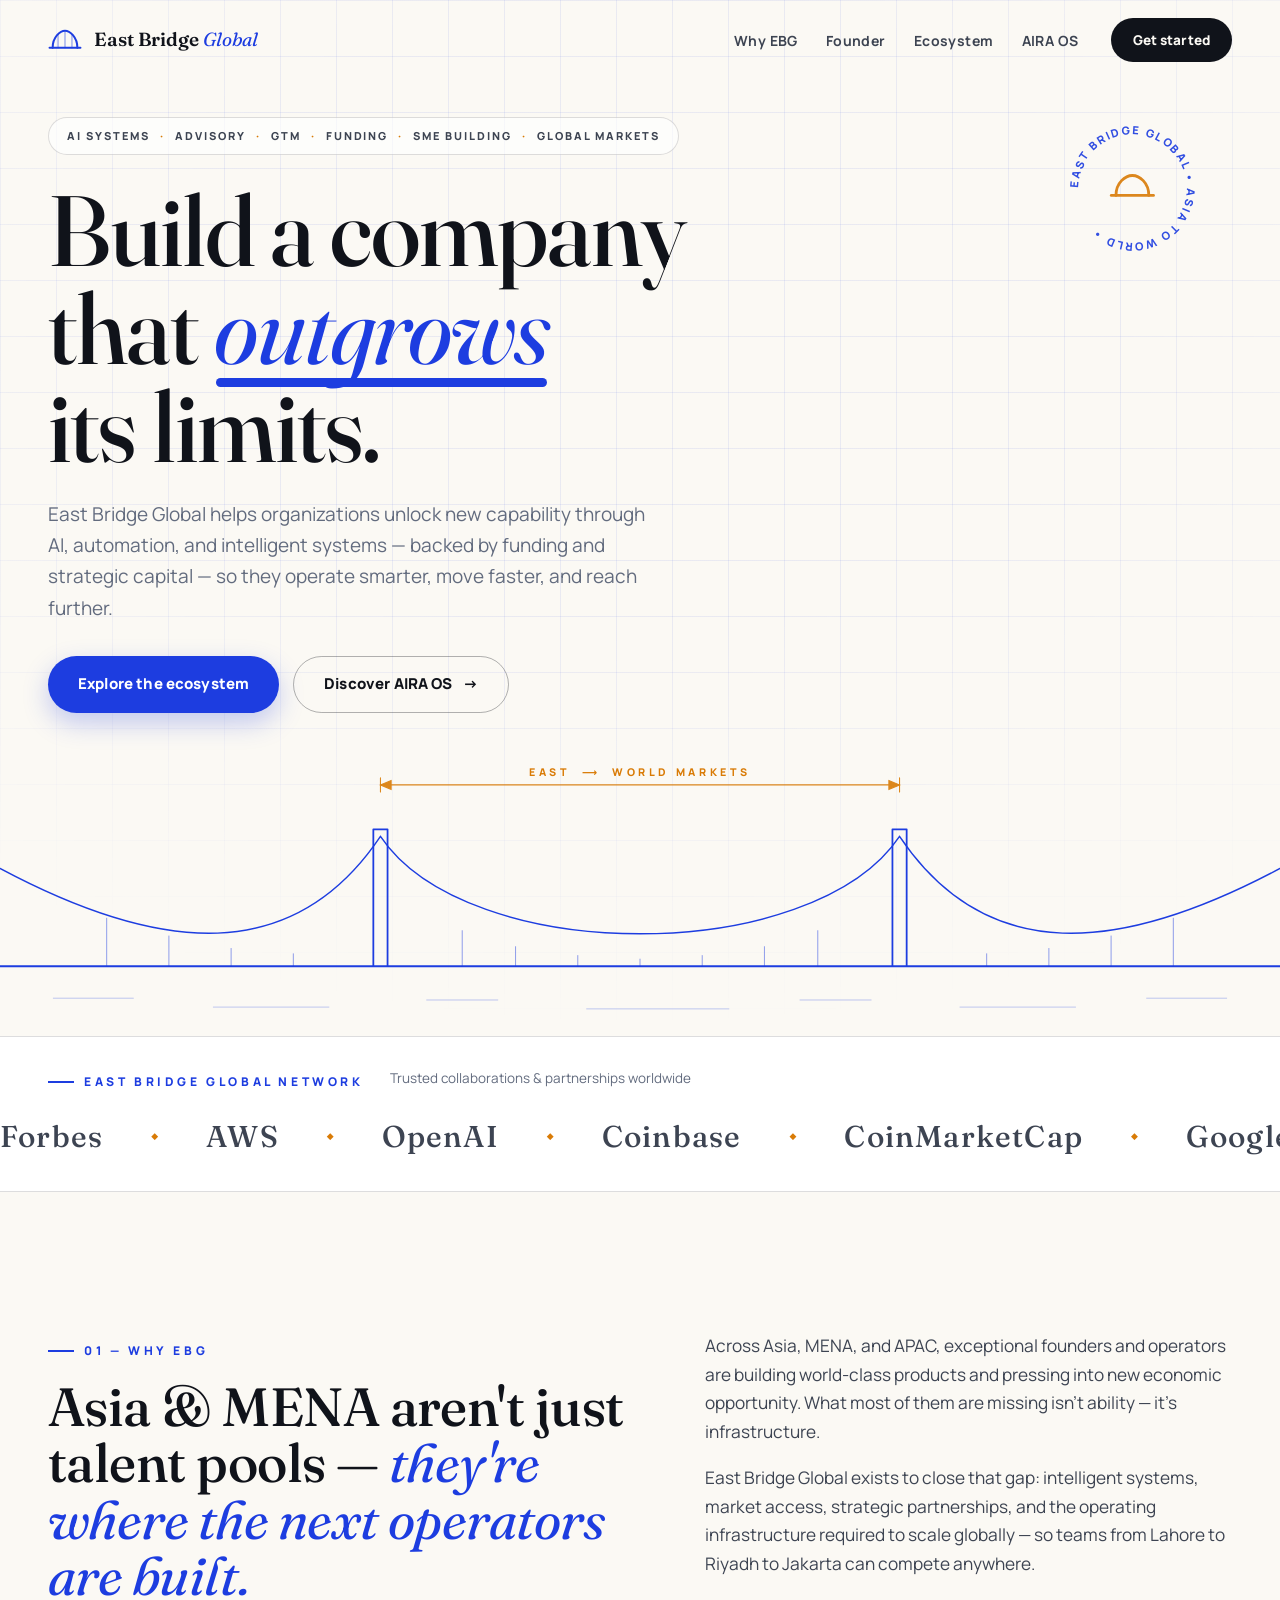
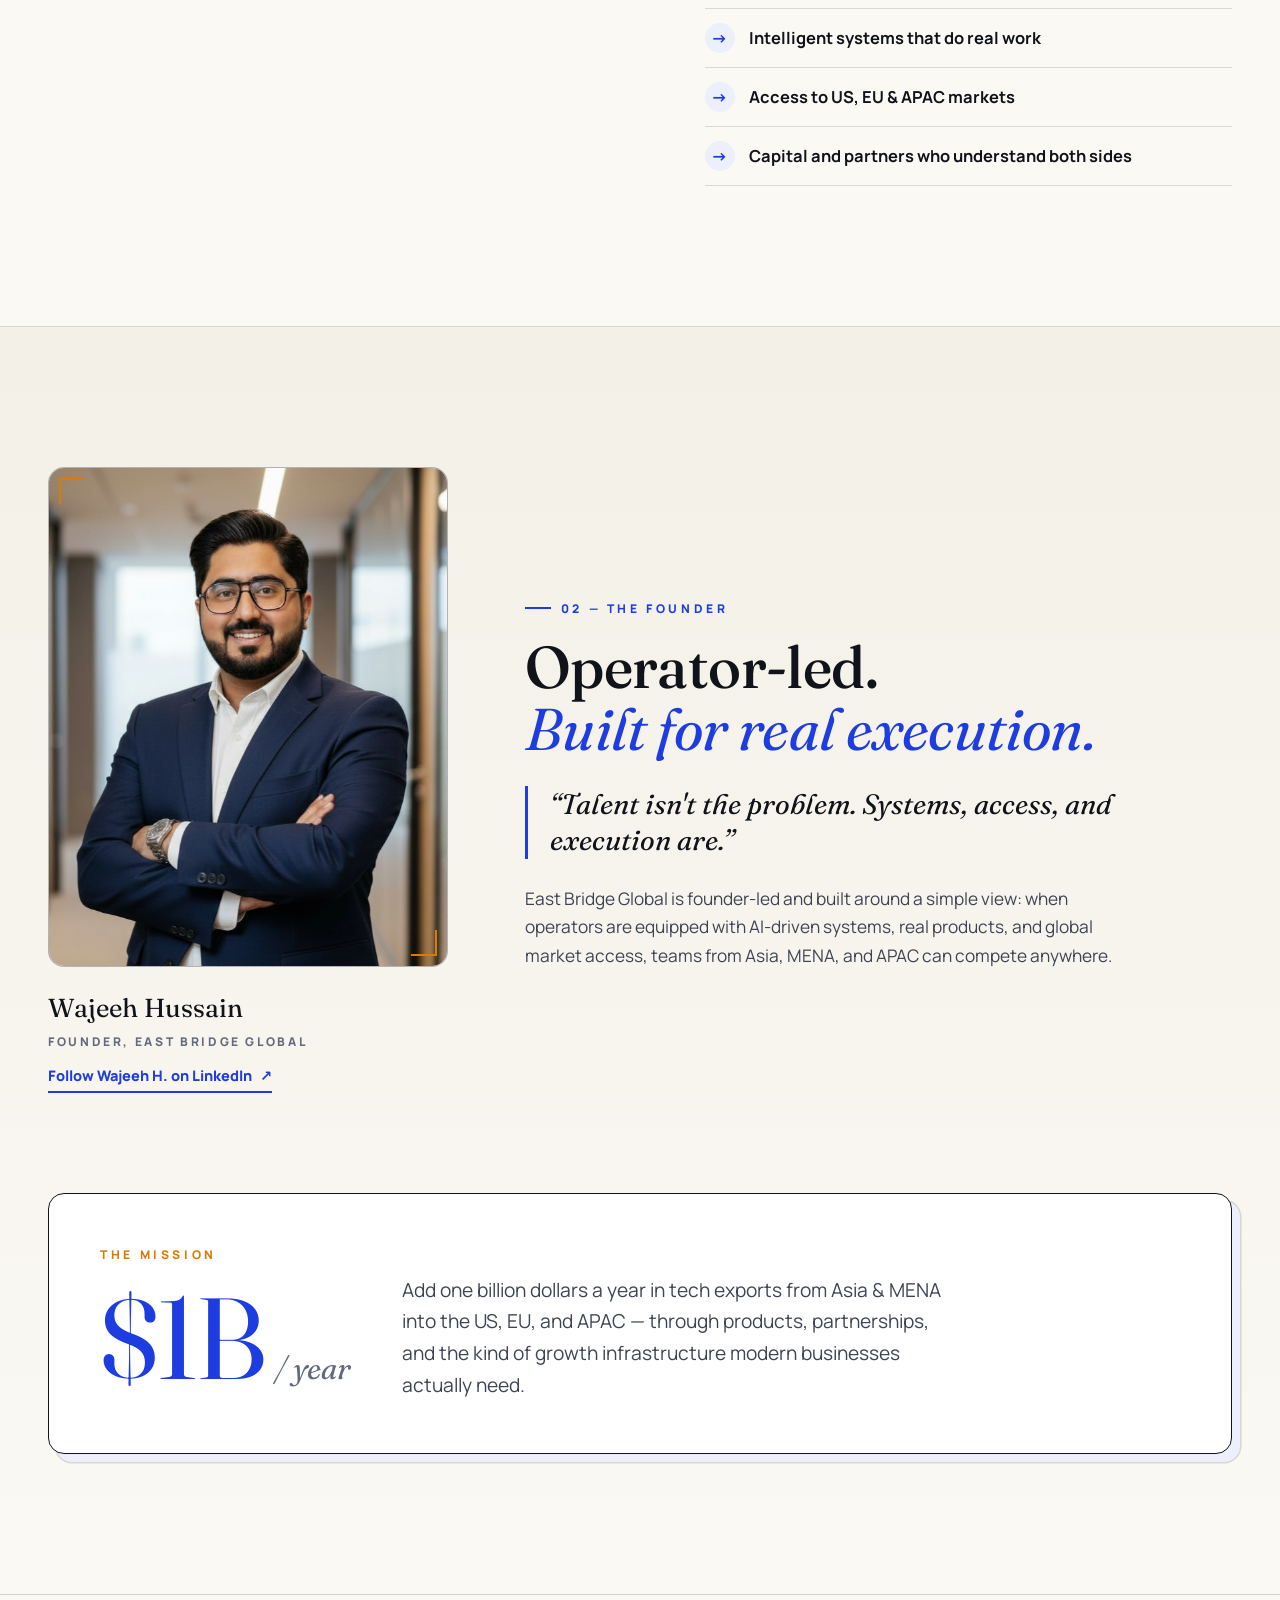
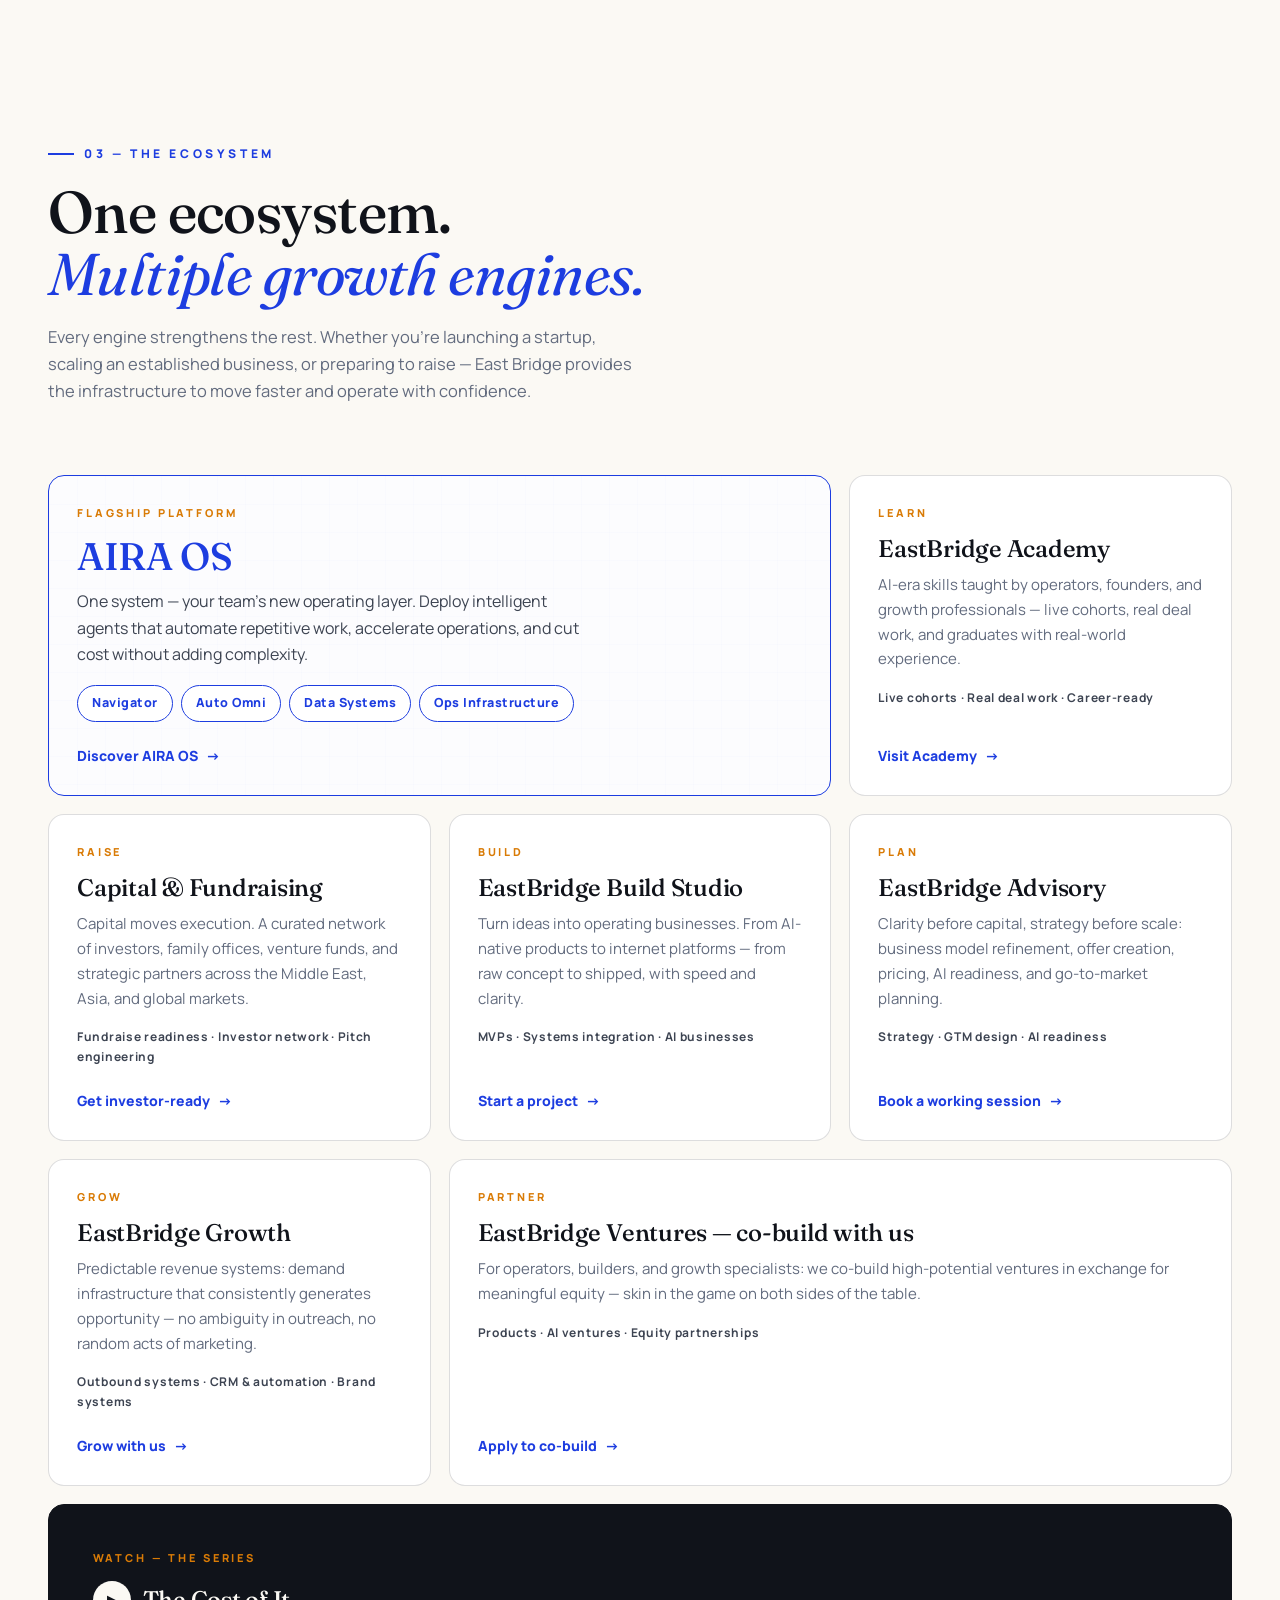
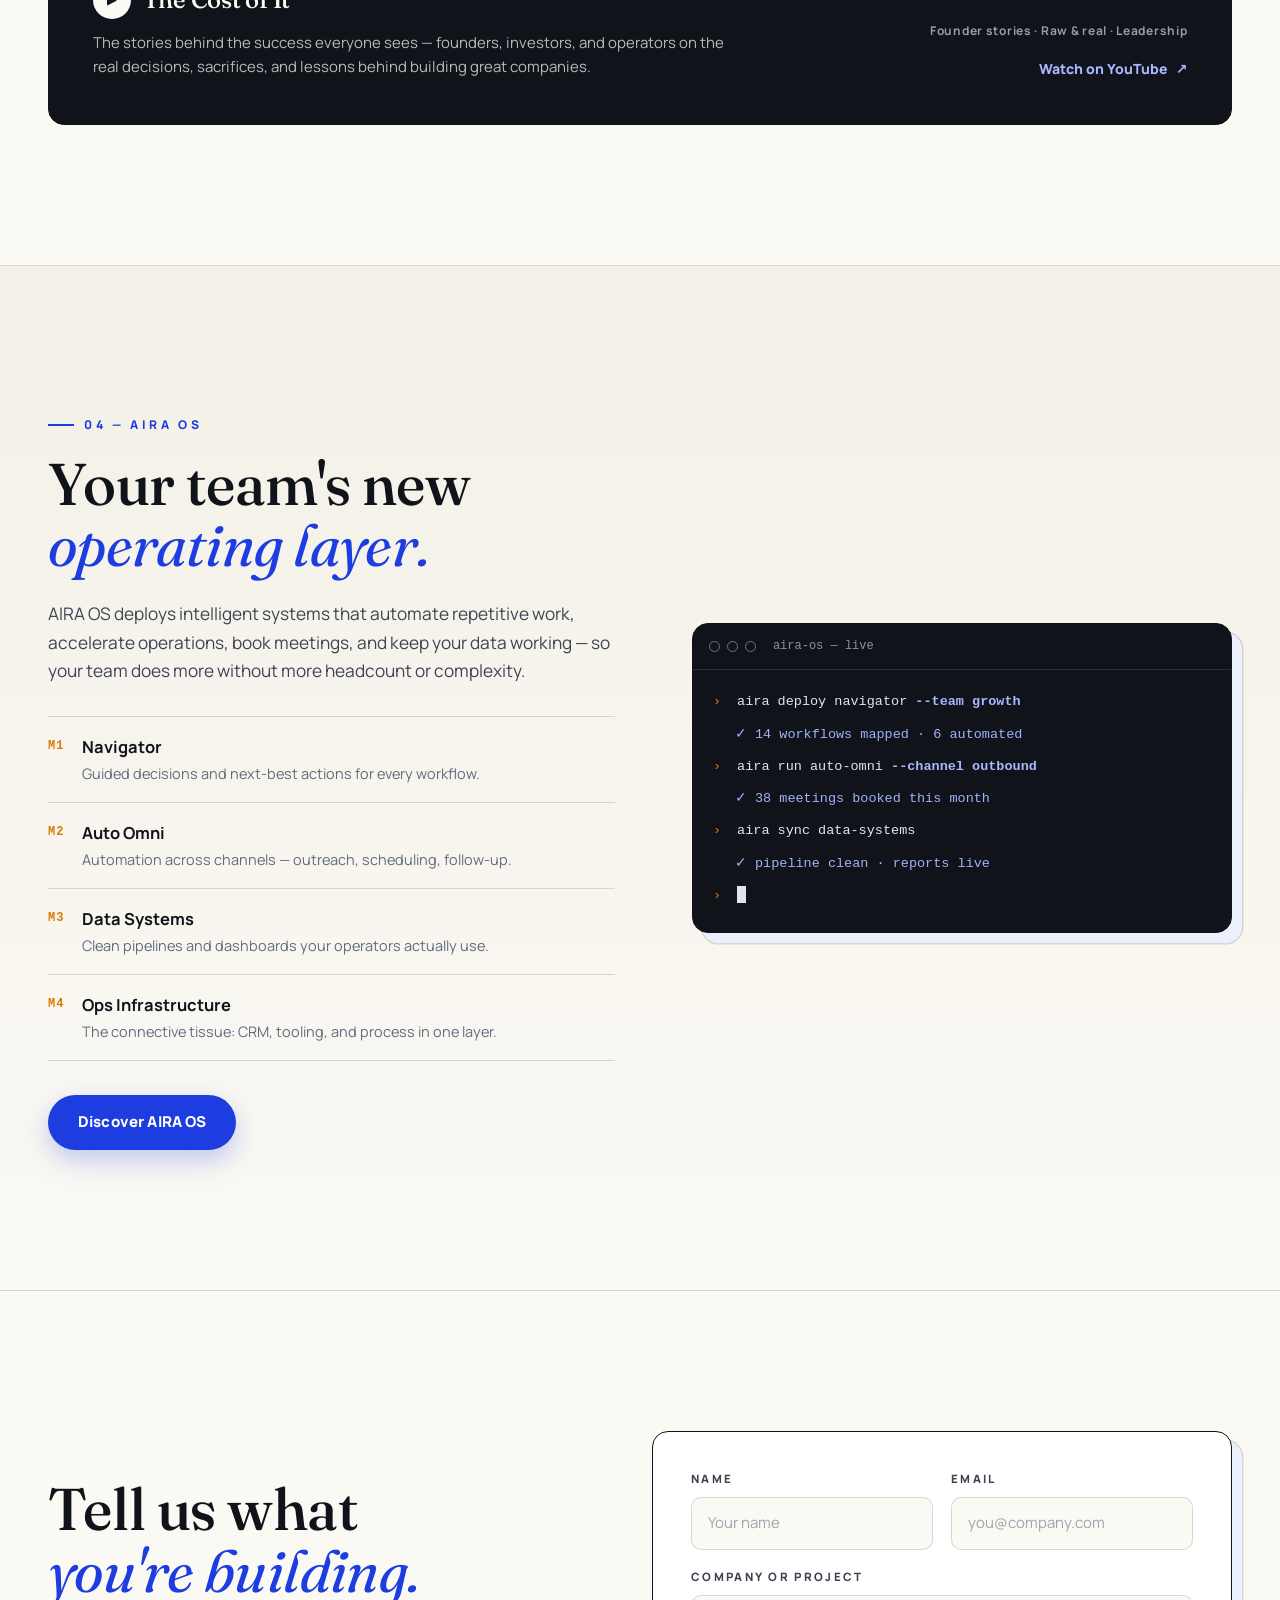
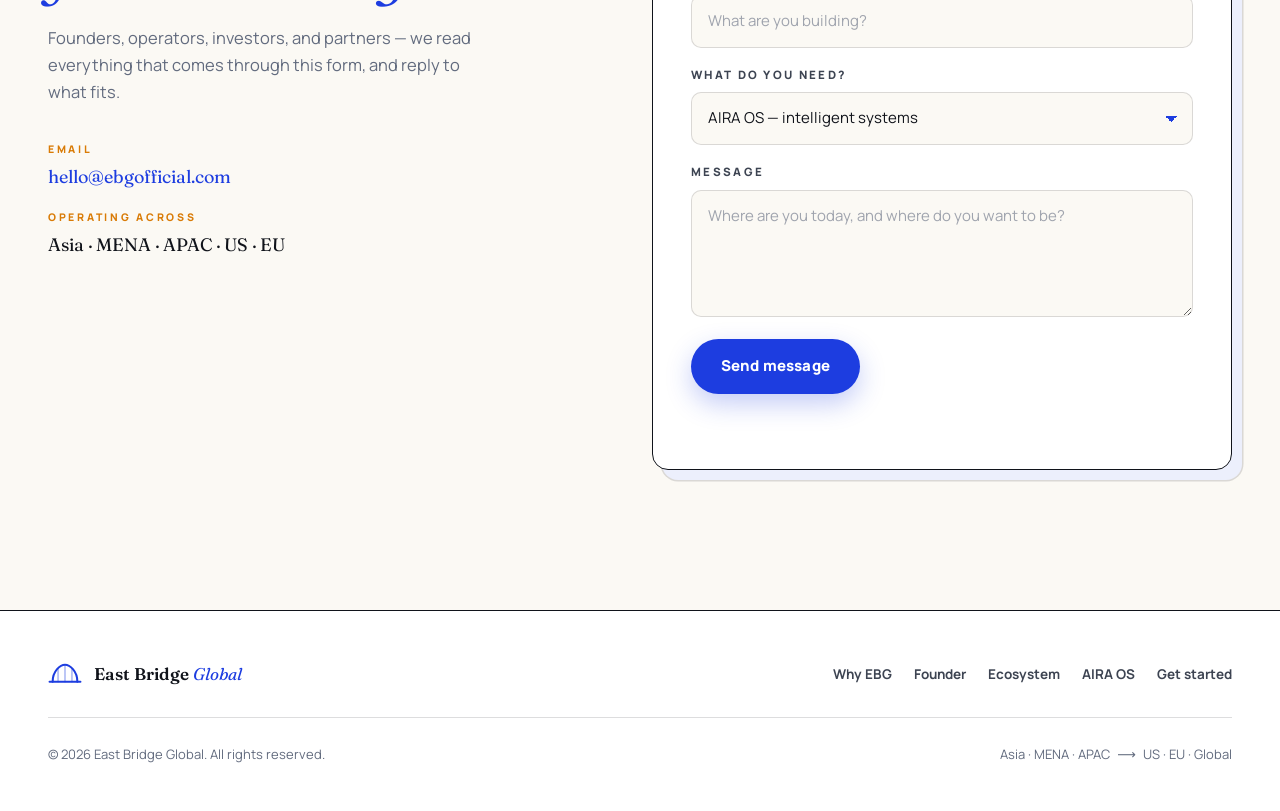
==== commit b56cd75d: "Add files via upload" ====
--- a/index.html
+++ b/index.html
@@ -3,27 +3,27 @@
 <head>
   <meta charset="utf-8">
   <meta name="viewport" content="width=device-width, initial-scale=1">
-  <title>East Bridge Global — Connecting Asia, MENA &amp; Global Founders to World Markets</title>
-  <meta name="description" content="East Bridge Global bridges founders, agencies, and capital from Asia, MENA &amp; APAC to US, EU, and global markets — through one ecosystem of ventures, academy, alliance, and growth programs.">
+  <title>East Bridge Global — Build a Company That Outgrows Its Limits</title>
+  <meta name="description" content="East Bridge Global helps organizations unlock new capability through AI, automation, and intelligent systems — backed by funding and strategic capital — connecting Asia, MENA &amp; APAC operators to US, EU, and global markets.">
   <link rel="canonical" href="https://ebgofficial.com/">
-  <meta name="theme-color" content="#070b14">
+  <meta name="theme-color" content="#fbf9f4">
 
   <meta property="og:type" content="website">
   <meta property="og:site_name" content="East Bridge Global">
-  <meta property="og:title" content="East Bridge Global — The bridge between emerging markets and the world">
-  <meta property="og:description" content="Founders, agencies, and capital from Asia, MENA &amp; APAC — bridged to US, EU, and global markets through ventures, academy, alliance, and growth.">
+  <meta property="og:title" content="East Bridge Global — Build a company that outgrows its limits">
+  <meta property="og:description" content="AI systems, advisory, capital, and global market access for operators from Asia, MENA &amp; APAC. One ecosystem, multiple growth engines.">
   <meta property="og:url" content="https://ebgofficial.com/">
   <meta property="og:image" content="https://ebgofficial.com/assets/img/og.png">
   <meta name="twitter:card" content="summary_large_image">
-  <meta name="twitter:title" content="East Bridge Global — The bridge between emerging markets and the world">
-  <meta name="twitter:description" content="One ecosystem — ventures, academy, alliance, growth — built to move founders across borders.">
+  <meta name="twitter:title" content="East Bridge Global — Build a company that outgrows its limits">
+  <meta name="twitter:description" content="One ecosystem, multiple growth engines: AIRA OS, Academy, Capital, Build Studio, Advisory, Growth, Ventures.">
   <meta name="twitter:image" content="https://ebgofficial.com/assets/img/og.png">
 
   <link rel="icon" href="assets/img/favicon.svg" type="image/svg+xml">
 
   <link rel="preconnect" href="https://fonts.googleapis.com">
   <link rel="preconnect" href="https://fonts.gstatic.com" crossorigin>
-  <link href="https://fonts.googleapis.com/css2?family=Fraunces:opsz,wght@9..144,400;9..144,500;9..144,600&family=Manrope:wght@400;500;600;700&display=swap" rel="stylesheet">
+  <link href="https://fonts.googleapis.com/css2?family=Fraunces:ital,opsz,wght@0,9..144,400;0,9..144,500;0,9..144,600;1,9..144,400;1,9..144,500&family=Manrope:wght@400;500;600;700;800&display=swap" rel="stylesheet">
 
   <link rel="stylesheet" href="assets/css/styles.css">
 
@@ -34,7 +34,7 @@
     "name": "East Bridge Global",
     "alternateName": "EBG",
     "url": "https://ebgofficial.com/",
-    "description": "East Bridge Global bridges founders, agencies, and capital from Asia, MENA & APAC to US, EU, and global markets.",
+    "description": "East Bridge Global helps organizations unlock new capability through AI, automation, and intelligent systems — backed by funding and strategic capital — connecting Asia, MENA & APAC operators to US, EU, and global markets.",
     "founder": { "@type": "Person", "name": "Wajeeh Hussain" }
   }
   </script>
@@ -43,27 +43,26 @@
 
   <a class="skip-link" href="#main">Skip to content</a>
 
-  <!-- ========== NAV ========== -->
+  <!-- ================= NAV ================= -->
   <header class="nav" id="top">
     <div class="nav__inner container">
       <a class="brand" href="#top" aria-label="East Bridge Global — home">
         <svg class="brand__mark" viewBox="0 0 44 44" fill="none" aria-hidden="true">
-          <path d="M6 32 C6 18 16 10 22 10 C28 10 38 18 38 32" stroke="currentColor" stroke-width="2.4" stroke-linecap="round"/>
-          <path d="M2 32 H42" stroke="currentColor" stroke-width="2.4" stroke-linecap="round"/>
-          <path d="M22 10 V32 M13 15.5 V32 M31 15.5 V32" stroke="currentColor" stroke-width="1.4" stroke-linecap="round" opacity=".55"/>
+          <path d="M6 32 C6 18 16 10 22 10 C28 10 38 18 38 32" stroke="currentColor" stroke-width="2.6" stroke-linecap="round"/>
+          <path d="M2 32 H42" stroke="currentColor" stroke-width="2.6" stroke-linecap="round"/>
+          <path d="M22 10 V32 M13 15.5 V32 M31 15.5 V32" stroke="currentColor" stroke-width="1.5" stroke-linecap="round" opacity=".5"/>
         </svg>
         <span class="brand__text">East Bridge <em>Global</em></span>
       </a>
 
       <nav class="nav__links" aria-label="Primary">
-        <a href="#thesis">Thesis</a>
+        <a href="#why">Why EBG</a>
+        <a href="#founder">Founder</a>
         <a href="#ecosystem">Ecosystem</a>
-        <a href="#bridge">The Bridge</a>
-        <a href="#markets">Markets</a>
-        <a href="#founder">Founder</a>
+        <a href="#aira">AIRA OS</a>
       </nav>
 
-      <a class="btn btn--gold nav__cta" href="#contact">Start the conversation</a>
+      <a class="btn btn--ink nav__cta" href="#contact">Get started</a>
 
       <button class="nav__toggle" type="button" aria-expanded="false" aria-controls="mobile-menu" aria-label="Open menu">
         <span></span><span></span>
@@ -74,312 +73,362 @@
   <!-- Mobile menu -->
   <div class="menu" id="mobile-menu" hidden>
     <nav class="menu__links" aria-label="Mobile">
-      <a href="#thesis"><small>01</small>Thesis</a>
-      <a href="#ecosystem"><small>02</small>Ecosystem</a>
-      <a href="#bridge"><small>03</small>The Bridge</a>
-      <a href="#markets"><small>04</small>Markets</a>
-      <a href="#founder"><small>05</small>Founder</a>
-      <a href="#contact"><small>06</small>Contact</a>
+      <a href="#why"><small>01</small>Why EBG</a>
+      <a href="#founder"><small>02</small>Founder</a>
+      <a href="#ecosystem"><small>03</small>Ecosystem</a>
+      <a href="#aira"><small>04</small>AIRA OS</a>
+      <a href="#contact"><small>05</small>Get started</a>
     </nav>
-    <p class="menu__foot">Asia · MENA · APAC&ensp;→&ensp;US · EU · Global</p>
+    <p class="menu__foot">Asia · MENA · APAC&ensp;⟶&ensp;US · EU · Global</p>
   </div>
 
   <main id="main">
 
-    <!-- ========== HERO ========== -->
+    <!-- ================= HERO ================= -->
     <section class="hero">
-      <div class="hero__bg" aria-hidden="true">
-        <svg class="hero__arcs" viewBox="0 0 1440 720" preserveAspectRatio="xMidYMax slice" fill="none">
-          <g class="arcset">
-            <path d="M120 720 A600 600 0 0 1 1320 720"/>
-            <path d="M240 720 A480 480 0 0 1 1200 720"/>
-            <path d="M360 720 A360 360 0 0 1 1080 720"/>
-            <path d="M480 720 A240 240 0 0 1 960 720"/>
-            <path d="M600 720 A120 120 0 0 1 840 720"/>
-          </g>
-          <g class="cables">
-            <path d="M720 720 L720 120"/>
-            <path d="M720 720 L430 155"/>
-            <path d="M720 720 L1010 155"/>
-            <path d="M720 720 L215 300"/>
-            <path d="M720 720 L1225 300"/>
-            <path d="M720 720 L90 480"/>
-            <path d="M720 720 L1350 480"/>
+      <div class="hero__grid" aria-hidden="true"></div>
+
+      <!-- Rotating stamp -->
+      <div class="stamp" aria-hidden="true">
+        <svg viewBox="0 0 120 120">
+          <defs>
+            <path id="stamp-circle" d="M60,60 m-46,0 a46,46 0 1,1 92,0 a46,46 0 1,1 -92,0"/>
+          </defs>
+          <text class="stamp__text">
+            <textPath href="#stamp-circle">EAST BRIDGE GLOBAL&#160;•&#160;ASIA TO WORLD&#160;•&#160;</textPath>
+          </text>
+          <g class="stamp__glyph">
+            <path d="M46 66 C46 55 54 49 60 49 C66 49 74 55 74 66" stroke="currentColor" stroke-width="2.4" fill="none" stroke-linecap="round"/>
+            <path d="M42 66 H78" stroke="currentColor" stroke-width="2.4" stroke-linecap="round"/>
           </g>
         </svg>
-        <div class="hero__glow"></div>
       </div>
 
       <div class="container hero__content">
-        <p class="eyebrow reveal">East Bridge Global</p>
+        <p class="hero__badge reveal">
+          <span>AI systems</span><i>·</i><span>Advisory</span><i>·</i><span>GTM</span><i>·</i><span>Funding</span><i>·</i><span>SME building</span><i>·</i><span>Global markets</span>
+        </p>
         <h1 class="hero__title reveal d1">
-          The bridge between<br>
-          <em>emerging markets</em><br>
-          and the world.
+          Build a company<br>
+          that <em class="u-draw">outgrows</em><br>
+          its limits.
         </h1>
         <p class="hero__sub reveal d2">
-          We connect founders, agencies, and capital from Asia, MENA&nbsp;&amp;&nbsp;APAC
-          to the US, EU, and global markets — one ecosystem of ventures, academy,
-          alliance, and growth.
+          East Bridge Global helps organizations unlock new capability through
+          AI, automation, and intelligent systems — backed by funding and
+          strategic capital — so they operate smarter, move faster, and reach
+          further.
         </p>
         <div class="hero__actions reveal d3">
-          <a class="btn btn--gold" href="#contact">Partner with EBG</a>
-          <a class="btn btn--ghost" href="#ecosystem">Explore the ecosystem<span class="btn__arrow" aria-hidden="true">→</span></a>
-        </div>
-      </div>
-
-      <div class="hero__strip reveal d4">
-        <div class="container hero__facts">
-          <p><small>From</small>Asia · MENA · APAC</p>
-          <span class="hero__facts-arrow" aria-hidden="true">⟶</span>
-          <p><small>To</small>US · EU · Global</p>
-          <p class="hero__facts-who"><small>Moving</small>Founders · Agencies · Capital</p>
-        </div>
-      </div>
-    </section>
-
-    <!-- ========== MARQUEE ========== -->
-    <div class="marquee" aria-hidden="true">
-      <div class="marquee__track">
-        <span>Dubai</span><i>◆</i><span>Riyadh</span><i>◆</i><span>Karachi</span><i>◆</i><span>Singapore</span><i>◆</i><span>Kuala Lumpur</span><i>◆</i><span>Jakarta</span><i>◆</i><span>Doha</span><i>◆</i><span>London</span><i>◆</i><span>Berlin</span><i>◆</i><span>Amsterdam</span><i>◆</i><span>New York</span><i>◆</i><span>Toronto</span><i>◆</i><span>San Francisco</span><i>◆</i><span>Sydney</span><i>◆</i>
-        <span>Dubai</span><i>◆</i><span>Riyadh</span><i>◆</i><span>Karachi</span><i>◆</i><span>Singapore</span><i>◆</i><span>Kuala Lumpur</span><i>◆</i><span>Jakarta</span><i>◆</i><span>Doha</span><i>◆</i><span>London</span><i>◆</i><span>Berlin</span><i>◆</i><span>Amsterdam</span><i>◆</i><span>New York</span><i>◆</i><span>Toronto</span><i>◆</i><span>San Francisco</span><i>◆</i><span>Sydney</span><i>◆</i>
-      </div>
-    </div>
-
-    <!-- ========== THESIS ========== -->
-    <section class="section section--light" id="thesis">
+          <a class="btn btn--cobalt" href="#ecosystem">Explore the ecosystem</a>
+          <a class="btn btn--outline" href="#aira">Discover AIRA OS<span class="btn__arrow" aria-hidden="true">→</span></a>
+        </div>
+      </div>
+
+      <!-- Blueprint bridge drawing -->
+      <div class="hero__blueprint" aria-hidden="true">
+        <svg viewBox="0 0 1440 330" preserveAspectRatio="xMidYMax meet" fill="none">
+          <!-- deck -->
+          <path class="bp bp-deck" d="M0 250 H1440"/>
+          <!-- towers -->
+          <path class="bp bp-tower" d="M420 250 V96 M436 250 V96 M420 96 H436"/>
+          <path class="bp bp-tower" d="M1004 250 V96 M1020 250 V96 M1004 96 H1020"/>
+          <!-- main cables -->
+          <path class="bp bp-cable" d="M0 140 C 180 236, 330 250, 428 104 C 526 250, 914 250, 1012 104 C 1110 250, 1260 236, 1440 140"/>
+          <!-- hangers -->
+          <g class="bp bp-hangers">
+            <path d="M120 196 V250"/><path d="M190 216 V250"/><path d="M260 230 V250"/><path d="M330 236 V250"/>
+            <path d="M520 210 V250"/><path d="M580 228 V250"/><path d="M650 238 V250"/><path d="M720 242 V250"/>
+            <path d="M790 238 V250"/><path d="M860 228 V250"/><path d="M920 210 V250"/>
+            <path d="M1110 236 V250"/><path d="M1180 230 V250"/><path d="M1250 216 V250"/><path d="M1320 196 V250"/>
+          </g>
+          <!-- water ticks -->
+          <g class="bp bp-water">
+            <path d="M60 286 H150"/><path d="M240 296 H370"/><path d="M480 288 H560"/>
+            <path d="M660 298 H820"/><path d="M900 288 H980"/><path d="M1080 296 H1210"/><path d="M1290 286 H1380"/>
+          </g>
+          <!-- dimension line -->
+          <g class="bp bp-dim">
+            <path d="M428 46 H1012"/>
+            <path d="M428 38 V54 M1012 38 V54"/>
+            <path d="M428 46 l12 -5 v10 z" fill="currentColor" stroke="none"/>
+            <path d="M1012 46 l-12 -5 v10 z" fill="currentColor" stroke="none"/>
+          </g>
+          <text class="bp-label" x="720" y="36" text-anchor="middle">EAST&#160;&#160;⟶&#160;&#160;WORLD MARKETS</text>
+        </svg>
+      </div>
+    </section>
+
+    <!-- ================= NETWORK ================= -->
+    <section class="network" aria-label="East Bridge Global network">
+      <div class="container network__head reveal">
+        <p class="eyebrow">East Bridge Global Network</p>
+        <p class="network__sub">Trusted collaborations &amp; partnerships worldwide</p>
+      </div>
+      <div class="network__marquee" aria-hidden="true">
+        <div class="network__track">
+          <span>Forbes</span><i>◆</i><span>AWS</span><i>◆</i><span>OpenAI</span><i>◆</i><span>Coinbase</span><i>◆</i><span>CoinMarketCap</span><i>◆</i><span>Google Partner</span><i>◆</i>
+          <span>Forbes</span><i>◆</i><span>AWS</span><i>◆</i><span>OpenAI</span><i>◆</i><span>Coinbase</span><i>◆</i><span>CoinMarketCap</span><i>◆</i><span>Google Partner</span><i>◆</i>
+        </div>
+      </div>
+    </section>
+
+    <!-- ================= WHY ================= -->
+    <section class="section" id="why">
+      <div class="container why">
+        <div class="why__left reveal">
+          <p class="eyebrow">01 — Why EBG</p>
+          <h2 class="h2">
+            Asia &amp; MENA aren't just talent pools — <em>they're where the next
+            operators are built.</em>
+          </h2>
+        </div>
+        <div class="why__right">
+          <p class="reveal d1">
+            Across Asia, MENA, and APAC, exceptional founders and operators are
+            building world-class products and pressing into new economic
+            opportunity. What most of them are missing isn't ability — it's
+            infrastructure.
+          </p>
+          <p class="reveal d2">
+            East Bridge Global exists to close that gap: intelligent systems,
+            market access, strategic partnerships, and the operating
+            infrastructure required to scale globally — so teams from Lahore to
+            Riyadh to Jakarta can compete anywhere.
+          </p>
+          <ul class="why__list reveal d3">
+            <li><span class="tick" aria-hidden="true">→</span>Intelligent systems that do real work</li>
+            <li><span class="tick" aria-hidden="true">→</span>Access to US, EU &amp; APAC markets</li>
+            <li><span class="tick" aria-hidden="true">→</span>Capital and partners who understand both sides</li>
+          </ul>
+        </div>
+      </div>
+    </section>
+
+    <!-- ================= FOUNDER ================= -->
+    <section class="section section--tint" id="founder">
+      <div class="container founder">
+        <figure class="founder__card reveal">
+          <div class="founder__frame">
+            <img src="assets/img/founder.jpg" alt="Wajeeh Hussain, founder of East Bridge Global" onerror="this.closest('.founder__frame').classList.add('no-photo'); this.remove();">
+            <div class="founder__monogram" aria-hidden="true"><span>WH</span></div>
+            <span class="founder__corner founder__corner--tl" aria-hidden="true"></span>
+            <span class="founder__corner founder__corner--br" aria-hidden="true"></span>
+          </div>
+          <figcaption>
+            <p class="founder__name">Wajeeh Hussain</p>
+            <p class="founder__role">Founder, East Bridge Global</p>
+            <a class="link-line" href="https://www.linkedin.com/in/wajeehulhussain" target="_blank" rel="noopener">Follow Wajeeh H. on LinkedIn<span aria-hidden="true">↗</span></a>
+          </figcaption>
+        </figure>
+
+        <div class="founder__text">
+          <p class="eyebrow reveal">02 — The founder</p>
+          <h2 class="h2 reveal d1">Operator-led.<br><em>Built for real execution.</em></h2>
+          <blockquote class="founder__quote reveal d2">
+            “Talent isn't the problem. Systems, access, and execution are.”
+          </blockquote>
+          <p class="reveal d3">
+            East Bridge Global is founder-led and built around a simple view:
+            when operators are equipped with AI-driven systems, real products,
+            and global market access, teams from Asia, MENA, and APAC can
+            compete anywhere.
+          </p>
+        </div>
+      </div>
+
+      <div class="container mission reveal">
+        <p class="mission__label">The mission</p>
+        <p class="mission__stat"><span class="mission__num">$1B</span><span class="mission__per">/ year</span></p>
+        <p class="mission__copy">
+          Add one billion dollars a year in tech exports from Asia &amp; MENA into
+          the US, EU, and APAC — through products, partnerships, and the kind of
+          growth infrastructure modern businesses actually need.
+        </p>
+      </div>
+    </section>
+
+    <!-- ================= ECOSYSTEM ================= -->
+    <section class="section" id="ecosystem">
       <div class="container">
         <div class="section__head reveal">
-          <p class="eyebrow eyebrow--dark">01 — The thesis</p>
-        </div>
-        <div class="thesis">
-          <h2 class="thesis__title reveal">Talent is everywhere.<br><em>Access is not.</em></h2>
-          <div class="thesis__body">
-            <p class="reveal d1">
-              The next generation of great companies is being built in Karachi and
-              Dubai, in Riyadh, Jakarta, and Singapore. What those builders lack is
-              not ambition or ability — it's a bridge: distribution in Western
-              markets, capital that understands both sides, and operators who have
-              made the crossing before.
-            </p>
-            <p class="reveal d2">
-              East Bridge Global exists to be that bridge. One ecosystem — ventures,
-              academy, alliance, and growth — built to move founders, agencies, and
-              capital across borders with confidence, and to turn regional momentum
-              into global market share.
-            </p>
-            <a class="link-line reveal d3" href="#bridge">See how the crossing works<span aria-hidden="true">→</span></a>
-          </div>
-        </div>
-      </div>
-    </section>
-
-    <!-- ========== ECOSYSTEM ========== -->
-    <section class="section section--dark" id="ecosystem">
-      <div class="container">
-        <div class="section__head section__head--split reveal">
-          <div>
-            <p class="eyebrow">02 — The ecosystem</p>
-            <h2 class="section__title">Four programs.<br><em>One crossing.</em></h2>
-          </div>
+          <p class="eyebrow">03 — The ecosystem</p>
+          <h2 class="h2">One ecosystem.<br><em>Multiple growth engines.</em></h2>
           <p class="section__lede">
-            Each pillar of EBG solves one part of going global. Together, they take a
-            company from regional operator to world-market contender.
+            Every engine strengthens the rest. Whether you're launching a
+            startup, scaling an established business, or preparing to raise —
+            East Bridge provides the infrastructure to move faster and operate
+            with confidence.
           </p>
         </div>
 
-        <div class="pillars">
-          <article class="pillar reveal">
-            <p class="pillar__num">01</p>
-            <h3 class="pillar__name">EBG <em>Ventures</em></h3>
-            <p class="pillar__desc">
-              Co-building and backing cross-border companies. We partner with
-              founders early — sharpening the product, the story, and the path to
-              global revenue.
-            </p>
-            <p class="pillar__tag">Venture studio · Early partnership</p>
-          </article>
-
-          <article class="pillar reveal d1">
-            <p class="pillar__num">02</p>
-            <h3 class="pillar__name">EBG <em>Academy</em></h3>
-            <p class="pillar__desc">
-              Playbooks, cohorts, and hands-on training that turn regional operators
-              into world-market founders — positioning, pricing, compliance, GTM.
-            </p>
-            <p class="pillar__tag">Education · Founder cohorts</p>
-          </article>
-
-          <article class="pillar reveal d2">
-            <p class="pillar__num">03</p>
-            <h3 class="pillar__name">EBG <em>Alliance</em></h3>
-            <p class="pillar__desc">
-              A vetted network of agencies, operators, and partners across three
-              continents — so every market entry lands with local knowledge and
-              trusted execution.
-            </p>
-            <p class="pillar__tag">Partner network · Distribution</p>
-          </article>
-
-          <article class="pillar reveal d3">
-            <p class="pillar__num">04</p>
-            <h3 class="pillar__name">EBG <em>Growth</em></h3>
-            <p class="pillar__desc">
-              Demand, partnerships, and expansion programs that take proven products
-              into the US, EU, and beyond — measured in pipeline, not promises.
-            </p>
-            <p class="pillar__tag">Go-to-market · Expansion</p>
-          </article>
-        </div>
-      </div>
-    </section>
-
-    <!-- ========== THE BRIDGE (process) ========== -->
-    <section class="section section--light" id="bridge">
-      <div class="container">
-        <div class="section__head section__head--split reveal">
-          <div>
-            <p class="eyebrow eyebrow--dark">03 — The bridge</p>
-            <h2 class="section__title section__title--dark">How the<br><em>crossing works.</em></h2>
-          </div>
-          <p class="section__lede section__lede--dark">
-            No vanity roadmaps. A clear starting line, a built crossing, and a
-            compounding path on the other side.
-          </p>
-        </div>
-
-        <ol class="steps">
-          <li class="step reveal">
-            <div class="step__marker"><span>01</span></div>
-            <div class="step__body">
-              <h3>Assess</h3>
-              <p>
-                We map where you are — product maturity, market fit, capital
-                position, and global readiness — and where the crossing should land.
+        <div class="bento">
+          <!-- AIRA OS — featured -->
+          <a class="card card--feature reveal" href="#aira">
+            <p class="card__kicker">Flagship platform</p>
+            <h3 class="card__title">AIRA OS</h3>
+            <p class="card__desc">
+              One system — your team's new operating layer. Deploy intelligent
+              agents that automate repetitive work, accelerate operations, and
+              cut cost without adding complexity.
+            </p>
+            <ul class="card__modules" aria-label="AIRA OS modules">
+              <li>Navigator</li><li>Auto Omni</li><li>Data Systems</li><li>Ops Infrastructure</li>
+            </ul>
+            <span class="card__cta">Discover AIRA OS<span aria-hidden="true">→</span></span>
+          </a>
+
+          <a class="card reveal d1" href="#contact">
+            <p class="card__kicker">Learn</p>
+            <h3 class="card__title">EastBridge Academy</h3>
+            <p class="card__desc">
+              AI-era skills taught by operators, founders, and growth
+              professionals — live cohorts, real deal work, and graduates with
+              real-world experience.
+            </p>
+            <p class="card__tags">Live cohorts · Real deal work · Career-ready</p>
+            <span class="card__cta">Visit Academy<span aria-hidden="true">→</span></span>
+          </a>
+
+          <a class="card reveal" href="#contact">
+            <p class="card__kicker">Raise</p>
+            <h3 class="card__title">Capital &amp; Fundraising</h3>
+            <p class="card__desc">
+              Capital moves execution. A curated network of investors, family
+              offices, venture funds, and strategic partners across the Middle
+              East, Asia, and global markets.
+            </p>
+            <p class="card__tags">Fundraise readiness · Investor network · Pitch engineering</p>
+            <span class="card__cta">Get investor-ready<span aria-hidden="true">→</span></span>
+          </a>
+
+          <a class="card reveal d1" href="#contact">
+            <p class="card__kicker">Build</p>
+            <h3 class="card__title">EastBridge Build Studio</h3>
+            <p class="card__desc">
+              Turn ideas into operating businesses. From AI-native products to
+              internet platforms — from raw concept to shipped, with speed and
+              clarity.
+            </p>
+            <p class="card__tags">MVPs · Systems integration · AI businesses</p>
+            <span class="card__cta">Start a project<span aria-hidden="true">→</span></span>
+          </a>
+
+          <a class="card reveal d2" href="#contact">
+            <p class="card__kicker">Plan</p>
+            <h3 class="card__title">EastBridge Advisory</h3>
+            <p class="card__desc">
+              Clarity before capital, strategy before scale: business model
+              refinement, offer creation, pricing, AI readiness, and
+              go-to-market planning.
+            </p>
+            <p class="card__tags">Strategy · GTM design · AI readiness</p>
+            <span class="card__cta">Book a working session<span aria-hidden="true">→</span></span>
+          </a>
+
+          <a class="card reveal" href="#contact">
+            <p class="card__kicker">Grow</p>
+            <h3 class="card__title">EastBridge Growth</h3>
+            <p class="card__desc">
+              Predictable revenue systems: demand infrastructure that
+              consistently generates opportunity — no ambiguity in outreach, no
+              random acts of marketing.
+            </p>
+            <p class="card__tags">Outbound systems · CRM &amp; automation · Brand systems</p>
+            <span class="card__cta">Grow with us<span aria-hidden="true">→</span></span>
+          </a>
+
+          <a class="card card--wide reveal d1" href="#contact">
+            <p class="card__kicker">Partner</p>
+            <h3 class="card__title">EastBridge Ventures — co-build with us</h3>
+            <p class="card__desc">
+              For operators, builders, and growth specialists: we co-build
+              high-potential ventures in exchange for meaningful equity — skin
+              in the game on both sides of the table.
+            </p>
+            <p class="card__tags">Products · AI ventures · Equity partnerships</p>
+            <span class="card__cta">Apply to co-build<span aria-hidden="true">→</span></span>
+          </a>
+
+          <a class="card card--ink card--full reveal d2" href="https://www.youtube.com/@EastBridgeGlobal" target="_blank" rel="noopener">
+            <div class="card__full-main">
+              <p class="card__kicker">Watch — the series</p>
+              <h3 class="card__title"><span class="card__play" aria-hidden="true">▶</span>The Cost of It</h3>
+              <p class="card__desc">
+                The stories behind the success everyone sees — founders,
+                investors, and operators on the real decisions, sacrifices, and
+                lessons behind building great companies.
               </p>
             </div>
-          </li>
-          <li class="step reveal d1">
-            <div class="step__marker"><span>02</span></div>
-            <div class="step__body">
-              <h3>Bridge</h3>
-              <p>
-                We build your entry: market setup, positioning for Western buyers,
-                alliance introductions, and the first commercial motions on the
-                ground.
-              </p>
+            <div class="card__full-side">
+              <p class="card__tags">Founder stories · Raw &amp; real · Leadership</p>
+              <span class="card__cta">Watch on YouTube<span aria-hidden="true">↗</span></span>
             </div>
-          </li>
-          <li class="step reveal d2">
-            <div class="step__marker"><span>03</span></div>
-            <div class="step__body">
-              <h3>Scale</h3>
-              <p>
-                We compound what works — growth programs, alliance distribution, and
-                capital connections that turn market entry into market share.
-              </p>
+          </a>
+        </div>
+      </div>
+    </section>
+
+    <!-- ================= AIRA OS ================= -->
+    <section class="section section--tint" id="aira">
+      <div class="container aira">
+        <div class="aira__text">
+          <p class="eyebrow reveal">04 — AIRA OS</p>
+          <h2 class="h2 reveal d1">Your team's new<br><em>operating layer.</em></h2>
+          <p class="reveal d2">
+            AIRA OS deploys intelligent systems that automate repetitive work,
+            accelerate operations, book meetings, and keep your data working —
+            so your team does more without more headcount or complexity.
+          </p>
+          <ul class="aira__modules reveal d3">
+            <li>
+              <span class="aira__module-num">M1</span>
+              <div><strong>Navigator</strong><p>Guided decisions and next-best actions for every workflow.</p></div>
+            </li>
+            <li>
+              <span class="aira__module-num">M2</span>
+              <div><strong>Auto Omni</strong><p>Automation across channels — outreach, scheduling, follow-up.</p></div>
+            </li>
+            <li>
+              <span class="aira__module-num">M3</span>
+              <div><strong>Data Systems</strong><p>Clean pipelines and dashboards your operators actually use.</p></div>
+            </li>
+            <li>
+              <span class="aira__module-num">M4</span>
+              <div><strong>Ops Infrastructure</strong><p>The connective tissue: CRM, tooling, and process in one layer.</p></div>
+            </li>
+          </ul>
+          <div class="hero__actions reveal d4">
+            <a class="btn btn--cobalt" href="#contact">Discover AIRA OS</a>
+          </div>
+        </div>
+
+        <div class="aira__console reveal d2" aria-hidden="true">
+          <div class="console">
+            <div class="console__bar"><span></span><span></span><span></span><p>aira-os — live</p></div>
+            <div class="console__body">
+              <p class="console__line"><i>›</i> aira deploy navigator <b>--team growth</b></p>
+              <p class="console__line ok">✓ 14 workflows mapped · 6 automated</p>
+              <p class="console__line"><i>›</i> aira run auto-omni <b>--channel outbound</b></p>
+              <p class="console__line ok">✓ 38 meetings booked this month</p>
+              <p class="console__line"><i>›</i> aira sync data-systems</p>
+              <p class="console__line ok">✓ pipeline clean · reports live</p>
+              <p class="console__line cursor"><i>›</i> <span class="caret"></span></p>
             </div>
-          </li>
-        </ol>
-      </div>
-    </section>
-
-    <!-- ========== MARKETS ========== -->
-    <section class="section section--dark section--markets" id="markets">
-      <div class="container">
-        <div class="section__head reveal">
-          <p class="eyebrow">04 — Markets</p>
-          <h2 class="section__title">East to west,<br><em>and back again.</em></h2>
-        </div>
-
-        <div class="map reveal d1" role="img" aria-label="Stylized map showing routes bridging Eastern hubs — Karachi, Dubai, Riyadh, Singapore, Jakarta — with Western markets — New York, London, Berlin, Toronto.">
-          <svg viewBox="0 0 1200 460" fill="none" preserveAspectRatio="xMidYMid meet" aria-hidden="true">
-            <g class="map__dots">
-              <circle cx="150" cy="200" r="5"/><circle cx="235" cy="150" r="5"/>
-              <circle cx="300" cy="235" r="5"/><circle cx="205" cy="300" r="5"/>
-              <circle cx="950" cy="235" r="5"/><circle cx="1035" cy="170" r="5"/>
-              <circle cx="900" cy="320" r="5"/><circle cx="1060" cy="300" r="5"/>
-            </g>
-            <g class="map__routes">
-              <path d="M300 235 C 480 40, 760 40, 950 235"/>
-              <path d="M205 300 C 430 120, 740 130, 1035 170"/>
-              <path d="M235 150 C 500 -10, 800 60, 1060 300"/>
-              <path d="M150 200 C 420 380, 700 400, 900 320"/>
-            </g>
-            <g class="map__labels-west">
-              <text x="150" y="182">New York</text>
-              <text x="235" y="132">Toronto</text>
-              <text x="300" y="217">London</text>
-              <text x="205" y="336">Berlin</text>
-            </g>
-            <g class="map__labels-east">
-              <text x="950" y="217">Dubai</text>
-              <text x="1035" y="152">Riyadh</text>
-              <text x="900" y="356">Karachi</text>
-              <text x="1060" y="336">Singapore</text>
-            </g>
-          </svg>
-        </div>
-
-        <div class="map__legend reveal d2">
-          <p><small>Origin markets</small>Pakistan · GCC · Southeast Asia · South Asia · MENA</p>
-          <p><small>Destination markets</small>United States · United Kingdom · European Union · Canada · Australia</p>
-          <p><small>What moves</small>Companies · Services · Talent · Capital</p>
-        </div>
-      </div>
-    </section>
-
-    <!-- ========== FOUNDER ========== -->
-    <section class="section section--light" id="founder">
-      <div class="container founder">
-        <div class="founder__card reveal">
-          <div class="founder__monogram" aria-hidden="true">
-            <svg viewBox="0 0 44 44" fill="none">
-              <path d="M6 32 C6 18 16 10 22 10 C28 10 38 18 38 32" stroke="currentColor" stroke-width="2.4" stroke-linecap="round"/>
-              <path d="M2 32 H42" stroke="currentColor" stroke-width="2.4" stroke-linecap="round"/>
-              <path d="M22 10 V32 M13 15.5 V32 M31 15.5 V32" stroke="currentColor" stroke-width="1.4" stroke-linecap="round" opacity=".55"/>
-            </svg>
-          </div>
-          <p class="founder__name">Wajeeh Hussain</p>
-          <p class="founder__role">Founder, East Bridge Global</p>
-        </div>
-        <div class="founder__text">
-          <p class="eyebrow eyebrow--dark reveal">05 — The founder</p>
-          <h2 class="section__title section__title--dark reveal d1">Built by an operator,<br><em>not an observer.</em></h2>
-          <p class="reveal d2">
-            Wajeeh has spent his career at the intersection of emerging-market
-            ambition and global execution — building teams, brands, and partnerships
-            across Asia, MENA, and Western markets.
-          </p>
-          <p class="reveal d3">
-            East Bridge Global is that experience, made into infrastructure: the
-            bridge he wished existed when he started crossing borders himself.
-          </p>
-        </div>
-      </div>
-    </section>
-
-    <!-- ========== CTA BAND ========== -->
-    <section class="cta">
-      <div class="container cta__inner reveal">
-        <h2 class="cta__title">Ready to cross<br><em>the bridge?</em></h2>
-        <p class="cta__sub">
-          Tell us where you are and where you want to be. If we can build the
-          crossing, we will — and if we can't, we'll tell you straight.
-        </p>
-        <a class="btn btn--ink" href="#contact">Start the conversation</a>
-      </div>
-    </section>
-
-    <!-- ========== CONTACT ========== -->
-    <section class="section section--dark" id="contact">
+          </div>
+        </div>
+      </div>
+    </section>
+
+    <!-- ================= CTA / CONTACT ================= -->
+    <section class="section" id="contact">
       <div class="container contact">
         <div class="contact__info">
-          <p class="eyebrow reveal">06 — Contact</p>
-          <h2 class="section__title reveal d1">Tell us about<br><em>your crossing.</em></h2>
+          <p class="eyebrow reveal">05 — Get started</p>
+          <h2 class="h2 reveal d1">Tell us what<br><em>you're building.</em></h2>
           <p class="contact__note reveal d2">
-            Founders, agencies, investors, and partners — we read everything that
-            comes through this form and reply to what fits.
+            Founders, operators, investors, and partners — we read everything
+            that comes through this form, and reply to what fits.
           </p>
           <div class="contact__meta reveal d3">
             <p><small>Email</small><a href="mailto:hello@ebgofficial.com">hello@ebgofficial.com</a></p>
@@ -405,10 +454,13 @@
           <div class="field">
             <label for="f-intent">What do you need?</label>
             <select id="f-intent" name="intent">
-              <option value="Enter new markets">Enter new markets</option>
-              <option value="Raise or deploy capital">Raise or deploy capital</option>
-              <option value="Join the alliance">Join the alliance</option>
-              <option value="Academy & programs">Academy &amp; programs</option>
+              <option value="AIRA OS">AIRA OS — intelligent systems</option>
+              <option value="Capital and fundraising">Capital &amp; fundraising</option>
+              <option value="Build Studio">Build Studio — ship a product</option>
+              <option value="Advisory">Advisory — strategy &amp; GTM</option>
+              <option value="Growth">Growth — revenue systems</option>
+              <option value="Academy">Academy — learn with us</option>
+              <option value="Co-build a venture">Co-build a venture</option>
               <option value="Something else">Something else</option>
             </select>
           </div>
@@ -416,7 +468,7 @@
             <label for="f-msg">Message</label>
             <textarea id="f-msg" name="message" rows="4" required placeholder="Where are you today, and where do you want to be?"></textarea>
           </div>
-          <button class="btn btn--gold form__submit" type="submit">Send message</button>
+          <button class="btn btn--cobalt form__submit" type="submit">Send message</button>
           <p class="form__hint" id="form-hint" role="status"></p>
         </form>
       </div>
@@ -424,30 +476,29 @@
 
   </main>
 
-  <!-- ========== FOOTER ========== -->
+  <!-- ================= FOOTER ================= -->
   <footer class="footer">
     <div class="container footer__inner">
       <a class="brand brand--footer" href="#top" aria-label="Back to top">
         <svg class="brand__mark" viewBox="0 0 44 44" fill="none" aria-hidden="true">
-          <path d="M6 32 C6 18 16 10 22 10 C28 10 38 18 38 32" stroke="currentColor" stroke-width="2.4" stroke-linecap="round"/>
-          <path d="M2 32 H42" stroke="currentColor" stroke-width="2.4" stroke-linecap="round"/>
-          <path d="M22 10 V32 M13 15.5 V32 M31 15.5 V32" stroke="currentColor" stroke-width="1.4" stroke-linecap="round" opacity=".55"/>
+          <path d="M6 32 C6 18 16 10 22 10 C28 10 38 18 38 32" stroke="currentColor" stroke-width="2.6" stroke-linecap="round"/>
+          <path d="M2 32 H42" stroke="currentColor" stroke-width="2.6" stroke-linecap="round"/>
+          <path d="M22 10 V32 M13 15.5 V32 M31 15.5 V32" stroke="currentColor" stroke-width="1.5" stroke-linecap="round" opacity=".5"/>
         </svg>
         <span class="brand__text">East Bridge <em>Global</em></span>
       </a>
 
       <nav class="footer__links" aria-label="Footer">
-        <a href="#thesis">Thesis</a>
+        <a href="#why">Why EBG</a>
+        <a href="#founder">Founder</a>
         <a href="#ecosystem">Ecosystem</a>
-        <a href="#bridge">The Bridge</a>
-        <a href="#markets">Markets</a>
-        <a href="#founder">Founder</a>
-        <a href="#contact">Contact</a>
+        <a href="#aira">AIRA OS</a>
+        <a href="#contact">Get started</a>
       </nav>
 
       <div class="footer__meta">
         <p>© <span id="year">2026</span> East Bridge Global. All rights reserved.</p>
-        <p>Operating across Asia, MENA &amp; global markets.</p>
+        <p>Asia · MENA · APAC&ensp;⟶&ensp;US · EU · Global</p>
       </div>
     </div>
   </footer>
--- a/assets/css/styles.css
+++ b/assets/css/styles.css
@@ -1,40 +1,37 @@
 /* ============================================================
    East Bridge Global — ebgofficial.com
-   Design system: ink navy × warm gold × ivory, editorial serif
+   "The Blueprint": cobalt ink on warm paper.
+   Light-first and color-blind-safe: blue/orange axis only,
+   meaning never carried by color alone, high luminance contrast.
    ============================================================ */
 
 :root {
-  --ink-950: #070b14;
-  --ink-900: #0a101f;
-  --ink-850: #0d1526;
-  --ink-800: #111a2e;
-  --ink-700: #1a2438;
-
-  --gold-200: #f2ddb1;
-  --gold-300: #edcb8b;
-  --gold-400: #e3b663;
-  --gold-500: #d4a24a;
-  --gold-600: #b98734;
-
-  --ivory-50: #faf7f0;
-  --ivory-100: #f4eee1;
-  --ivory-200: #eae2cf;
-
-  --text-on-dark: #e9e6dc;
-  --muted-on-dark: #9aa3b5;
-  --text-on-light: #10182b;
-  --muted-on-light: #4d5568;
-
-  --line-dark: rgba(237, 203, 139, 0.16);
-  --line-light: rgba(16, 24, 43, 0.14);
+  --paper: #fbf9f4;
+  --paper-2: #f3f0e7;
+  --paper-3: #ebe7da;
+
+  --ink: #10131a;
+  --ink-soft: #3d4452;
+  --muted: #626b7e;
+
+  --cobalt: #1d3de0;
+  --cobalt-deep: #14259b;
+  --cobalt-wash: #eceffc;
+
+  --amber: #d97b06; /* decorative secondary only */
+
+  --hairline: rgba(16, 19, 26, 0.14);
+  --hairline-strong: rgba(16, 19, 26, 0.32);
+  --gridline: rgba(29, 61, 224, 0.08);
 
   --font-display: "Fraunces", "Iowan Old Style", "Palatino Linotype", Georgia, serif;
   --font-body: "Manrope", "Avenir Next", "Segoe UI", system-ui, -apple-system, sans-serif;
+  --font-mono: "SF Mono", ui-monospace, "Cascadia Code", Menlo, Consolas, monospace;
 
   --container: 1200px;
   --gutter: clamp(20px, 4vw, 48px);
-  --section-pad: clamp(84px, 12vw, 150px);
-  --radius: 18px;
+  --section-pad: clamp(84px, 11vw, 140px);
+  --radius: 16px;
 
   --ease-out: cubic-bezier(0.16, 1, 0.3, 1);
 }
@@ -47,8 +44,8 @@
   font-family: var(--font-body);
   font-size: 16.5px;
   line-height: 1.65;
-  color: var(--text-on-dark);
-  background: var(--ink-950);
+  color: var(--ink);
+  background: var(--paper);
   -webkit-font-smoothing: antialiased;
   text-rendering: optimizeLegibility;
   overflow-x: hidden;
@@ -56,18 +53,15 @@
 img, svg { display: block; max-width: 100%; }
 a { color: inherit; text-decoration: none; }
 button { font: inherit; color: inherit; background: none; border: 0; cursor: pointer; }
-::selection { background: var(--gold-500); color: var(--ink-950); }
+::selection { background: var(--cobalt); color: var(--paper); }
 
 h1, h2, h3 {
   font-family: var(--font-display);
   font-weight: 500;
-  line-height: 1.04;
+  line-height: 1.05;
   letter-spacing: -0.01em;
 }
-h1 em, h2 em, h3 em, .brand__text em, .cta__title em {
-  font-style: italic;
-  font-weight: 400;
-}
+h1 em, h2 em, h3 em { font-style: italic; font-weight: 400; }
 
 .container {
   width: min(var(--container), 100% - 2 * var(--gutter));
@@ -77,26 +71,43 @@
 .skip-link {
   position: fixed; top: -60px; left: 16px; z-index: 200;
   padding: 10px 18px; border-radius: 8px;
-  background: var(--gold-400); color: var(--ink-950); font-weight: 600;
+  background: var(--ink); color: var(--paper); font-weight: 700;
   transition: top 0.2s var(--ease-out);
 }
 .skip-link:focus { top: 12px; }
 
 :is(a, button, input, select, textarea):focus-visible {
-  outline: 2px solid var(--gold-400);
+  outline: 2.5px solid var(--cobalt);
   outline-offset: 3px;
   border-radius: 4px;
 }
 
-/* ---------- Eyebrow / labels ---------- */
+/* ---------- Labels ---------- */
 .eyebrow {
+  display: inline-flex;
+  align-items: center;
+  gap: 10px;
   font-size: 12px;
-  font-weight: 700;
-  letter-spacing: 0.32em;
+  font-weight: 800;
+  letter-spacing: 0.3em;
   text-transform: uppercase;
-  color: var(--gold-400);
-}
-.eyebrow--dark { color: var(--gold-600); }
+  color: var(--cobalt);
+}
+.eyebrow::before {
+  content: "";
+  width: 26px;
+  height: 2px;
+  background: var(--cobalt);
+}
+
+.h2 { font-size: clamp(34px, 4.6vw, 60px); margin-top: 18px; }
+.h2 em { color: var(--cobalt); }
+
+.section__lede {
+  max-width: 60ch;
+  margin-top: 18px;
+  color: var(--muted);
+}
 
 /* ---------- Buttons ---------- */
 .btn {
@@ -105,51 +116,47 @@
   gap: 10px;
   padding: 15px 30px;
   border-radius: 999px;
-  font-weight: 700;
+  font-weight: 800;
   font-size: 15px;
   letter-spacing: 0.01em;
   transition: transform 0.35s var(--ease-out), box-shadow 0.35s var(--ease-out),
               background-color 0.35s var(--ease-out), color 0.35s var(--ease-out),
               border-color 0.35s var(--ease-out);
-  will-change: transform;
 }
 .btn:hover { transform: translateY(-2px); }
 .btn:active { transform: translateY(0); }
 
-.btn--gold {
-  background: linear-gradient(135deg, var(--gold-300), var(--gold-500));
-  color: var(--ink-950);
-  box-shadow: 0 8px 28px rgba(212, 162, 74, 0.28);
-}
-.btn--gold:hover { box-shadow: 0 12px 36px rgba(212, 162, 74, 0.42); }
-
-.btn--ghost {
-  border: 1px solid var(--line-dark);
-  color: var(--text-on-dark);
-  background: rgba(255, 255, 255, 0.02);
-}
-.btn--ghost:hover { border-color: var(--gold-400); color: var(--gold-300); }
+.btn--cobalt {
+  background: var(--cobalt);
+  color: #fff;
+  box-shadow: 0 10px 26px rgba(29, 61, 224, 0.26);
+}
+.btn--cobalt:hover { background: var(--cobalt-deep); box-shadow: 0 14px 34px rgba(29, 61, 224, 0.34); }
+
+.btn--ink { background: var(--ink); color: var(--paper); }
+.btn--ink:hover { background: #232936; }
+
+.btn--outline {
+  border: 1.5px solid var(--hairline-strong);
+  color: var(--ink);
+  background: transparent;
+}
+.btn--outline:hover { border-color: var(--cobalt); color: var(--cobalt); }
 .btn__arrow { transition: transform 0.35s var(--ease-out); }
-.btn--ghost:hover .btn__arrow { transform: translateX(4px); }
-
-.btn--ink {
-  background: var(--ink-950);
-  color: var(--gold-300);
-  box-shadow: 0 10px 30px rgba(7, 11, 20, 0.35);
-}
-.btn--ink:hover { background: var(--ink-800); }
+.btn--outline:hover .btn__arrow { transform: translateX(4px); }
 
 .link-line {
   display: inline-flex;
   align-items: center;
   gap: 8px;
-  font-weight: 700;
-  color: var(--gold-600);
-  border-bottom: 1px solid currentColor;
+  font-weight: 800;
+  font-size: 14.5px;
+  color: var(--cobalt);
+  border-bottom: 2px solid currentColor;
   padding-bottom: 3px;
   transition: gap 0.3s var(--ease-out), color 0.3s var(--ease-out);
 }
-.link-line:hover { gap: 14px; color: var(--ink-950); }
+.link-line:hover { gap: 14px; color: var(--cobalt-deep); }
 
 /* ============================================================
    NAV
@@ -162,10 +169,10 @@
               backdrop-filter 0.4s ease;
 }
 .nav.is-scrolled {
-  background: rgba(7, 11, 20, 0.82);
+  background: rgba(251, 249, 244, 0.86);
   -webkit-backdrop-filter: blur(14px);
   backdrop-filter: blur(14px);
-  box-shadow: 0 1px 0 var(--line-dark);
+  box-shadow: 0 1px 0 var(--hairline);
 }
 .nav__inner {
   display: flex;
@@ -176,36 +183,36 @@
 }
 .nav.is-scrolled .nav__inner { padding-block: 12px; }
 
-.brand {
-  display: inline-flex;
-  align-items: center;
-  gap: 12px;
-  color: var(--gold-400);
-}
+.brand { display: inline-flex; align-items: center; gap: 12px; color: var(--cobalt); }
 .brand__mark { width: 34px; height: 34px; flex: none; }
 .brand__text {
   font-family: var(--font-display);
   font-size: 19px;
   font-weight: 600;
-  letter-spacing: 0.015em;
-  color: var(--text-on-dark);
+  color: var(--ink);
   white-space: nowrap;
 }
-.brand__text em { color: var(--gold-400); }
-
-.nav__links {
-  display: flex;
-  gap: 28px;
-  margin-left: auto;
-}
+.brand__text em { font-style: italic; font-weight: 400; color: var(--cobalt); }
+
+.nav__links { display: flex; gap: 28px; margin-left: auto; }
 .nav__links a {
+  position: relative;
   font-size: 14px;
-  font-weight: 600;
-  letter-spacing: 0.04em;
-  color: var(--muted-on-dark);
+  font-weight: 700;
+  letter-spacing: 0.03em;
+  color: var(--ink-soft);
   transition: color 0.25s ease;
 }
-.nav__links a:hover { color: var(--gold-300); }
+.nav__links a::after {
+  content: "";
+  position: absolute;
+  left: 0; right: 100%; bottom: -6px;
+  height: 2px;
+  background: var(--cobalt);
+  transition: right 0.3s var(--ease-out);
+}
+.nav__links a:hover { color: var(--cobalt); }
+.nav__links a:hover::after { right: 0; }
 
 .nav__cta { padding: 11px 22px; font-size: 13.5px; }
 
@@ -214,20 +221,18 @@
   flex-direction: column;
   justify-content: center;
   gap: 6px;
-  width: 44px;
-  height: 44px;
+  width: 44px; height: 44px;
   margin-left: auto;
 }
 .nav__toggle span {
   display: block;
-  width: 26px;
-  height: 2px;
+  width: 26px; height: 2.5px;
   margin-inline: auto;
-  background: var(--gold-300);
-  transition: transform 0.35s var(--ease-out), opacity 0.35s;
+  background: var(--ink);
+  transition: transform 0.35s var(--ease-out);
 }
 .nav__toggle[aria-expanded="true"] span:nth-child(1) { transform: translateY(4px) rotate(45deg); }
-.nav__toggle[aria-expanded="true"] span:nth-child(2) { transform: translateY(-4px) rotate(-45deg); }
+.nav__toggle[aria-expanded="true"] span:nth-child(2) { transform: translateY(-4.5px) rotate(-45deg); }
 
 /* Mobile menu */
 .menu {
@@ -238,7 +243,7 @@
   flex-direction: column;
   justify-content: center;
   padding: var(--gutter);
-  background: rgba(7, 11, 20, 0.97);
+  background: rgba(251, 249, 244, 0.97);
   -webkit-backdrop-filter: blur(18px);
   backdrop-filter: blur(18px);
   opacity: 0;
@@ -254,19 +259,19 @@
   padding: 12px 4px;
   font-family: var(--font-display);
   font-size: clamp(30px, 8vw, 44px);
-  color: var(--text-on-dark);
-  border-bottom: 1px solid var(--line-dark);
+  color: var(--ink);
+  border-bottom: 1px solid var(--hairline);
   transform: translateY(18px);
   opacity: 0;
   transition: transform 0.5s var(--ease-out), opacity 0.5s ease, color 0.3s;
 }
-.menu__links a:hover { color: var(--gold-300); }
+.menu__links a:hover { color: var(--cobalt); }
 .menu__links a small {
   font-family: var(--font-body);
   font-size: 12px;
-  font-weight: 700;
+  font-weight: 800;
   letter-spacing: 0.2em;
-  color: var(--gold-500);
+  color: var(--cobalt);
 }
 .menu.is-open .menu__links a { transform: translateY(0); opacity: 1; }
 .menu.is-open .menu__links a:nth-child(1) { transition-delay: 0.05s; }
@@ -274,12 +279,11 @@
 .menu.is-open .menu__links a:nth-child(3) { transition-delay: 0.15s; }
 .menu.is-open .menu__links a:nth-child(4) { transition-delay: 0.2s; }
 .menu.is-open .menu__links a:nth-child(5) { transition-delay: 0.25s; }
-.menu.is-open .menu__links a:nth-child(6) { transition-delay: 0.3s; }
 .menu__foot {
   margin-top: 34px;
   font-size: 13px;
   letter-spacing: 0.12em;
-  color: var(--muted-on-dark);
+  color: var(--muted);
 }
 
 /* ============================================================
@@ -290,445 +294,568 @@
   min-height: 100svh;
   display: flex;
   flex-direction: column;
-  justify-content: flex-end;
-  padding-top: 140px;
-  background:
-    radial-gradient(1100px 520px at 50% 118%, rgba(212, 162, 74, 0.16), transparent 62%),
-    linear-gradient(180deg, var(--ink-950) 0%, var(--ink-900) 100%);
+  justify-content: flex-start;
+  padding-top: clamp(96px, 13vh, 132px);
   overflow: hidden;
-  isolation: isolate;
-}
-.hero__bg { position: absolute; inset: 0; z-index: -1; }
-.hero__arcs { position: absolute; inset: 0; width: 100%; height: 100%; }
-.hero__arcs .arcset path {
-  stroke: var(--gold-500);
-  stroke-width: 1.1;
-  opacity: 0.34;
-  stroke-dasharray: 2400;
-  stroke-dashoffset: 2400;
-  animation: draw 2.6s var(--ease-out) forwards;
-}
-.hero__arcs .arcset path:nth-child(2) { animation-delay: 0.15s; opacity: 0.3; }
-.hero__arcs .arcset path:nth-child(3) { animation-delay: 0.3s;  opacity: 0.26; }
-.hero__arcs .arcset path:nth-child(4) { animation-delay: 0.45s; opacity: 0.22; }
-.hero__arcs .arcset path:nth-child(5) { animation-delay: 0.6s;  opacity: 0.18; }
-.hero__arcs .cables path {
-  stroke: var(--gold-500);
-  stroke-width: 0.6;
-  opacity: 0;
-  animation: cable-in 1.8s ease 1s forwards;
-}
-@keyframes draw { to { stroke-dashoffset: 0; } }
-@keyframes cable-in { to { opacity: 0.1; } }
-
-.hero__glow {
+}
+.hero__grid {
   position: absolute;
-  left: 50%;
-  bottom: -220px;
-  width: 900px;
-  height: 460px;
-  transform: translateX(-50%);
-  background: radial-gradient(closest-side, rgba(227, 182, 99, 0.20), transparent);
-  filter: blur(10px);
+  inset: 0;
+  background-image:
+    linear-gradient(var(--gridline) 1px, transparent 1px),
+    linear-gradient(90deg, var(--gridline) 1px, transparent 1px);
+  background-size: 56px 56px;
+  -webkit-mask-image: radial-gradient(1200px 800px at 50% 30%, #000 40%, transparent 90%);
+  mask-image: radial-gradient(1200px 800px at 50% 30%, #000 40%, transparent 90%);
   pointer-events: none;
 }
 
-.hero__content { padding-bottom: clamp(48px, 7vh, 90px); }
+.stamp {
+  position: absolute;
+  top: 118px;
+  right: clamp(16px, 6vw, 90px);
+  width: clamp(96px, 11vw, 150px);
+  color: var(--cobalt);
+  opacity: 0.9;
+}
+.stamp svg { overflow: visible; }
+.stamp__text {
+  font-family: var(--font-body);
+  font-size: 9.5px;
+  font-weight: 800;
+  letter-spacing: 0.18em;
+  fill: currentColor;
+  transform-box: view-box;
+  transform-origin: 50% 50%;
+  animation: spin 26s linear infinite;
+}
+.stamp__glyph { color: var(--amber); }
+.stamp__glyph path { stroke: currentColor; }
+@keyframes spin { to { transform: rotate(360deg); } }
+
+.hero__content { position: relative; }
+.hero__badge {
+  display: inline-flex;
+  flex-wrap: wrap;
+  align-items: center;
+  gap: 10px;
+  padding: 9px 18px;
+  border: 1px solid var(--hairline);
+  border-radius: 999px;
+  background: rgba(255, 255, 255, 0.6);
+  font-size: 11px;
+  font-weight: 800;
+  letter-spacing: 0.18em;
+  text-transform: uppercase;
+  color: var(--ink-soft);
+}
+.hero__badge i { font-style: normal; color: var(--amber); }
+
 .hero__title {
-  margin-top: 22px;
-  font-size: clamp(46px, 7.6vw, 104px);
-}
-.hero__title em { color: var(--gold-300); }
+  margin-top: 26px;
+  font-size: clamp(46px, 7.8vw, 100px);
+  line-height: 0.98;
+}
+.hero__title em { color: var(--cobalt); }
+
+/* hand-drawn underline on the italic word */
+.u-draw { position: relative; white-space: nowrap; }
+.u-draw::after {
+  content: "";
+  position: absolute;
+  left: 0.02em; right: 0.02em; bottom: 0.02em;
+  height: 0.09em;
+  background: currentColor;
+  border-radius: 999px;
+  transform: scaleX(0);
+  transform-origin: left center;
+  animation: underline-in 1s var(--ease-out) 1.15s forwards;
+}
+@keyframes underline-in { to { transform: scaleX(1); } }
+
 .hero__sub {
-  max-width: 560px;
-  margin-top: 26px;
+  max-width: 620px;
+  margin-top: 24px;
   font-size: clamp(16px, 1.5vw, 19px);
-  color: var(--muted-on-dark);
+  color: var(--muted);
 }
 .hero__actions {
   display: flex;
   flex-wrap: wrap;
   gap: 14px;
-  margin-top: 38px;
-}
-
-.hero__strip { border-top: 1px solid var(--line-dark); }
-.hero__facts {
+  margin-top: 32px;
+}
+
+/* Blueprint bridge */
+.hero__blueprint {
+  position: relative;
+  margin-top: clamp(18px, 3.5vh, 44px);
+  margin-bottom: -2px;
+  color: var(--cobalt);
+}
+.hero__blueprint svg { width: 100%; height: auto; }
+.bp {
+  stroke: currentColor;
+  stroke-width: 1.6;
+  stroke-linecap: round;
+}
+.bp-deck { stroke-width: 2.2; }
+.bp-tower { stroke-width: 2; }
+.bp-cable {
+  stroke-dasharray: 3200;
+  stroke-dashoffset: 3200;
+  animation: bp-draw 3.4s var(--ease-out) 0.3s forwards;
+}
+.bp-hangers path { stroke-width: 1; opacity: 0.55; }
+.bp-water path { stroke-width: 1; opacity: 0.3; }
+.bp-dim { color: var(--amber); opacity: 0.9; }
+.bp-dim path { stroke: currentColor; stroke-width: 1.2; }
+.bp-label {
+  font-family: var(--font-body);
+  font-size: 12px;
+  font-weight: 800;
+  letter-spacing: 0.34em;
+  fill: var(--amber);
+}
+@keyframes bp-draw { to { stroke-dashoffset: 0; } }
+
+/* ============================================================
+   NETWORK
+   ============================================================ */
+.network {
+  border-block: 1px solid var(--hairline);
+  background: #fff;
+  padding-block: 30px;
+}
+.network__head {
   display: flex;
   flex-wrap: wrap;
-  align-items: center;
-  gap: clamp(18px, 4vw, 56px);
-  padding-block: 22px;
-}
-.hero__facts p {
+  align-items: baseline;
+  gap: 8px 26px;
+  margin-bottom: 20px;
+}
+.network__sub { font-size: 13.5px; color: var(--muted); }
+.network__marquee { overflow: hidden; }
+.network__track {
+  display: flex;
+  align-items: center;
+  gap: 48px;
+  width: max-content;
+  animation: marquee 34s linear infinite;
+}
+.network__track span {
+  font-family: var(--font-display);
+  font-size: clamp(20px, 2.4vw, 30px);
+  font-weight: 500;
+  letter-spacing: 0.04em;
+  color: var(--ink-soft);
+  white-space: nowrap;
+}
+.network__track i { font-style: normal; font-size: 9px; color: var(--amber); }
+@keyframes marquee { to { transform: translateX(-50%); } }
+
+/* ============================================================
+   SECTIONS
+   ============================================================ */
+.section { padding-block: var(--section-pad); }
+.section--tint {
+  background:
+    linear-gradient(180deg, var(--paper-2), var(--paper));
+  border-block: 1px solid var(--hairline);
+}
+.section__head { margin-bottom: clamp(40px, 6vw, 70px); }
+
+/* ============================================================
+   WHY
+   ============================================================ */
+.why {
+  display: grid;
+  grid-template-columns: 1.1fr 1fr;
+  gap: clamp(32px, 6vw, 90px);
+  align-items: start;
+}
+.why__left .h2 { font-size: clamp(32px, 4.2vw, 56px); }
+.why__right p { color: var(--ink-soft); font-size: clamp(16px, 1.35vw, 18px); }
+.why__right p + p { margin-top: 18px; }
+.why__list {
+  list-style: none;
+  padding: 0;
+  margin-top: 30px;
+  display: grid;
+  gap: 0;
+}
+.why__list li {
+  display: flex;
+  align-items: center;
+  gap: 14px;
+  padding-block: 14px;
+  font-weight: 700;
+  border-top: 1px solid var(--hairline);
+}
+.why__list li:last-child { border-bottom: 1px solid var(--hairline); }
+.tick {
+  display: grid;
+  place-items: center;
+  width: 30px; height: 30px;
+  flex: none;
+  border-radius: 50%;
+  background: var(--cobalt-wash);
+  color: var(--cobalt);
+  font-weight: 800;
+}
+
+/* ============================================================
+   FOUNDER
+   ============================================================ */
+.founder {
+  display: grid;
+  grid-template-columns: 400px 1fr;
+  gap: clamp(36px, 6vw, 90px);
+  align-items: center;
+}
+.founder__card { display: grid; gap: 20px; }
+.founder__frame {
+  position: relative;
+  aspect-ratio: 4 / 5;
+  border: 1.5px solid var(--hairline-strong);
+  border-radius: var(--radius);
+  overflow: hidden;
+  background:
+    linear-gradient(var(--gridline) 1px, transparent 1px),
+    linear-gradient(90deg, var(--gridline) 1px, transparent 1px),
+    #fff;
+  background-size: 28px 28px, 28px 28px, auto;
+}
+.founder__frame img {
+  position: absolute;
+  inset: 0;
+  width: 100%;
+  height: 100%;
+  object-fit: cover;
+}
+.founder__monogram {
+  position: absolute;
+  inset: 0;
+  display: none;
+  place-items: center;
+}
+.founder__frame.no-photo .founder__monogram { display: grid; }
+.founder__monogram span {
+  font-family: var(--font-display);
+  font-style: italic;
+  font-size: 110px;
+  color: var(--cobalt);
+  opacity: 0.85;
+}
+.founder__corner {
+  position: absolute;
+  width: 26px; height: 26px;
+  border: 2.5px solid var(--amber);
+  pointer-events: none;
+}
+.founder__corner--tl { top: 10px; left: 10px; border-right: 0; border-bottom: 0; }
+.founder__corner--br { bottom: 10px; right: 10px; border-left: 0; border-top: 0; }
+
+.founder__name { font-family: var(--font-display); font-size: 26px; }
+.founder__role {
+  margin-top: 2px;
+  font-size: 12px;
+  font-weight: 800;
+  letter-spacing: 0.22em;
+  text-transform: uppercase;
+  color: var(--muted);
+}
+.founder__card .link-line { margin-top: 12px; }
+
+.founder__quote {
+  margin-block: 26px;
+  padding-left: 22px;
+  border-left: 3px solid var(--cobalt);
+  font-family: var(--font-display);
+  font-style: italic;
+  font-size: clamp(21px, 2.2vw, 28px);
+  line-height: 1.3;
+  color: var(--ink);
+}
+.founder__text > p:not(.eyebrow) {
+  color: var(--ink-soft);
+  max-width: 56ch;
+  font-size: clamp(16px, 1.35vw, 18px);
+}
+
+/* Mission band */
+.mission {
+  margin-top: clamp(56px, 8vw, 100px);
+  padding: clamp(30px, 4vw, 54px);
+  border: 1.5px solid var(--ink);
+  border-radius: var(--radius);
+  background: #fff;
+  display: grid;
+  grid-template-columns: auto 1fr;
+  grid-template-areas: "label label" "stat copy";
+  gap: 10px clamp(28px, 4vw, 60px);
+  align-items: center;
+  box-shadow: 8px 8px 0 var(--cobalt-wash), 8px 8px 0 1.5px var(--hairline);
+}
+.mission__label {
+  grid-area: label;
+  font-size: 12px;
+  font-weight: 800;
+  letter-spacing: 0.3em;
+  text-transform: uppercase;
+  color: var(--amber);
+}
+.mission__stat { grid-area: stat; display: flex; align-items: baseline; gap: 10px; white-space: nowrap; }
+.mission__num {
+  font-family: var(--font-display);
+  font-size: clamp(64px, 9vw, 128px);
+  line-height: 1;
+  color: var(--cobalt);
+  letter-spacing: -0.02em;
+}
+.mission__per {
+  font-family: var(--font-display);
+  font-style: italic;
+  font-size: clamp(20px, 2.4vw, 30px);
+  color: var(--muted);
+}
+.mission__copy {
+  grid-area: copy;
+  font-size: clamp(16px, 1.5vw, 20px);
+  color: var(--ink-soft);
+  max-width: 46ch;
+}
+
+/* ============================================================
+   ECOSYSTEM — bento
+   ============================================================ */
+.bento {
+  display: grid;
+  grid-template-columns: repeat(3, 1fr);
+  gap: 18px;
+}
+.card {
+  position: relative;
   display: flex;
   flex-direction: column;
-  gap: 2px;
-  font-family: var(--font-display);
-  font-size: 17px;
-  letter-spacing: 0.02em;
-  white-space: nowrap;
-}
-.hero__facts small {
-  font-family: var(--font-body);
-  font-size: 10.5px;
+  padding: 28px;
+  border: 1.5px solid var(--hairline);
+  border-radius: var(--radius);
+  background: #fff;
+  transition: transform 0.4s var(--ease-out), box-shadow 0.4s var(--ease-out),
+              border-color 0.4s var(--ease-out);
+}
+.card:hover {
+  transform: translateY(-5px);
+  border-color: var(--cobalt);
+  box-shadow: 0 22px 44px rgba(16, 19, 26, 0.09);
+}
+.card__kicker {
+  font-size: 11px;
+  font-weight: 800;
+  letter-spacing: 0.26em;
+  text-transform: uppercase;
+  color: var(--amber);
+}
+.card__title {
+  margin-top: 14px;
+  font-size: 24px;
+  color: var(--ink);
+}
+.card__desc {
+  margin-top: 12px;
+  font-size: 15px;
+  color: var(--muted);
+}
+.card__tags {
+  margin-top: 16px;
+  font-size: 12px;
   font-weight: 700;
-  letter-spacing: 0.28em;
-  text-transform: uppercase;
-  color: var(--gold-500);
-}
-.hero__facts-arrow { color: var(--gold-400); font-size: 22px; }
-.hero__facts-who { margin-left: auto; }
-
-/* ============================================================
-   MARQUEE
-   ============================================================ */
-.marquee {
-  overflow: hidden;
-  padding-block: 18px;
-  background: var(--ink-900);
-  border-block: 1px solid var(--line-dark);
-}
-.marquee__track {
-  display: flex;
-  align-items: center;
-  gap: 34px;
-  width: max-content;
-  animation: marquee 46s linear infinite;
-}
-.marquee span {
-  font-family: var(--font-display);
-  font-size: 15px;
-  letter-spacing: 0.14em;
-  text-transform: uppercase;
-  color: var(--muted-on-dark);
-  white-space: nowrap;
-}
-.marquee i { font-style: normal; font-size: 8px; color: var(--gold-500); }
-@keyframes marquee { to { transform: translateX(-50%); } }
-
-/* ============================================================
-   SECTIONS (shared)
-   ============================================================ */
-.section { padding-block: var(--section-pad); }
-.section--dark {
-  position: relative;
-  background: linear-gradient(180deg, var(--ink-950), var(--ink-900) 55%, var(--ink-950));
-}
-.section--light {
-  background: var(--ivory-50);
-  color: var(--text-on-light);
-}
-
-.section__head { margin-bottom: clamp(44px, 6vw, 76px); }
-.section__head--split {
+  letter-spacing: 0.06em;
+  color: var(--ink-soft);
+}
+.card__cta {
+  display: inline-flex;
+  align-items: center;
+  gap: 8px;
+  margin-top: auto;
+  padding-top: 22px;
+  font-size: 14px;
+  font-weight: 800;
+  color: var(--cobalt);
+  transition: gap 0.3s var(--ease-out);
+}
+.card:hover .card__cta { gap: 14px; }
+
+.card--wide { grid-column: span 2; }
+
+.card--feature {
+  grid-column: span 2;
+  background:
+    linear-gradient(rgba(255, 255, 255, 0.82), rgba(255, 255, 255, 0.82)),
+    linear-gradient(var(--gridline) 1px, transparent 1px),
+    linear-gradient(90deg, var(--gridline) 1px, transparent 1px),
+    var(--cobalt-wash);
+  background-size: auto, 28px 28px, 28px 28px, auto;
+  border-color: var(--cobalt);
+}
+.card--feature .card__title { font-size: clamp(30px, 3vw, 40px); color: var(--cobalt); }
+.card--feature .card__desc { max-width: 52ch; font-size: 16px; color: var(--ink-soft); }
+.card__modules {
+  list-style: none;
   display: flex;
   flex-wrap: wrap;
+  gap: 8px;
+  padding: 0;
+  margin-top: 18px;
+}
+.card__modules li {
+  padding: 7px 14px;
+  border: 1.5px solid var(--cobalt);
+  border-radius: 999px;
+  font-size: 12.5px;
+  font-weight: 800;
+  letter-spacing: 0.04em;
+  color: var(--cobalt);
+  background: #fff;
+}
+
+.card--full {
+  grid-column: 1 / -1;
+  flex-direction: row;
   align-items: flex-end;
   justify-content: space-between;
-  gap: 28px;
-}
-.section__title {
-  margin-top: 18px;
-  font-size: clamp(34px, 4.6vw, 62px);
-  color: var(--text-on-dark);
-}
-.section__title em { color: var(--gold-300); }
-.section__title--dark { color: var(--text-on-light); }
-.section__title--dark em { color: var(--gold-600); }
-.section__lede {
-  max-width: 380px;
-  color: var(--muted-on-dark);
-  padding-bottom: 6px;
-}
-.section__lede--dark { color: var(--muted-on-light); }
-
-/* ============================================================
-   THESIS
-   ============================================================ */
-.thesis {
+  gap: clamp(24px, 4vw, 70px);
+  padding: clamp(28px, 3.4vw, 44px);
+}
+.card__full-main { max-width: 640px; }
+.card__full-side {
+  display: flex;
+  flex-direction: column;
+  align-items: flex-end;
+  gap: 16px;
+  text-align: right;
+  flex: none;
+}
+.card--full .card__cta { margin-top: 0; padding-top: 0; }
+
+.card--ink {
+  background: var(--ink);
+  border-color: var(--ink);
+}
+.card--ink .card__title { color: var(--paper); display: flex; align-items: center; gap: 12px; }
+.card--ink .card__desc { color: rgba(251, 249, 244, 0.72); }
+.card--ink .card__tags { color: rgba(251, 249, 244, 0.6); }
+.card--ink .card__cta { color: #a9b7ff; }
+.card--ink:hover { border-color: var(--cobalt); }
+.card__play {
   display: grid;
-  grid-template-columns: 1.15fr 1fr;
-  gap: clamp(32px, 6vw, 90px);
-  align-items: start;
-}
-.thesis__title {
-  font-size: clamp(38px, 5.4vw, 72px);
-  color: var(--text-on-light);
-}
-.thesis__title em { color: var(--gold-600); }
-.thesis__body p {
-  color: var(--muted-on-light);
+  place-items: center;
+  width: 38px; height: 38px;
+  flex: none;
+  border-radius: 50%;
+  background: var(--paper);
+  color: var(--ink);
+  font-size: 13px;
+}
+
+/* ============================================================
+   AIRA OS
+   ============================================================ */
+.aira {
+  display: grid;
+  grid-template-columns: 1.05fr 1fr;
+  gap: clamp(40px, 6vw, 90px);
+  align-items: center;
+}
+.aira__text > p:not(.eyebrow) {
+  margin-top: 24px;
+  color: var(--ink-soft);
+  max-width: 54ch;
   font-size: clamp(16px, 1.35vw, 18px);
 }
-.thesis__body p + p { margin-top: 20px; }
-.thesis__body .link-line { margin-top: 30px; }
-
-/* ============================================================
-   ECOSYSTEM — pillars
-   ============================================================ */
-.pillars {
+.aira__modules {
+  list-style: none;
+  padding: 0;
+  margin-top: 30px;
   display: grid;
-  grid-template-columns: repeat(4, 1fr);
-  gap: 1px;
-  background: var(--line-dark);
-  border: 1px solid var(--line-dark);
-  border-radius: var(--radius);
-  overflow: hidden;
-}
-.pillar {
-  position: relative;
-  display: flex;
-  flex-direction: column;
-  min-height: 340px;
-  padding: 30px 26px;
-  background: var(--ink-900);
-  transition: background-color 0.45s var(--ease-out);
-}
-.pillar::after {
-  content: "";
-  position: absolute;
-  inset: auto 0 0 0;
-  height: 3px;
-  background: linear-gradient(90deg, var(--gold-300), var(--gold-500));
-  transform: scaleX(0);
-  transform-origin: left;
-  transition: transform 0.5s var(--ease-out);
-}
-.pillar:hover { background: var(--ink-850); }
-.pillar:hover::after { transform: scaleX(1); }
-.pillar__num {
+  gap: 0;
+}
+.aira__modules li {
+  display: flex;
+  gap: 18px;
+  align-items: flex-start;
+  padding-block: 16px;
+  border-top: 1px solid var(--hairline);
+}
+.aira__modules li:last-child { border-bottom: 1px solid var(--hairline); }
+.aira__module-num {
+  flex: none;
+  font-family: var(--font-mono);
   font-size: 12px;
   font-weight: 700;
-  letter-spacing: 0.24em;
-  color: var(--gold-500);
-}
-.pillar__name {
-  margin-top: 52px;
-  font-size: 26px;
-  color: var(--text-on-dark);
-}
-.pillar__name em { color: var(--gold-300); }
-.pillar__desc {
-  margin-top: 14px;
-  font-size: 15px;
-  color: var(--muted-on-dark);
-}
-.pillar__tag {
-  margin-top: auto;
-  padding-top: 22px;
-  font-size: 11.5px;
-  font-weight: 700;
-  letter-spacing: 0.14em;
-  text-transform: uppercase;
-  color: var(--gold-600);
-}
-
-/* ============================================================
-   THE BRIDGE — steps
-   ============================================================ */
-.steps {
-  list-style: none;
-  padding: 0;
-  display: grid;
-  grid-template-columns: repeat(3, 1fr);
-  gap: clamp(24px, 3.5vw, 44px);
-  counter-reset: step;
-}
-.step {
-  position: relative;
-  padding-top: 26px;
-}
-.step__marker {
-  position: relative;
-  display: flex;
-  align-items: center;
-  margin-bottom: 26px;
-}
-.step__marker span {
-  display: grid;
-  place-items: center;
-  width: 58px;
-  height: 58px;
+  color: var(--amber);
+  padding-top: 4px;
+  letter-spacing: 0.08em;
+}
+.aira__modules strong { font-size: 16.5px; }
+.aira__modules p { font-size: 14.5px; color: var(--muted); margin-top: 2px; }
+.aira .hero__actions { margin-top: 34px; }
+
+/* Console */
+.console {
+  border: 1.5px solid var(--ink);
+  border-radius: var(--radius);
+  background: var(--ink);
+  color: #dfe5f3;
+  box-shadow: 10px 10px 0 var(--cobalt-wash), 10px 10px 0 1.5px var(--hairline);
+  overflow: hidden;
+}
+.console__bar {
+  display: flex;
+  align-items: center;
+  gap: 7px;
+  padding: 13px 16px;
+  border-bottom: 1px solid rgba(251, 249, 244, 0.12);
+}
+.console__bar span {
+  width: 11px; height: 11px;
   border-radius: 50%;
-  border: 1px solid var(--gold-600);
-  font-family: var(--font-display);
-  font-size: 18px;
-  color: var(--gold-600);
-  background: var(--ivory-50);
-  z-index: 1;
-}
-.step__marker::after {
-  content: "";
-  position: absolute;
-  left: 58px;
-  right: calc(-1 * clamp(24px, 3.5vw, 44px));
-  top: 50%;
-  border-top: 1px dashed rgba(185, 135, 52, 0.45);
-}
-.step:last-child .step__marker::after { display: none; }
-.step__body h3 {
-  font-size: 27px;
-  color: var(--text-on-light);
-}
-.step__body p {
-  margin-top: 12px;
-  color: var(--muted-on-light);
-  font-size: 15.5px;
-  max-width: 34ch;
-}
-
-/* ============================================================
-   MARKETS — map
-   ============================================================ */
-.section--markets {
-  background:
-    radial-gradient(900px 420px at 50% 0%, rgba(212, 162, 74, 0.07), transparent 60%),
-    var(--ink-950);
-}
-.map {
-  border: 1px solid var(--line-dark);
-  border-radius: var(--radius);
-  background: rgba(255, 255, 255, 0.014);
-  padding: clamp(10px, 2vw, 26px);
-}
-.map svg { width: 100%; height: auto; }
-.map__dots circle { fill: var(--gold-400); }
-.map__dots circle:nth-child(even) { opacity: 0.65; }
-.map__routes path {
-  stroke: var(--gold-500);
-  stroke-width: 1.3;
-  stroke-dasharray: 6 8;
-  opacity: 0.55;
-  animation: route-flow 30s linear infinite;
-}
-@keyframes route-flow { to { stroke-dashoffset: -1000; } }
-.map text {
-  font-family: var(--font-body);
-  font-size: 15px;
-  font-weight: 600;
-  letter-spacing: 0.06em;
-  fill: var(--muted-on-dark);
-}
-.map__labels-east text { text-anchor: end; fill: var(--gold-300); }
-.map__labels-east text { transform: translateX(0); }
-
-.map__legend {
-  display: grid;
-  grid-template-columns: repeat(3, 1fr);
-  gap: 24px;
-  margin-top: 34px;
-}
-.map__legend p {
-  display: flex;
-  flex-direction: column;
-  gap: 4px;
-  padding: 18px 20px;
-  border: 1px solid var(--line-dark);
-  border-radius: 14px;
-  font-family: var(--font-display);
-  font-size: 16px;
-  letter-spacing: 0.02em;
-  background: rgba(255, 255, 255, 0.014);
-}
-.map__legend small {
-  font-family: var(--font-body);
-  font-size: 10.5px;
-  font-weight: 700;
-  letter-spacing: 0.26em;
-  text-transform: uppercase;
-  color: var(--gold-500);
-}
-
-/* ============================================================
-   FOUNDER
-   ============================================================ */
-.founder {
-  display: grid;
-  grid-template-columns: 380px 1fr;
-  gap: clamp(36px, 6vw, 90px);
-  align-items: center;
-}
-.founder__card {
-  position: relative;
-  display: flex;
-  flex-direction: column;
-  align-items: center;
-  justify-content: center;
-  gap: 6px;
-  aspect-ratio: 4 / 5;
-  border-radius: var(--radius);
-  background:
-    radial-gradient(340px 300px at 50% 28%, rgba(212, 162, 74, 0.22), transparent 70%),
-    linear-gradient(180deg, var(--ink-900), var(--ink-950));
-  border: 1px solid var(--line-dark);
-  box-shadow: 0 30px 70px rgba(7, 11, 20, 0.18);
-  text-align: center;
-  padding: 30px;
-}
-.founder__monogram {
-  width: 96px;
-  height: 96px;
-  display: grid;
-  place-items: center;
-  margin-bottom: 22px;
-  color: var(--gold-400);
-  border: 1px solid var(--line-dark);
-  border-radius: 50%;
-  background: rgba(212, 162, 74, 0.06);
-}
-.founder__monogram svg { width: 52px; height: 52px; }
-.founder__name {
-  font-family: var(--font-display);
-  font-size: 27px;
-  color: var(--text-on-dark);
-}
-.founder__role {
+  border: 1.5px solid rgba(251, 249, 244, 0.4);
+}
+.console__bar p {
+  margin-left: 10px;
+  font-family: var(--font-mono);
   font-size: 12px;
-  font-weight: 700;
-  letter-spacing: 0.22em;
-  text-transform: uppercase;
-  color: var(--gold-500);
-}
-.founder__text .section__title { margin-bottom: 26px; }
-.founder__text p:not(.eyebrow) {
-  color: var(--muted-on-light);
-  max-width: 56ch;
-  font-size: clamp(16px, 1.35vw, 18px);
-}
-.founder__text p:not(.eyebrow) + p { margin-top: 18px; }
-
-/* ============================================================
-   CTA BAND
-   ============================================================ */
-.cta {
-  position: relative;
-  padding-block: clamp(80px, 11vw, 140px);
-  background:
-    radial-gradient(760px 400px at 50% 130%, rgba(255, 255, 255, 0.25), transparent 60%),
-    linear-gradient(120deg, var(--gold-300), var(--gold-500) 55%, var(--gold-600));
-  color: var(--ink-950);
-  overflow: hidden;
-}
-.cta__inner {
-  display: flex;
-  flex-direction: column;
-  align-items: flex-start;
-  gap: 22px;
-  max-width: 820px;
-}
-.cta__title {
-  font-size: clamp(40px, 5.6vw, 76px);
-  line-height: 1.02;
-}
-.cta__title em { color: rgba(7, 11, 20, 0.62); }
-.cta__sub {
-  font-size: clamp(16px, 1.4vw, 19px);
-  font-weight: 500;
-  color: rgba(7, 11, 20, 0.78);
-  max-width: 54ch;
-}
-.cta .btn { margin-top: 8px; }
+  color: rgba(251, 249, 244, 0.55);
+}
+.console__body { padding: 22px 20px 26px; display: grid; gap: 12px; }
+.console__line {
+  font-family: var(--font-mono);
+  font-size: 13.5px;
+  line-height: 1.5;
+}
+.console__line i { font-style: normal; color: var(--amber); margin-right: 8px; }
+.console__line b { color: #a9b7ff; font-weight: 600; }
+.console__line.ok { color: #9fb2f7; padding-left: 22px; }
+.console__line { opacity: 0; transform: translateY(6px); }
+.console.is-visible .console__line { animation: line-in 0.45s var(--ease-out) forwards; }
+.console.is-visible .console__line:nth-child(1) { animation-delay: 0.2s; }
+.console.is-visible .console__line:nth-child(2) { animation-delay: 0.75s; }
+.console.is-visible .console__line:nth-child(3) { animation-delay: 1.3s; }
+.console.is-visible .console__line:nth-child(4) { animation-delay: 1.85s; }
+.console.is-visible .console__line:nth-child(5) { animation-delay: 2.4s; }
+.console.is-visible .console__line:nth-child(6) { animation-delay: 2.95s; }
+.console.is-visible .console__line:nth-child(7) { animation-delay: 3.4s; }
+@keyframes line-in { to { opacity: 1; transform: none; } }
+.caret {
+  display: inline-block;
+  width: 9px; height: 17px;
+  vertical-align: text-bottom;
+  background: #dfe5f3;
+  animation: blink 1.1s steps(1) infinite;
+}
+@keyframes blink { 50% { opacity: 0; } }
 
 /* ============================================================
    CONTACT
@@ -739,11 +866,7 @@
   gap: clamp(40px, 6vw, 90px);
   align-items: start;
 }
-.contact__note {
-  margin-top: 22px;
-  color: var(--muted-on-dark);
-  max-width: 44ch;
-}
+.contact__note { margin-top: 22px; color: var(--muted); max-width: 44ch; }
 .contact__meta { margin-top: 36px; display: grid; gap: 18px; }
 .contact__meta p {
   display: flex;
@@ -755,76 +878,69 @@
 .contact__meta small {
   font-family: var(--font-body);
   font-size: 10.5px;
-  font-weight: 700;
+  font-weight: 800;
   letter-spacing: 0.26em;
   text-transform: uppercase;
-  color: var(--gold-500);
-}
-.contact__meta a { color: var(--gold-300); transition: color 0.25s; }
-.contact__meta a:hover { color: var(--gold-200); }
+  color: var(--amber);
+}
+.contact__meta a { color: var(--cobalt); }
+.contact__meta a:hover { color: var(--cobalt-deep); }
 
 .form {
   display: grid;
   gap: 18px;
   padding: clamp(24px, 3vw, 38px);
-  border: 1px solid var(--line-dark);
+  border: 1.5px solid var(--ink);
   border-radius: var(--radius);
-  background: linear-gradient(180deg, rgba(255, 255, 255, 0.028), rgba(255, 255, 255, 0.012));
-}
-.form__row {
-  display: grid;
-  grid-template-columns: 1fr 1fr;
-  gap: 18px;
-}
+  background: #fff;
+  box-shadow: 10px 10px 0 var(--cobalt-wash), 10px 10px 0 1.5px var(--hairline);
+}
+.form__row { display: grid; grid-template-columns: 1fr 1fr; gap: 18px; }
 .field { display: grid; gap: 8px; }
 .field label {
   font-size: 11.5px;
-  font-weight: 700;
+  font-weight: 800;
   letter-spacing: 0.2em;
   text-transform: uppercase;
-  color: var(--gold-500);
+  color: var(--ink-soft);
 }
 .field :is(input, select, textarea) {
   width: 100%;
   padding: 13px 16px;
   font: inherit;
   font-size: 15px;
-  color: var(--text-on-dark);
-  background: rgba(7, 11, 20, 0.55);
-  border: 1px solid var(--line-dark);
+  color: var(--ink);
+  background: var(--paper);
+  border: 1.5px solid var(--hairline);
   border-radius: 10px;
   transition: border-color 0.25s ease, background-color 0.25s ease;
 }
-.field :is(input, select, textarea)::placeholder { color: rgba(154, 163, 181, 0.55); }
+.field :is(input, select, textarea)::placeholder { color: rgba(98, 107, 126, 0.6); }
 .field :is(input, select, textarea):focus {
   outline: none;
-  border-color: var(--gold-500);
-  background: rgba(7, 11, 20, 0.8);
+  border-color: var(--cobalt);
+  background: #fff;
 }
 .field select {
   appearance: none;
   background-image:
-    linear-gradient(45deg, transparent 50%, var(--gold-400) 50%),
-    linear-gradient(135deg, var(--gold-400) 50%, transparent 50%);
+    linear-gradient(45deg, transparent 50%, var(--cobalt) 50%),
+    linear-gradient(135deg, var(--cobalt) 50%, transparent 50%);
   background-position: calc(100% - 21px) 50%, calc(100% - 15px) 50%;
   background-size: 6px 6px;
   background-repeat: no-repeat;
 }
 .field textarea { resize: vertical; min-height: 110px; }
 .form__submit { justify-self: start; margin-top: 4px; }
-.form__hint {
-  font-size: 13.5px;
-  color: var(--muted-on-dark);
-  min-height: 1.4em;
-}
-.form__hint a { color: var(--gold-300); text-decoration: underline; }
+.form__hint { font-size: 13.5px; color: var(--muted); min-height: 1.4em; }
+.form__hint a { color: var(--cobalt); text-decoration: underline; }
 
 /* ============================================================
    FOOTER
    ============================================================ */
 .footer {
-  background: var(--ink-950);
-  border-top: 1px solid var(--line-dark);
+  border-top: 1.5px solid var(--ink);
+  background: #fff;
   padding-block: 46px;
 }
 .footer__inner {
@@ -834,19 +950,14 @@
   gap: 26px 44px;
 }
 .brand--footer .brand__text { font-size: 17px; }
-.footer__links {
-  display: flex;
-  flex-wrap: wrap;
-  gap: 20px;
-  margin-left: auto;
-}
+.footer__links { display: flex; flex-wrap: wrap; gap: 22px; margin-left: auto; }
 .footer__links a {
   font-size: 13.5px;
-  font-weight: 600;
-  color: var(--muted-on-dark);
+  font-weight: 700;
+  color: var(--ink-soft);
   transition: color 0.25s;
 }
-.footer__links a:hover { color: var(--gold-300); }
+.footer__links a:hover { color: var(--cobalt); }
 .footer__meta {
   flex-basis: 100%;
   display: flex;
@@ -854,13 +965,13 @@
   justify-content: space-between;
   gap: 8px 24px;
   padding-top: 26px;
-  border-top: 1px solid rgba(237, 203, 139, 0.08);
+  border-top: 1px solid var(--hairline);
   font-size: 13px;
-  color: var(--muted-on-dark);
-}
-
-/* ============================================================
-   REVEAL ANIMATIONS
+  color: var(--muted);
+}
+
+/* ============================================================
+   REVEALS
    ============================================================ */
 .reveal {
   opacity: 0;
@@ -876,10 +987,12 @@
 @media (prefers-reduced-motion: reduce) {
   html { scroll-behavior: auto; }
   .reveal { opacity: 1; transform: none; transition: none; }
-  .marquee__track { animation: none; }
-  .hero__arcs .arcset path { animation: none; stroke-dashoffset: 0; }
-  .hero__arcs .cables path { animation: none; opacity: 0.1; }
-  .map__routes path { animation: none; }
+  .network__track { animation: none; }
+  .stamp svg { animation: none; }
+  .bp-cable { animation: none; stroke-dashoffset: 0; }
+  .u-draw::after { animation: none; transform: scaleX(1); }
+  .console__line { opacity: 1; transform: none; animation: none !important; }
+  .caret { animation: none; }
   *, *::before, *::after { transition-duration: 0.01ms !important; }
 }
 
@@ -887,43 +1000,31 @@
    RESPONSIVE
    ============================================================ */
 @media (max-width: 1080px) {
-  .pillars { grid-template-columns: repeat(2, 1fr); }
-  .pillar { min-height: 300px; }
+  .bento { grid-template-columns: repeat(2, 1fr); }
+  .card--feature, .card--wide { grid-column: span 2; }
 }
 
 @media (max-width: 940px) {
   .nav__links, .nav__cta { display: none; }
   .nav__toggle { display: flex; }
 
-  .thesis { grid-template-columns: 1fr; }
-  .founder { grid-template-columns: 1fr; }
+  .why, .founder, .aira, .contact { grid-template-columns: 1fr; }
   .founder__card { max-width: 420px; }
-  .contact { grid-template-columns: 1fr; }
-
-  .steps { grid-template-columns: 1fr; gap: 8px; }
-  .step { display: flex; gap: 22px; padding-top: 14px; }
-  .step__marker { margin-bottom: 0; align-items: flex-start; }
-  .step__marker::after {
-    left: 50%;
-    right: auto;
-    top: 58px;
-    bottom: -14px;
-    border-top: 0;
-    border-left: 1px dashed rgba(185, 135, 52, 0.45);
+  .mission {
+    grid-template-columns: 1fr;
+    grid-template-areas: "label" "stat" "copy";
   }
-  .step:last-child .step__marker::after { display: none; }
-
-  .map__legend { grid-template-columns: 1fr; }
-  .hero__facts-who { margin-left: 0; }
-}
-
-@media (max-width: 620px) {
-  .pillars { grid-template-columns: 1fr; }
-  .pillar { min-height: 0; }
-  .pillar__name { margin-top: 34px; }
+  .stamp { display: none; }
+}
+
+@media (max-width: 640px) {
+  .bento { grid-template-columns: 1fr; }
+  .card--feature, .card--wide, .card--full { grid-column: span 1; }
+  .card--full { flex-direction: column; align-items: stretch; }
+  .card__full-side { align-items: flex-start; text-align: left; }
   .form__row { grid-template-columns: 1fr; }
-  .hero { padding-top: 120px; }
-  .hero__facts { gap: 14px 28px; }
-  .hero__facts-arrow { display: none; }
-  .map text { font-size: 19px; }
-}
+  .hero { padding-top: 110px; }
+  .hero__badge { letter-spacing: 0.12em; }
+  .console { box-shadow: 6px 6px 0 var(--cobalt-wash), 6px 6px 0 1.5px var(--hairline); }
+  .mission { box-shadow: 6px 6px 0 var(--cobalt-wash), 6px 6px 0 1.5px var(--hairline); }
+}
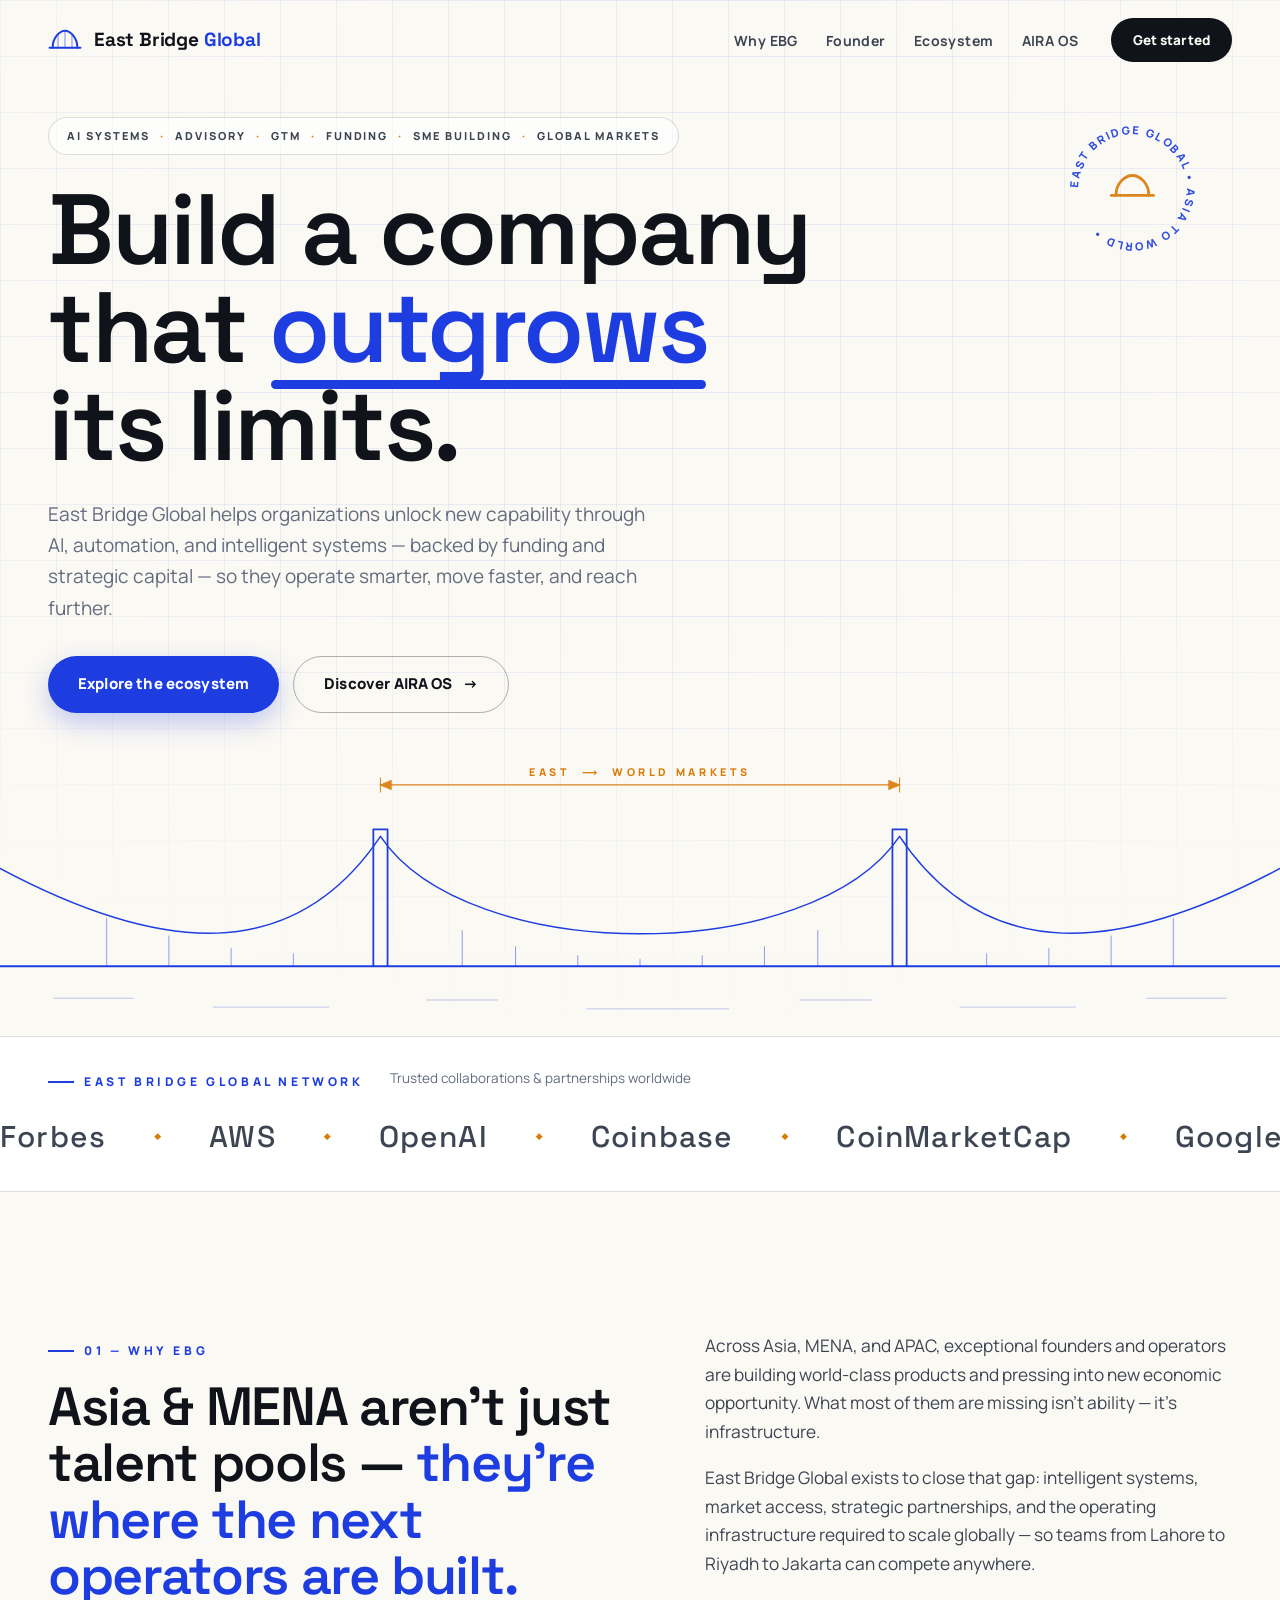
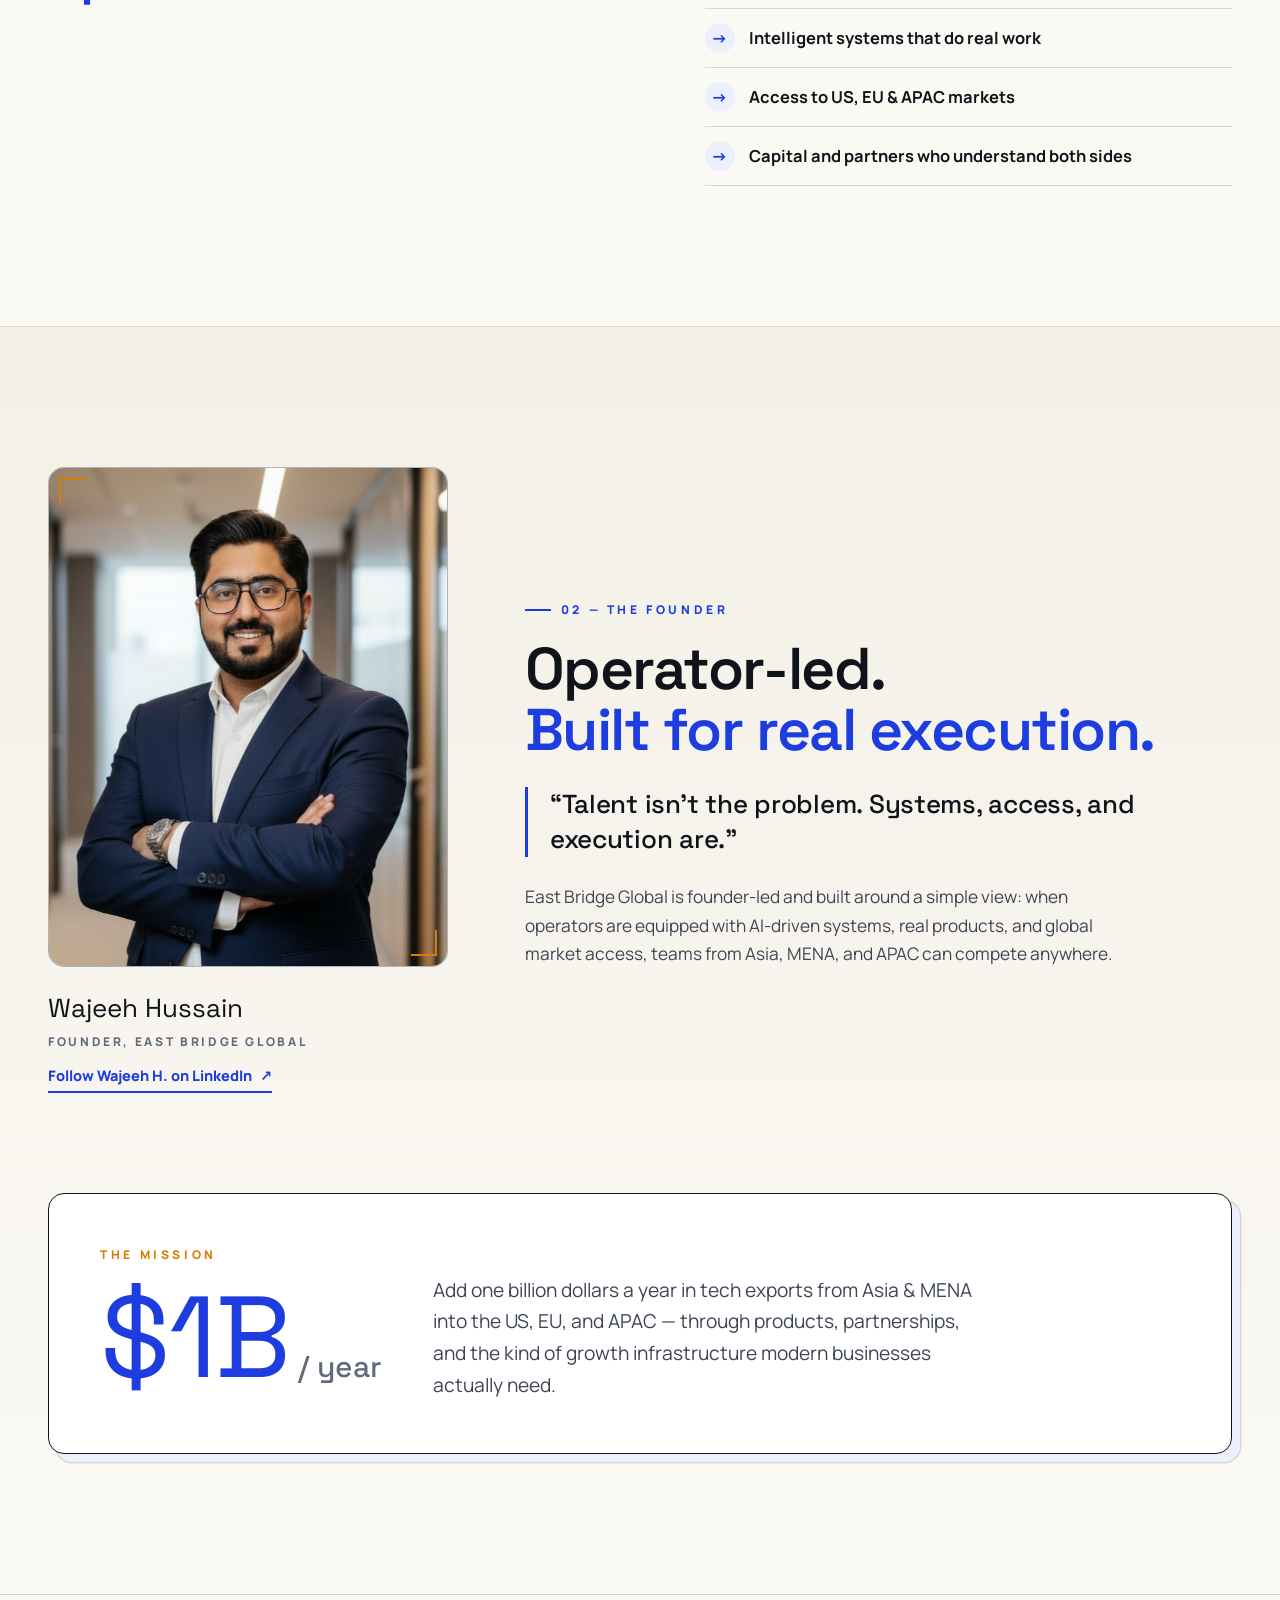
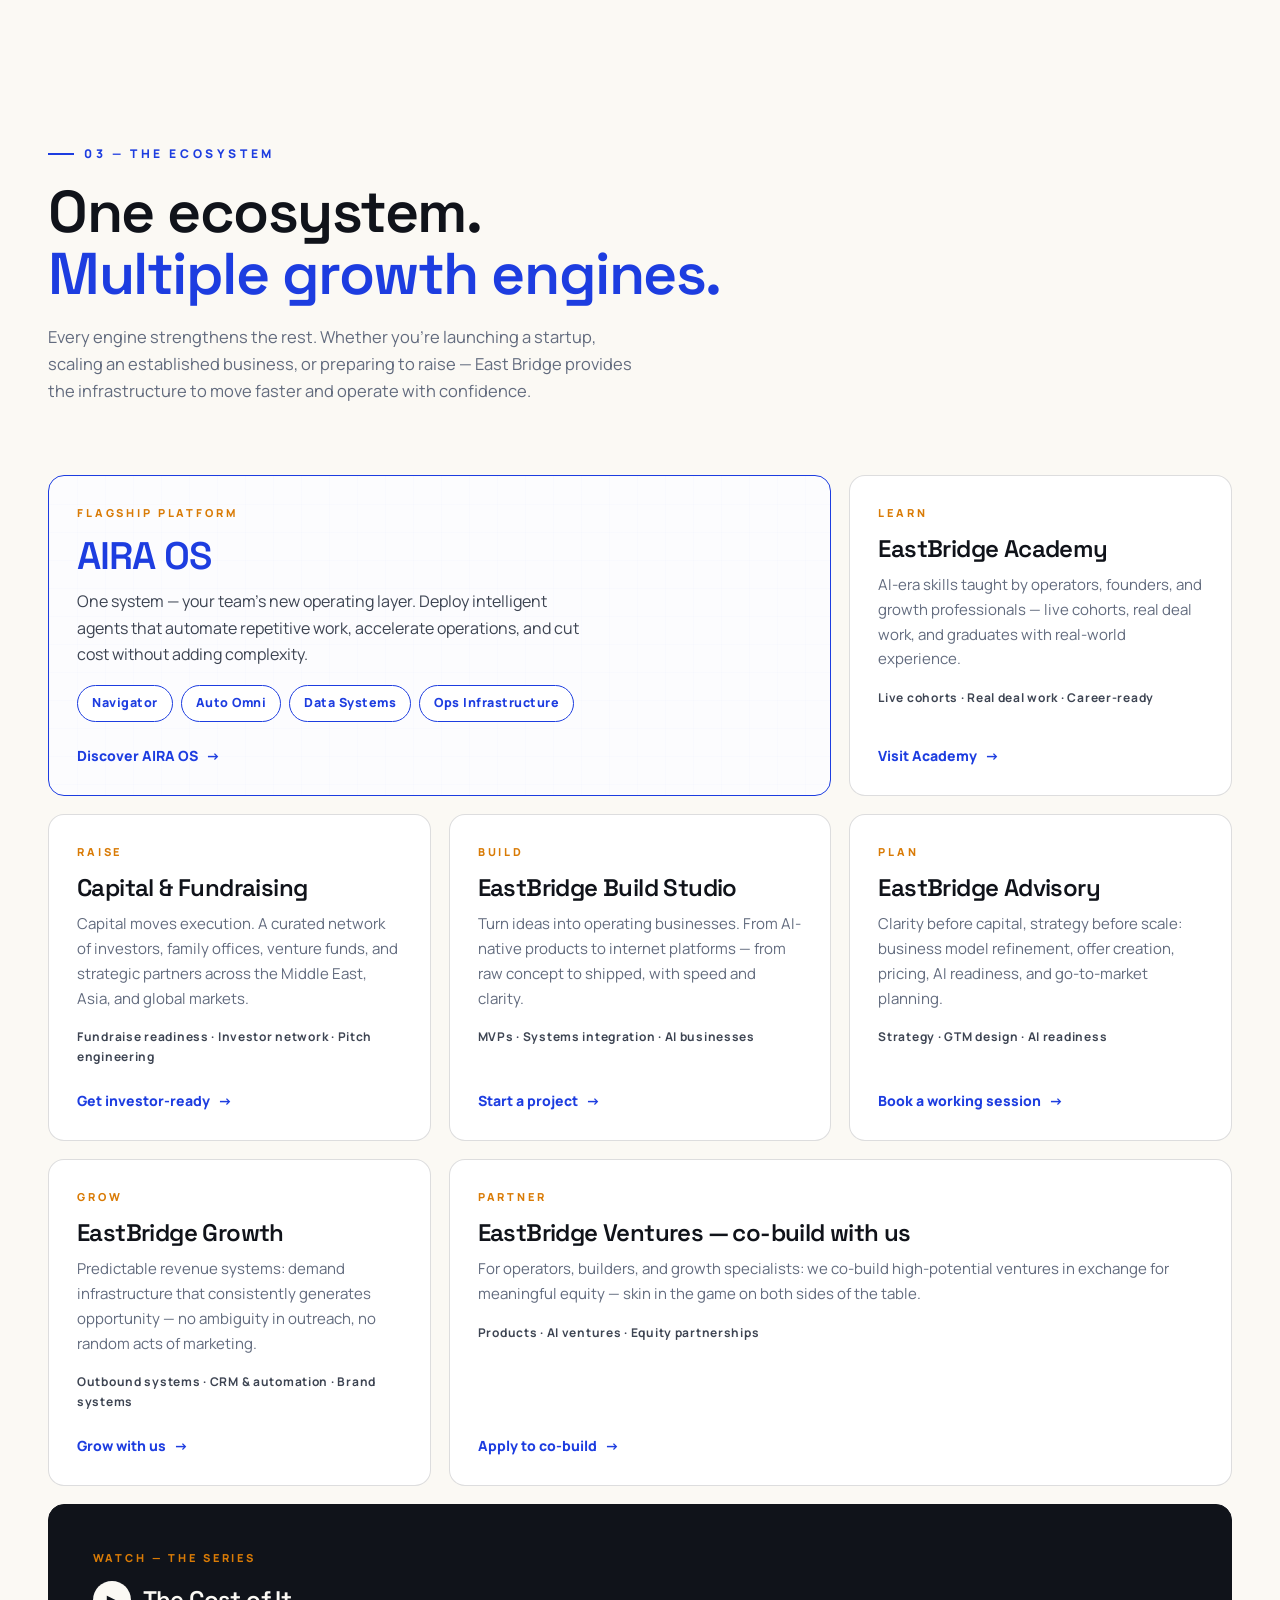
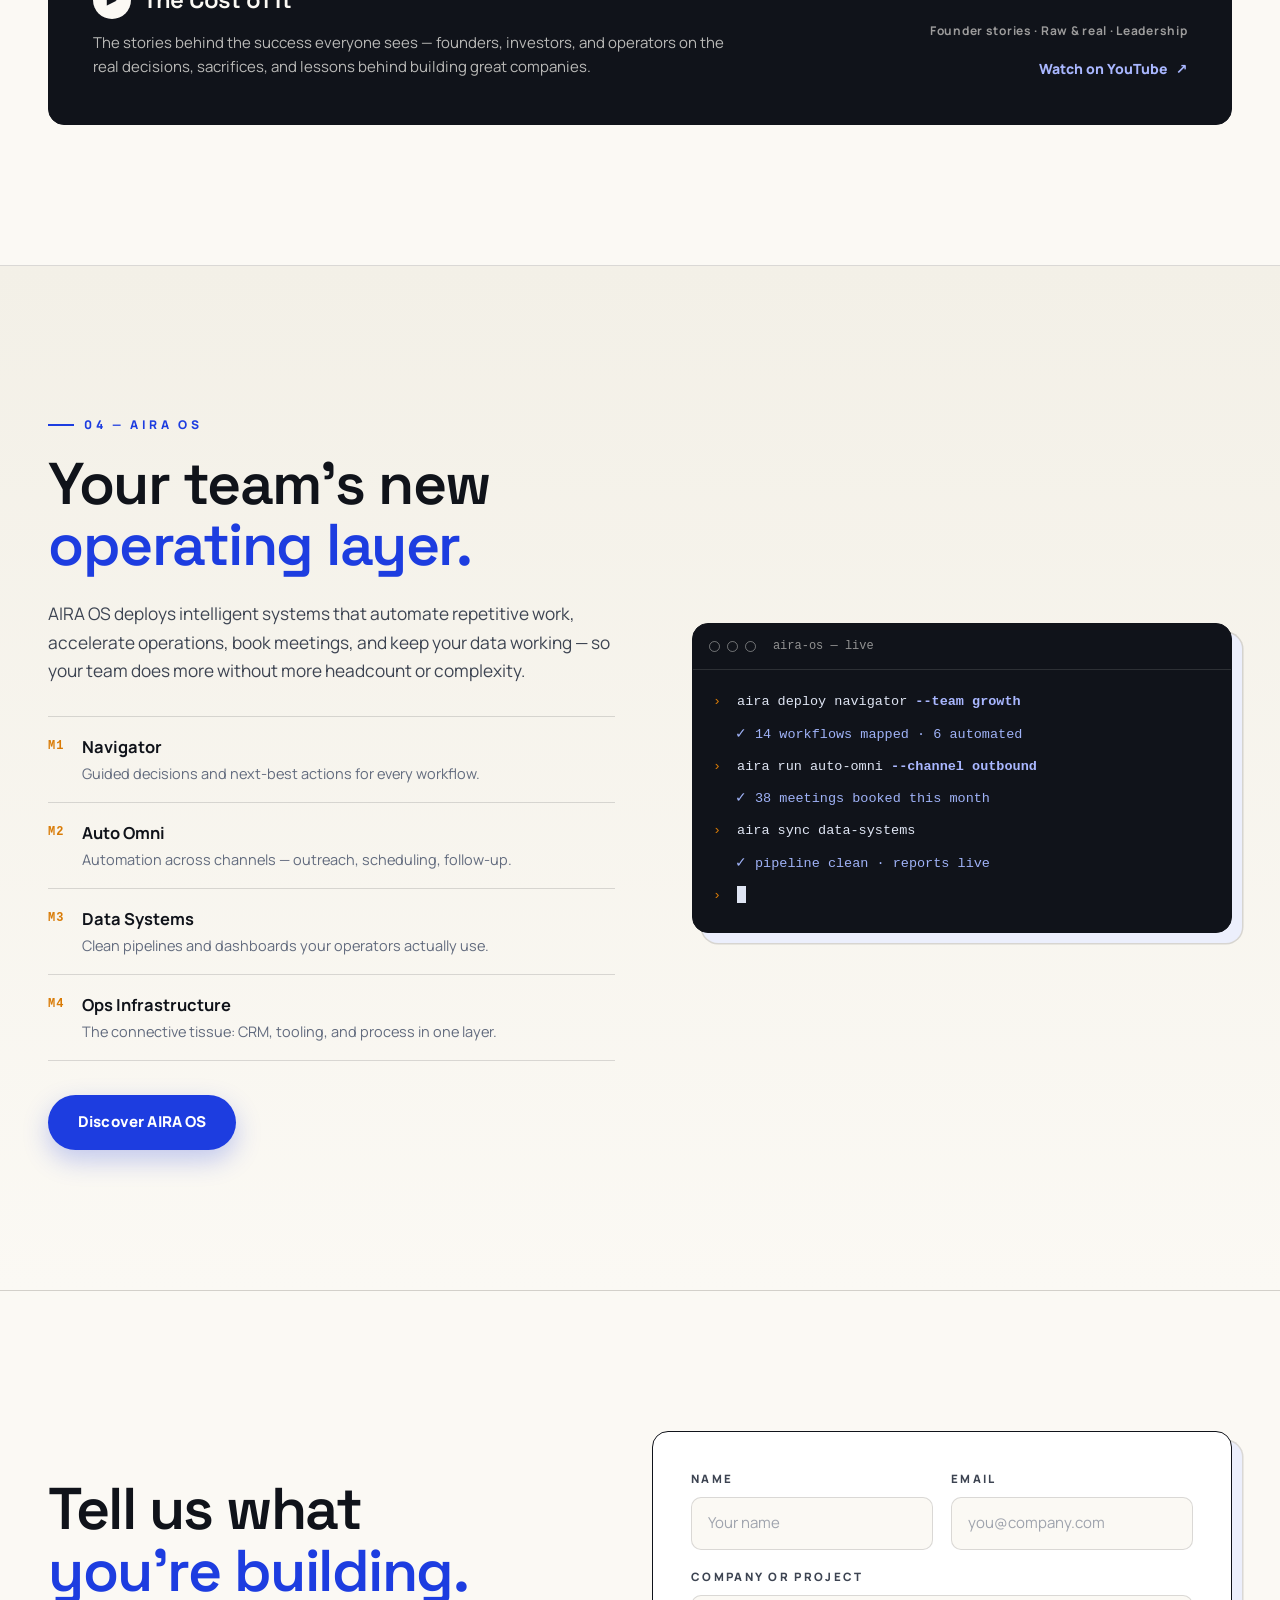
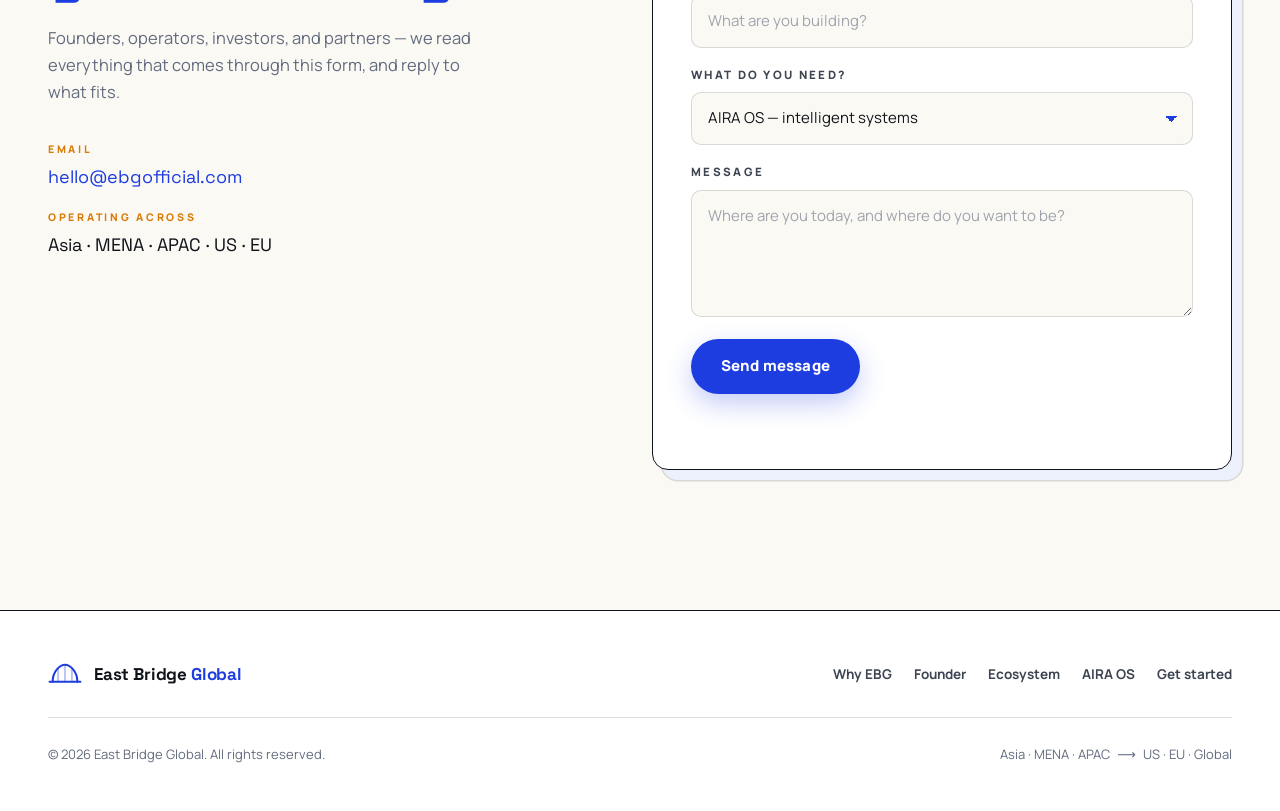
==== commit 55f01b57: "Switch display type to Space Grotesk; remove italic styling Sleeker, less decorative typography per " ====
--- a/index.html
+++ b/index.html
@@ -23,7 +23,7 @@
 
   <link rel="preconnect" href="https://fonts.googleapis.com">
   <link rel="preconnect" href="https://fonts.gstatic.com" crossorigin>
-  <link href="https://fonts.googleapis.com/css2?family=Fraunces:ital,opsz,wght@0,9..144,400;0,9..144,500;0,9..144,600;1,9..144,400;1,9..144,500&family=Manrope:wght@400;500;600;700;800&display=swap" rel="stylesheet">
+  <link href="https://fonts.googleapis.com/css2?family=Space+Grotesk:wght@500;600;700&family=Manrope:wght@400;500;600;700;800&display=swap" rel="stylesheet">
 
   <link rel="stylesheet" href="assets/css/styles.css">
 
--- a/assets/css/styles.css
+++ b/assets/css/styles.css
@@ -24,7 +24,7 @@
   --hairline-strong: rgba(16, 19, 26, 0.32);
   --gridline: rgba(29, 61, 224, 0.08);
 
-  --font-display: "Fraunces", "Iowan Old Style", "Palatino Linotype", Georgia, serif;
+  --font-display: "Space Grotesk", "Manrope", "Segoe UI", system-ui, -apple-system, sans-serif;
   --font-body: "Manrope", "Avenir Next", "Segoe UI", system-ui, -apple-system, sans-serif;
   --font-mono: "SF Mono", ui-monospace, "Cascadia Code", Menlo, Consolas, monospace;
 
@@ -57,11 +57,11 @@
 
 h1, h2, h3 {
   font-family: var(--font-display);
-  font-weight: 500;
+  font-weight: 600;
   line-height: 1.05;
-  letter-spacing: -0.01em;
-}
-h1 em, h2 em, h3 em { font-style: italic; font-weight: 400; }
+  letter-spacing: -0.025em;
+}
+h1 em, h2 em, h3 em { font-style: normal; font-weight: 600; }
 
 .container {
   width: min(var(--container), 100% - 2 * var(--gutter));
@@ -188,11 +188,12 @@
 .brand__text {
   font-family: var(--font-display);
   font-size: 19px;
-  font-weight: 600;
+  font-weight: 700;
+  letter-spacing: -0.01em;
   color: var(--ink);
   white-space: nowrap;
 }
-.brand__text em { font-style: italic; font-weight: 400; color: var(--cobalt); }
+.brand__text em { font-style: normal; font-weight: 700; color: var(--cobalt); }
 
 .nav__links { display: flex; gap: 28px; margin-left: auto; }
 .nav__links a {
@@ -542,8 +543,9 @@
 .founder__frame.no-photo .founder__monogram { display: grid; }
 .founder__monogram span {
   font-family: var(--font-display);
-  font-style: italic;
-  font-size: 110px;
+  font-weight: 600;
+  letter-spacing: -0.02em;
+  font-size: 100px;
   color: var(--cobalt);
   opacity: 0.85;
 }
@@ -572,9 +574,10 @@
   padding-left: 22px;
   border-left: 3px solid var(--cobalt);
   font-family: var(--font-display);
-  font-style: italic;
-  font-size: clamp(21px, 2.2vw, 28px);
-  line-height: 1.3;
+  font-weight: 500;
+  font-size: clamp(20px, 2.1vw, 26px);
+  line-height: 1.35;
+  letter-spacing: -0.01em;
   color: var(--ink);
 }
 .founder__text > p:not(.eyebrow) {
@@ -615,7 +618,7 @@
 }
 .mission__per {
   font-family: var(--font-display);
-  font-style: italic;
+  font-weight: 500;
   font-size: clamp(20px, 2.4vw, 30px);
   color: var(--muted);
 }
